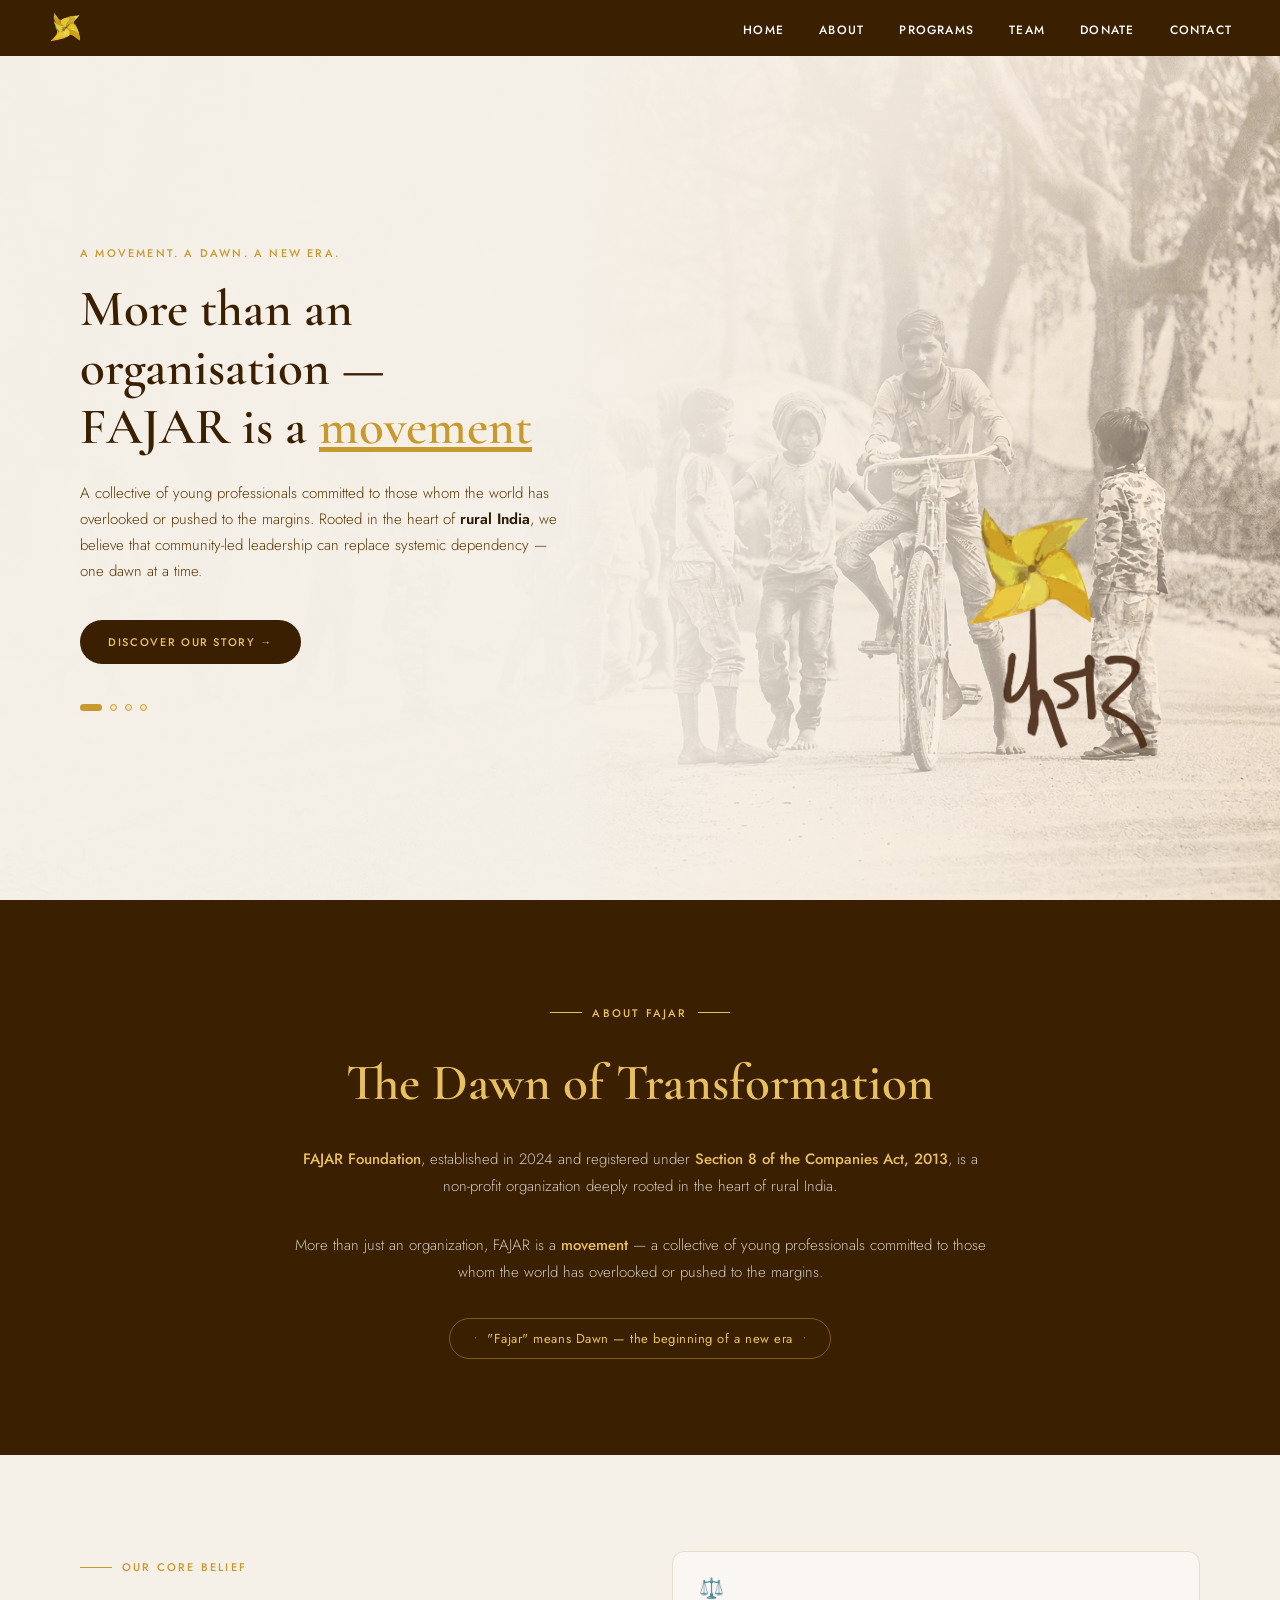
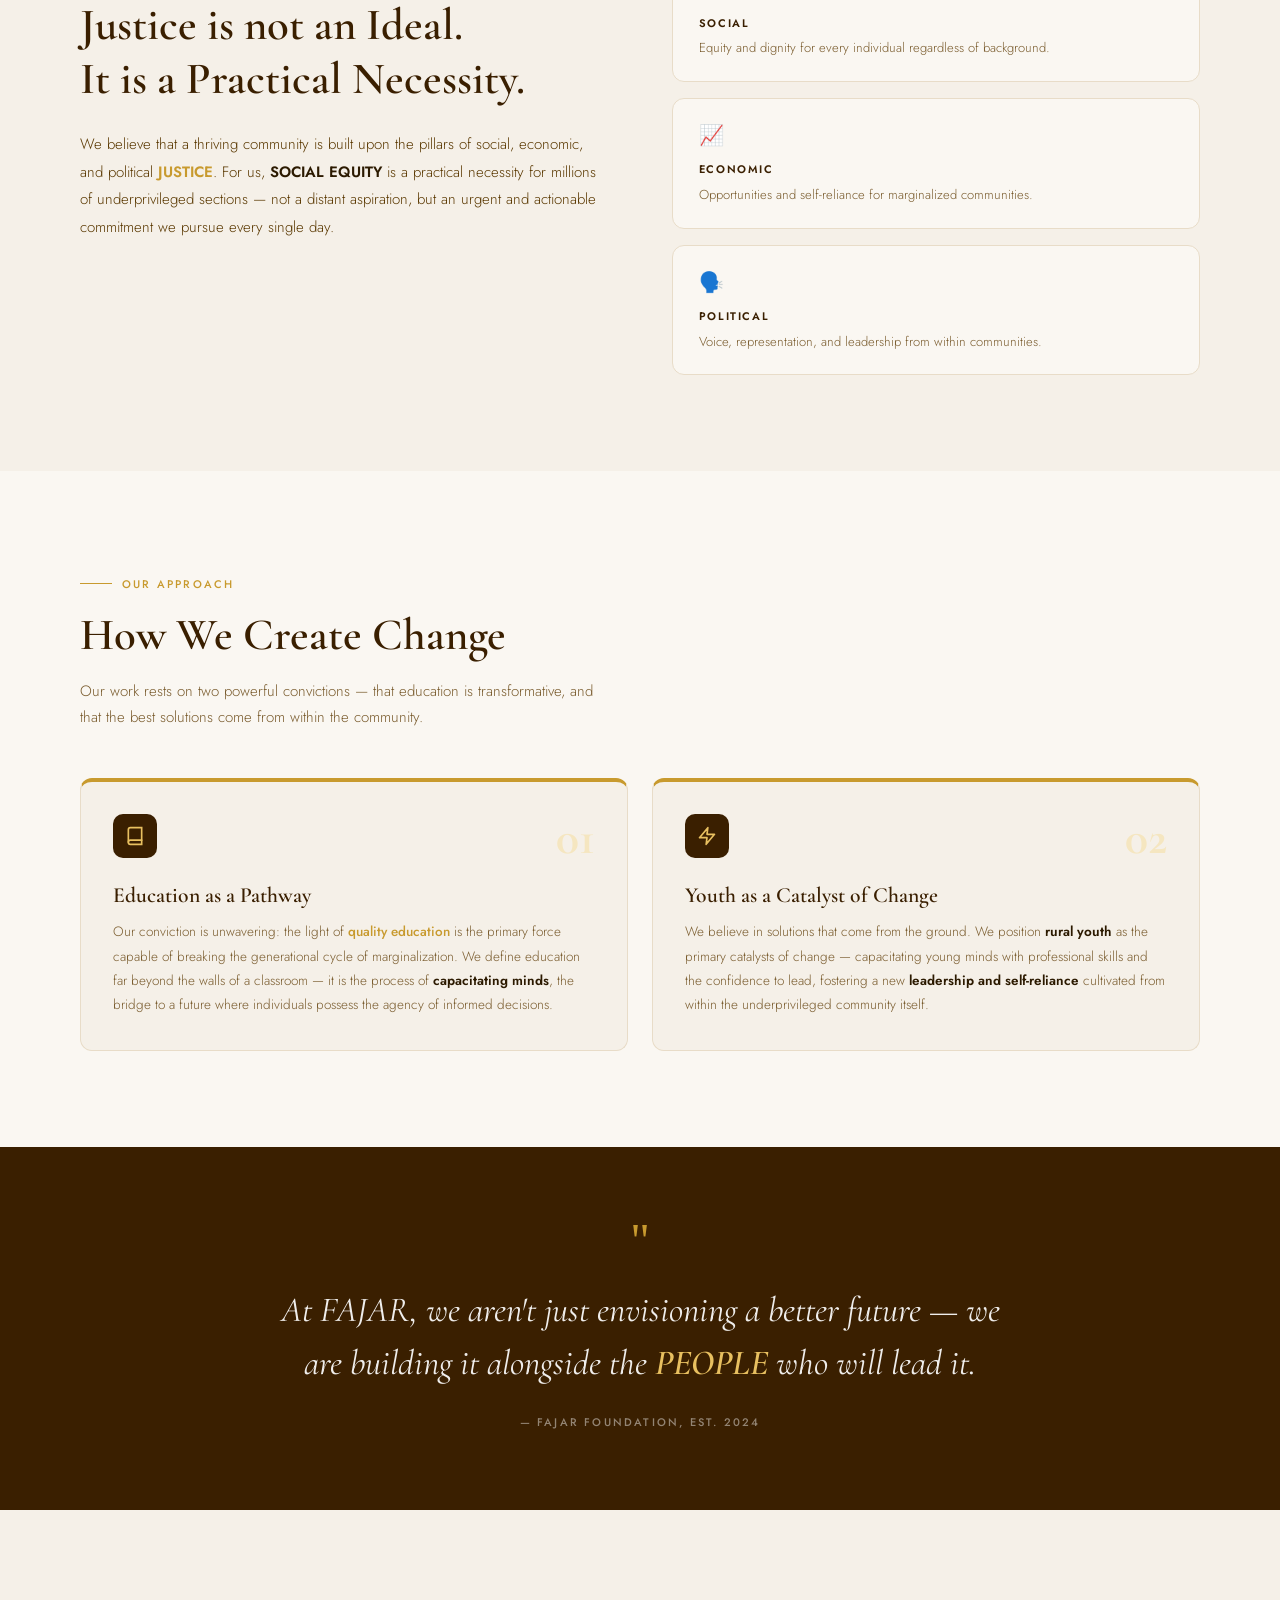
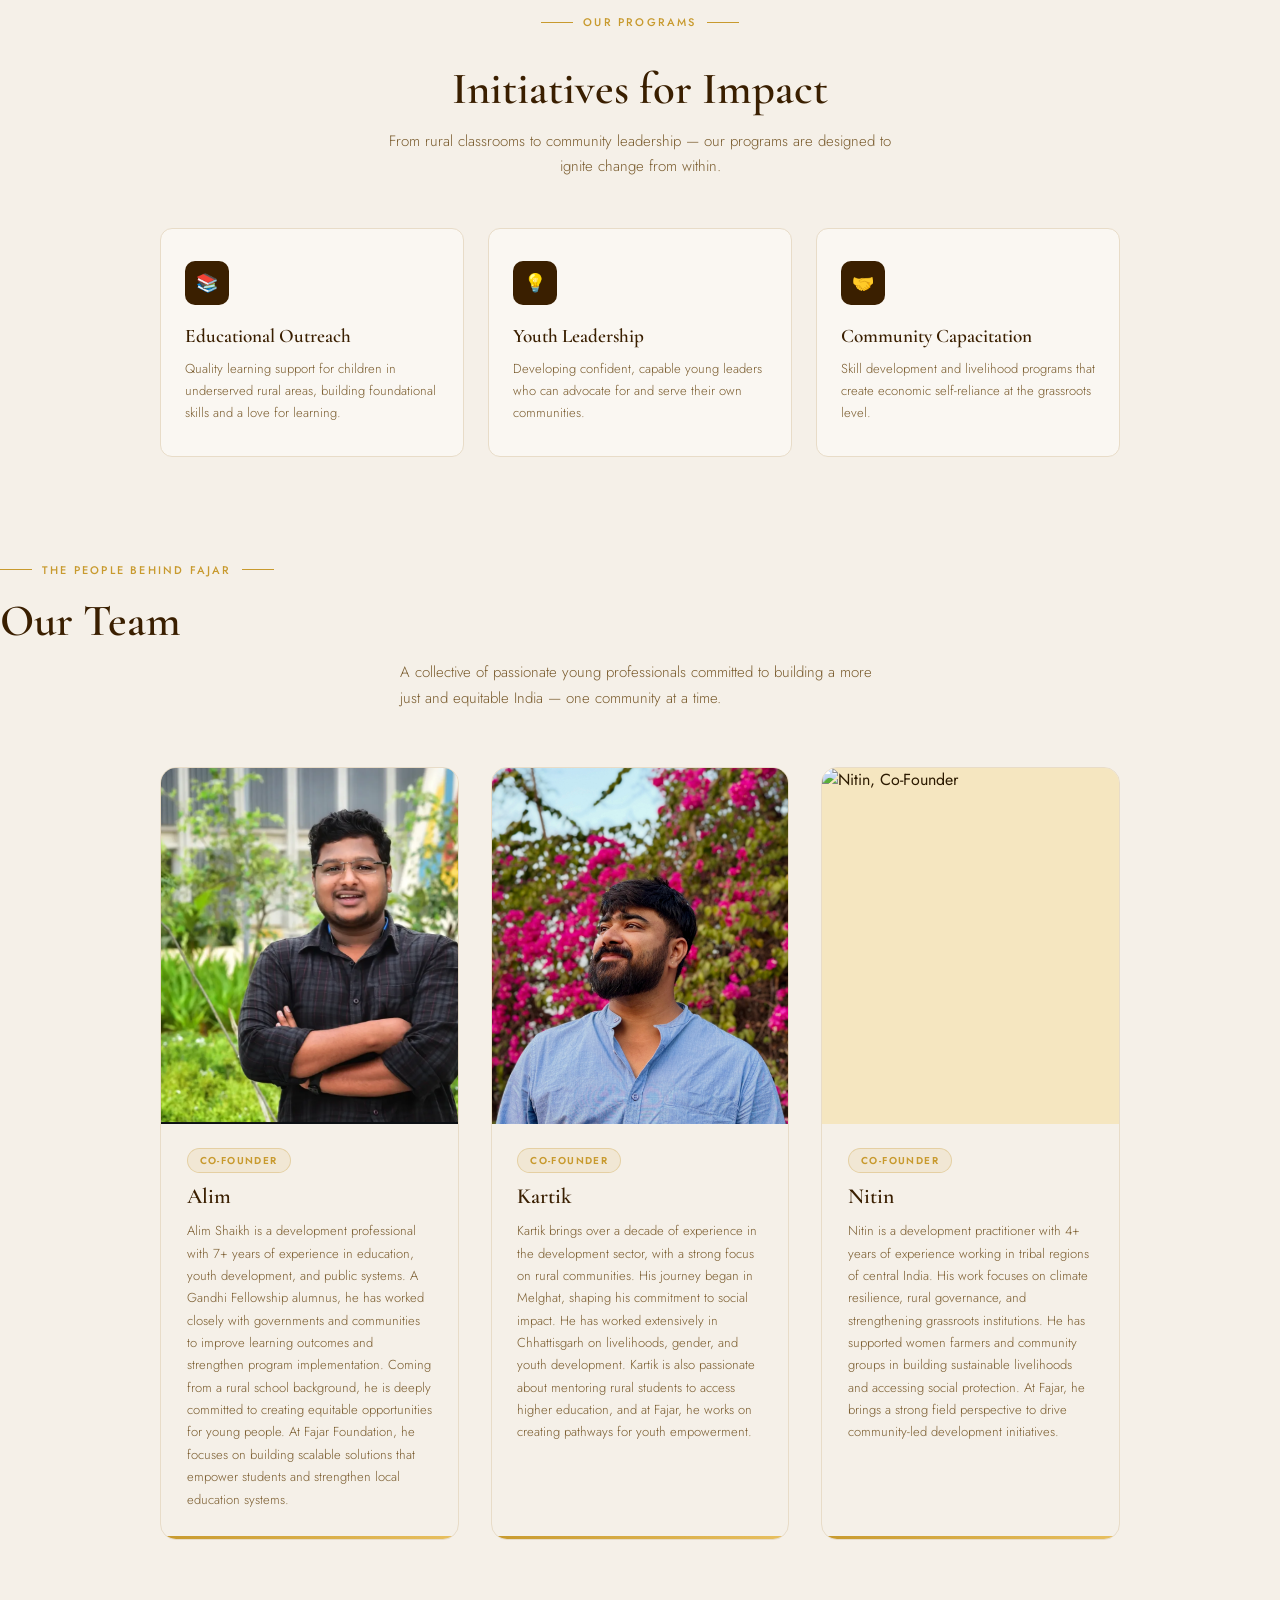
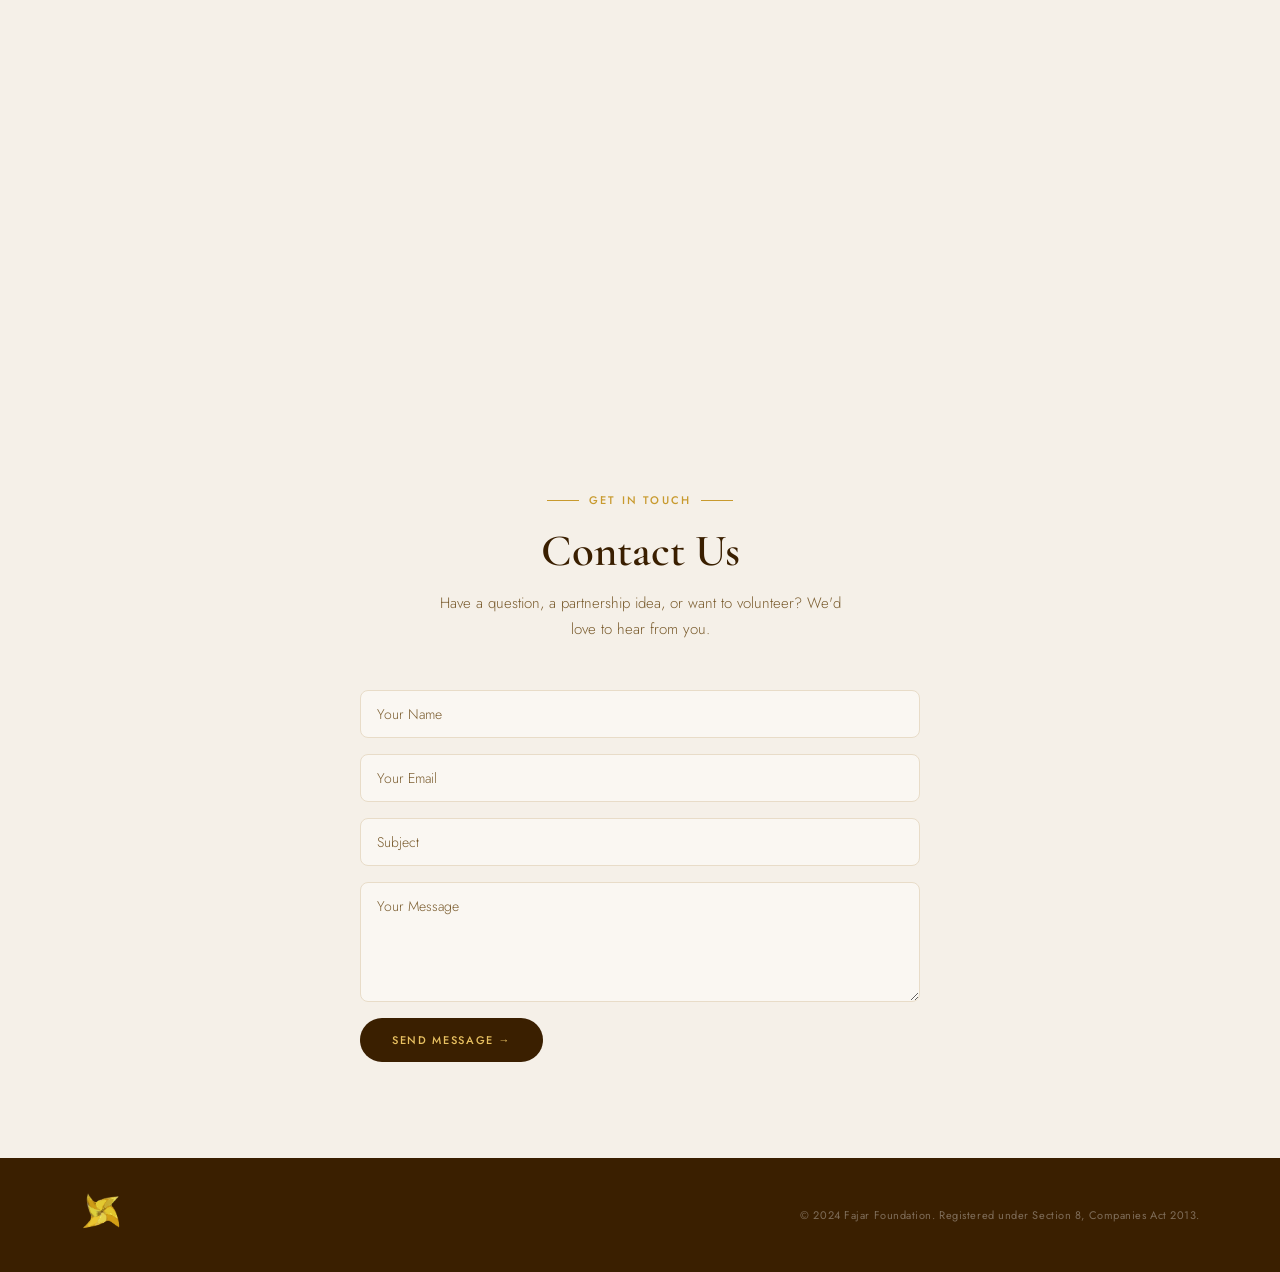
==== index.html @ 2ec5e55f "Update index.html" ====
<!DOCTYPE html>
<html lang="en">
<head>
<meta charset="UTF-8" />
<meta name="viewport" content="width=device-width, initial-scale=1.0"/>
<title>Fajar Foundation</title>
<link rel="preconnect" href="https://fonts.googleapis.com"/>
<link rel="preconnect" href="https://fonts.gstatic.com" crossorigin/>
<link href="https://fonts.googleapis.com/css2?family=Cormorant+Garamond:ital,wght@0,400;0,500;0,600;0,700;1,400;1,600&family=Jost:wght@300;400;500;600&display=swap" rel="stylesheet"/>
<style>
  *, *::before, *::after { box-sizing: border-box; margin: 0; padding: 0; }

  :root {
    --brown-dark:   #3a1f00;
    --brown-mid:    #5c2d00;
    --brown-warm:   #6b3300;
    --gold:         #c89a2e;
    --gold-light:   #e8c060;
    --gold-pale:    #f5e6c0;
    --cream:        #f5f0e8;
    --cream-light:  #faf7f2;
    --text-dark:    #2c1a00;
    --text-mid:     #5a3800;
    --text-muted:   #7a5c2e;
    --border-card:  #e8dcc8;
    --font-serif:   'Cormorant Garamond', Georgia, serif;
    --font-sans:    'Jost', sans-serif;
  }

  html { scroll-behavior: smooth; }

  body {
    font-family: var(--font-sans);
    background: var(--cream);
    color: var(--text-dark);
    overflow-x: hidden;
  }

  @keyframes slowRotate {
  from {
    transform: rotate(0deg);
  }
  to {
    transform: rotate(360deg);
  }
}

.nav-logo img {
  animation: slowRotate 12s linear infinite;
}

  /* NAV */
  nav {
    position: fixed; top: 0; left: 0; right: 0; z-index: 100;
    background: var(--brown-dark);
    display: flex; align-items: center; justify-content: space-between;
    padding: 0 3rem;
    height: 56px;
  }

  .nav-logo {
    display: flex; align-items: center;
    text-decoration: none;
  }

  .nav-logo img {
    height: 36px;
    width: auto;
    object-fit: contain;
  }

  .nav-links {
    display: flex; gap: 2.2rem; list-style: none;
  }

  .nav-links a {
    font-family: var(--font-sans);
    font-size: 12px;
    font-weight: 500;
    letter-spacing: 0.1em;
    color: #fff;
    text-decoration: none;
    transition: color 0.2s;
  }

  .nav-links a:hover { color: var(--gold-light); }

  /* HERO */
  #home {
    position: relative;
    min-height: 100vh;
    display: flex; align-items: center;
    padding-top: 56px;
    overflow: hidden;
  }

  .hero-bg {
    position: absolute; inset: 0;
    background:
      linear-gradient(to right, rgba(245,240,232,0.97) 45%, rgba(245,240,232,0.5) 75%, rgba(245,240,232,0.1) 100%),
      url('hero.jpg') center/cover no-repeat;
  }

  .hero-content {
    position: relative; z-index: 2;
    padding: 0 5rem;
    max-width: 680px;
  }

  .hero-tag {
    font-family: var(--font-sans);
    font-size: 11px;
    font-weight: 500;
    letter-spacing: 0.2em;
    color: var(--gold);
    margin-bottom: 1.2rem;
    text-transform: uppercase;
  }

  .hero-title {
    font-family: var(--font-serif);
    font-size: clamp(2.4rem, 4vw, 3.6rem);
    font-weight: 600;
    line-height: 1.15;
    color: var(--brown-dark);
    margin-bottom: 1.4rem;
  }

  .hero-title .underline-gold {
    color: var(--gold);
    text-decoration: underline;
    text-decoration-color: var(--gold);
    text-underline-offset: 4px;
  }

  .hero-body {
    font-size: 15px;
    font-weight: 300;
    line-height: 1.75;
    color: var(--text-mid);
    max-width: 480px;
    margin-bottom: 2.2rem;
  }

  .hero-body strong { font-weight: 600; color: var(--text-dark); }

  .hero-cta {
    display: inline-flex; align-items: center; gap: 10px;
    background: var(--brown-dark);
    color: var(--gold-light);
    font-family: var(--font-sans);
    font-size: 11px;
    font-weight: 500;
    letter-spacing: 0.15em;
    text-transform: uppercase;
    text-decoration: none;
    padding: 14px 28px;
    border-radius: 40px;
    transition: background 0.2s;
  }

  .hero-cta:hover { background: var(--brown-mid); color: #fff; }

  .hero-dots { display: flex; gap: 8px; margin-top: 2.5rem; }

  .hero-dot {
    width: 22px; height: 7px; border-radius: 4px;
    background: var(--gold);
  }

  .hero-dot.inactive {
    width: 7px;
    background: var(--gold-pale);
    border: 1px solid var(--gold);
  }

  .hero-deco {
    position: absolute; right: 8%; bottom: 12%; z-index: 2;
    pointer-events: none;
  }

  /* ABOUT */
  #about {
    background: var(--brown-dark);
    padding: 6rem 5rem;
    text-align: center;
  }

  .section-eyebrow {
    display: inline-flex; align-items: center; gap: 10px;
    font-family: var(--font-sans);
    font-size: 11px;
    font-weight: 500;
    letter-spacing: 0.2em;
    text-transform: uppercase;
    color: var(--gold-light);
    margin-bottom: 2rem;
  }

  .section-eyebrow::before,
  .section-eyebrow::after {
    content: '';
    display: block; width: 32px; height: 1px;
    background: currentColor;
  }

  .about-title {
    font-family: var(--font-serif);
    font-size: clamp(2.2rem, 4vw, 3.4rem);
    font-weight: 600;
    color: var(--gold-light);
    margin-bottom: 2rem;
    line-height: 1.2;
  }

  .about-body {
    font-size: 15px;
    font-weight: 300;
    line-height: 1.8;
    color: rgba(255,255,255,0.75);
    max-width: 700px;
    margin: 0 auto 2rem;
  }

  .about-body .highlight { color: var(--gold-light); font-weight: 500; }

  .about-badge {
    display: inline-flex; align-items: center; gap: 10px;
    border: 1px solid rgba(200,154,46,0.5);
    border-radius: 40px;
    padding: 10px 24px;
    color: var(--gold-light);
    font-size: 13px;
    font-weight: 400;
    letter-spacing: 0.04em;
  }

  .about-badge::before, .about-badge::after { content: '•'; font-size: 10px; color: var(--gold); }

  /* BELIEF */
  #belief {
    background: var(--cream);
    padding: 6rem 5rem;
    display: grid;
    grid-template-columns: 1fr 1fr;
    gap: 4rem;
    align-items: start;
  }

  .belief-eyebrow {
    display: inline-flex; align-items: center; gap: 10px;
    font-family: var(--font-sans);
    font-size: 11px;
    font-weight: 500;
    letter-spacing: 0.2em;
    text-transform: uppercase;
    color: var(--gold);
    margin-bottom: 1.5rem;
  }

  .belief-eyebrow::before {
    content: '';
    display: block; width: 32px; height: 1px;
    background: var(--gold);
  }

  .belief-title {
    font-family: var(--font-serif);
    font-size: clamp(2rem, 3.5vw, 3rem);
    font-weight: 600;
    color: var(--brown-dark);
    line-height: 1.2;
    margin-bottom: 1.5rem;
  }

  .belief-body {
    font-size: 15px;
    font-weight: 300;
    line-height: 1.85;
    color: var(--text-mid);
  }

  .belief-body .highlight { color: var(--gold); font-weight: 600; }
  .belief-body strong { font-weight: 600; color: var(--text-dark); }

  .belief-cards { display: flex; flex-direction: column; gap: 1rem; }

  .belief-card {
    background: var(--cream-light);
    border: 1px solid var(--border-card);
    border-radius: 12px;
    padding: 1.4rem 1.6rem;
  }

  .belief-card-icon { font-size: 20px; margin-bottom: 0.7rem; display: block; }

  .belief-card-title {
    font-family: var(--font-sans);
    font-size: 11px;
    font-weight: 600;
    letter-spacing: 0.15em;
    text-transform: uppercase;
    color: var(--brown-dark);
    margin-bottom: 0.4rem;
  }

  .belief-card-body { font-size: 13px; font-weight: 300; line-height: 1.65; color: var(--text-muted); }

  /* APPROACH */
  #approach { background: var(--cream-light); padding: 6rem 5rem; }

  .approach-eyebrow {
    display: inline-flex; align-items: center; gap: 10px;
    font-family: var(--font-sans);
    font-size: 11px;
    font-weight: 500;
    letter-spacing: 0.2em;
    text-transform: uppercase;
    color: var(--gold);
    margin-bottom: 1rem;
  }

  .approach-eyebrow::before {
    content: '';
    display: block; width: 32px; height: 1px;
    background: var(--gold);
  }

  .approach-header { margin-bottom: 3rem; }

  .approach-title {
    font-family: var(--font-serif);
    font-size: clamp(2rem, 3.5vw, 2.8rem);
    font-weight: 600;
    color: var(--brown-dark);
    margin-bottom: 1rem;
  }

  .approach-sub { font-size: 15px; font-weight: 300; line-height: 1.75; color: var(--text-muted); max-width: 520px; }

  .approach-grid { display: grid; grid-template-columns: 1fr 1fr; gap: 1.5rem; }

  .approach-card {
    background: var(--cream);
    border: 1px solid var(--border-card);
    border-top: 4px solid var(--gold);
    border-radius: 12px;
    padding: 2rem;
  }

  .approach-card-top {
    display: flex; justify-content: space-between; align-items: flex-start;
    margin-bottom: 1.2rem;
  }

  .approach-card-icon {
    width: 44px; height: 44px;
    background: var(--brown-dark);
    border-radius: 10px;
    display: flex; align-items: center; justify-content: center;
  }

  .approach-card-icon svg { width: 20px; height: 20px; }

  .approach-card-num {
    font-family: var(--font-serif);
    font-size: 3rem;
    font-weight: 700;
    color: var(--gold-pale);
    line-height: 1;
  }

  .approach-card-title {
    font-family: var(--font-serif);
    font-size: 1.35rem;
    font-weight: 600;
    color: var(--brown-dark);
    margin-bottom: 0.8rem;
  }

  .approach-card-body { font-size: 13.5px; font-weight: 300; line-height: 1.8; color: var(--text-muted); }
  .approach-card-body .hl { color: var(--gold); font-weight: 500; }
  .approach-card-body strong { font-weight: 600; color: var(--text-dark); }

  /* QUOTE */
  #quote { background: var(--brown-dark); padding: 5rem 5rem; text-align: center; }

  .quote-mark {
    font-size: 3rem; color: var(--gold); line-height: 0.6;
    display: block; margin-bottom: 1.8rem; font-family: Georgia, serif;
  }

  .quote-text {
    font-family: var(--font-serif);
    font-style: italic;
    font-size: clamp(1.5rem, 2.8vw, 2.2rem);
    font-weight: 400;
    color: rgba(255,255,255,0.92);
    max-width: 760px;
    margin: 0 auto 1.5rem;
    line-height: 1.5;
  }

  .quote-text .people { color: var(--gold-light); font-weight: 600; }

  .quote-attr {
    font-family: var(--font-sans);
    font-size: 11px;
    letter-spacing: 0.2em;
    font-weight: 500;
    color: rgba(255,255,255,0.45);
    text-transform: uppercase;
  }

  /* PROGRAMS */
  #programs { background: var(--cream); padding: 6rem 5rem; text-align: center; }

  .programs-title {
    font-family: var(--font-serif);
    font-size: clamp(2rem, 3.5vw, 2.8rem);
    font-weight: 600;
    color: var(--brown-dark);
    margin-bottom: 0.8rem;
  }

  .programs-sub {
    font-size: 15px; color: var(--text-muted);
    max-width: 520px; margin: 0 auto 3rem;
    font-weight: 300; line-height: 1.7;
  }

  .programs-grid {
    display: grid; grid-template-columns: repeat(3, 1fr);
    gap: 1.5rem; max-width: 960px; margin: 0 auto;
  }

  .prog-card {
    background: var(--cream-light);
    border: 1px solid var(--border-card);
    border-radius: 12px;
    padding: 2rem 1.5rem;
    text-align: left;
  }

  .prog-card-icon {
    width: 44px; height: 44px;
    background: var(--brown-dark);
    border-radius: 10px;
    display: flex; align-items: center; justify-content: center;
    margin-bottom: 1.2rem; font-size: 18px;
  }

  .prog-card-title {
    font-family: var(--font-serif);
    font-size: 1.2rem; font-weight: 600;
    color: var(--brown-dark); margin-bottom: 0.6rem;
  }

  .prog-card-body { font-size: 13px; font-weight: 300; line-height: 1.7; color: var(--text-muted); }

<!-- IMPACT -->
<section id="impact">
  <div class="impact-header reveal">
    <div class="impact-eyebrow">OUR IMPACT</div>
    <h2 class="impact-title">Numbers that Tell Our Story</h2>
    <p class="impact-sub">Every number reflects a life touched, a future shaped, and a community strengthened.</p>
  </div>

  <div class="impact-grid">

    <div class="impact-card">
      <h3 class="impact-number" data-target="5000">0</h3>
      <p class="impact-label">Students Reached</p>
    </div>

    <div class="impact-card">
      <h3 class="impact-number" data-target="120">0</h3>
      <p class="impact-label">Schools Engaged</p>
    </div>

    <div class="impact-card">
      <h3 class="impact-number" data-target="25">0</h3>
      <p class="impact-label">Districts Covered</p>
    </div>

    <div class="impact-card">
      <h3 class="impact-number" data-target="300">0</h3>
      <p class="impact-label">Youth Leaders Developed</p>
    </div>

  </div>
</section>
 
  /* TEAM */
  #team { background: var(--cream-light); padding: 6rem 5rem; text-align: center; }

  .team-eyebrow {
    display: inline-flex; align-items: center; gap: 10px;
    font-family: var(--font-sans);
    font-size: 11px; font-weight: 500;
    letter-spacing: 0.2em; text-transform: uppercase;
    color: var(--gold); margin-bottom: 1rem;
  }

  .team-eyebrow::before, .team-eyebrow::after {
    content: '';
    display: block; width: 32px; height: 1px;
    background: var(--gold);
  }

  .team-title {
    font-family: var(--font-serif);
    font-size: clamp(2rem, 3.5vw, 2.8rem);
    font-weight: 600;
    color: var(--brown-dark);
    margin-bottom: 0.8rem;
  }

  .team-sub {
    font-size: 15px; color: var(--text-muted);
    max-width: 480px; margin: 0 auto 3.5rem;
    font-weight: 300; line-height: 1.7;
  }

  .team-grid {
    display: grid;
    grid-template-columns: repeat(3, 1fr);
    gap: 2rem;
    max-width: 960px;
    margin: 0 auto;
  }

  .team-card {
    background: var(--cream);
    border: 1px solid var(--border-card);
    border-radius: 16px;
    overflow: hidden;
    text-align: left;
    transition: transform 0.3s ease, box-shadow 0.3s ease;
    display: flex; flex-direction: column;
  }

  .team-card:hover {
    transform: translateY(-5px);
    box-shadow: 0 18px 44px rgba(58,31,0,0.13);
  }

  .team-photo-wrap {
    width: 100%;
    aspect-ratio: 3/3.6;
    overflow: hidden;
    background: var(--gold-pale);
  }

  .team-photo-wrap img {
    width: 100%; height: 100%;
    object-fit: cover;
    object-position: top center;
    display: block;
    transition: transform 0.4s ease;
  }

  .team-card:hover .team-photo-wrap img { transform: scale(1.04); }

  .team-info {
    padding: 1.4rem 1.6rem 1.6rem;
    flex: 1;
  }

  .team-badge {
    display: inline-block;
    font-family: var(--font-sans);
    font-size: 10px; font-weight: 600;
    letter-spacing: 0.14em; text-transform: uppercase;
    color: var(--gold);
    background: rgba(200,154,46,0.1);
    border: 1px solid rgba(200,154,46,0.3);
    border-radius: 20px;
    padding: 4px 12px;
    margin-bottom: 0.7rem;
  }

  .team-name {
    font-family: var(--font-serif);
    font-size: 1.35rem; font-weight: 600;
    color: var(--brown-dark);
    margin-bottom: 0.65rem;
    line-height: 1.2;
  }

  .team-bio {
    font-size: 13px; font-weight: 300;
    line-height: 1.72; color: var(--text-muted);
  }

  .team-card-bar {
    height: 3px;
    background: linear-gradient(to right, var(--gold), var(--gold-light));
  }

  /* DONATE */
  #donate { background: var(--brown-warm); padding: 6rem 5rem; text-align: center; }

  .donate-eyebrow {
    display: inline-flex; align-items: center; gap: 10px;
    font-family: var(--font-sans);
    font-size: 11px; font-weight: 500;
    letter-spacing: 0.2em; text-transform: uppercase;
    color: var(--gold-light); margin-bottom: 1.5rem;
  }

  .donate-eyebrow::before, .donate-eyebrow::after {
    content: '';
    display: block; width: 32px; height: 1px;
    background: var(--gold-light);
  }

  .donate-title {
    font-family: var(--font-serif);
    font-size: clamp(2rem, 3.5vw, 2.8rem);
    font-weight: 600; color: var(--gold-light); margin-bottom: 1rem;
  }

  .donate-sub {
    font-size: 15px; color: rgba(255,255,255,0.7);
    max-width: 480px; margin: 0 auto 2.5rem;
    font-weight: 300; line-height: 1.7;
  }

  .donate-btn {
    display: inline-flex; align-items: center; gap: 10px;
    background: var(--gold); color: var(--brown-dark);
    font-family: var(--font-sans);
    font-size: 12px; font-weight: 600;
    letter-spacing: 0.12em; text-transform: uppercase;
    padding: 14px 36px; border-radius: 40px;
    text-decoration: none; transition: background 0.2s;
  }

  .donate-btn:hover { background: var(--gold-light); }

  /* CONTACT */
  #contact { background: var(--cream); padding: 6rem 5rem; text-align: center; }

  .contact-eyebrow {
    display: inline-flex; align-items: center; gap: 10px;
    font-family: var(--font-sans);
    font-size: 11px; font-weight: 500;
    letter-spacing: 0.2em; text-transform: uppercase;
    color: var(--gold); margin-bottom: 1rem;
  }

  .contact-eyebrow::before, .contact-eyebrow::after {
    content: '';
    display: block; width: 32px; height: 1px;
    background: var(--gold);
  }

  .contact-title {
    font-family: var(--font-serif);
    font-size: clamp(2rem, 3.5vw, 2.8rem);
    font-weight: 600; color: var(--brown-dark); margin-bottom: 0.8rem;
  }

  .contact-sub {
    font-size: 15px; color: var(--text-muted);
    max-width: 420px; margin: 0 auto 3rem;
    font-weight: 300; line-height: 1.7;
  }

  .contact-form {
    max-width: 560px; margin: 0 auto;
    display: flex; flex-direction: column; gap: 1rem;
    text-align: left;
  }

  .contact-form input,
  .contact-form textarea {
    width: 100%; padding: 13px 16px;
    border: 1px solid var(--border-card);
    border-radius: 8px;
    background: var(--cream-light);
    font-family: var(--font-sans);
    font-size: 14px; font-weight: 300;
    color: var(--text-dark); outline: none;
    transition: border 0.2s;
  }

  .contact-form input::placeholder,
  .contact-form textarea::placeholder { color: var(--text-muted); }

  .contact-form input:focus,
  .contact-form textarea:focus { border-color: var(--gold); }

  .contact-form textarea { resize: vertical; min-height: 120px; }

  .contact-submit {
    display: inline-flex; align-items: center; gap: 10px;
    background: var(--brown-dark); color: var(--gold-light);
    font-family: var(--font-sans);
    font-size: 11px; font-weight: 500;
    letter-spacing: 0.15em; text-transform: uppercase;
    padding: 14px 32px; border-radius: 40px;
    border: none; cursor: pointer; align-self: flex-start;
    transition: background 0.2s;
  }

  .contact-submit:hover { background: var(--brown-mid); }

  /* FOOTER */
  footer {
    background: var(--brown-dark);
    padding: 2rem 5rem;
    display: flex; align-items: center; justify-content: space-between;
  }

  .footer-logo img {
    height: 44px; width: auto; object-fit: contain;
  }

  .footer-copy {
    font-size: 11px;
    color: rgba(255,255,255,0.35);
    letter-spacing: 0.05em;
  }

  /* SCROLL ANIMATION */
  .reveal {
    opacity: 0; transform: translateY(24px);
    transition: opacity 0.7s ease, transform 0.7s ease;
  }

  .reveal.visible { opacity: 1; transform: none; }

  /* RESPONSIVE */
  @media (max-width: 900px) {
    nav { padding: 0 1.5rem; }
    .nav-links { gap: 1.2rem; }
    #home, #about, #belief, #approach, #quote,
    #programs, #team, #donate, #contact { padding-left: 2rem; padding-right: 2rem; }
    .hero-content { padding: 0 2rem; }
    #belief { grid-template-columns: 1fr; }
    .approach-grid { grid-template-columns: 1fr; }
    .programs-grid { grid-template-columns: 1fr 1fr; }
    .team-grid { grid-template-columns: 1fr; max-width: 400px; }
    footer { flex-direction: column; gap: 1rem; text-align: center; padding: 2rem; }
  }
</style>
</head>
<body>

<!-- NAV -->
<nav>
  <a href="#home" class="nav-logo">
    <img src="logo.png" alt="Fajar Foundation"/>
  </a>
  <ul class="nav-links">
    <li><a href="#home">HOME</a></li>
    <li><a href="#about">ABOUT</a></li>
    <li><a href="#programs">PROGRAMS</a></li>
    <li><a href="#team">TEAM</a></li>
    <li><a href="#donate">DONATE</a></li>
    <li><a href="#contact">CONTACT</a></li>
  </ul>
</nav>

<!-- HERO -->
<section id="home">
  <div class="hero-bg"></div>
  <div class="hero-content reveal">
    <p class="hero-tag">A Movement. A Dawn. A New Era.</p>
    <h1 class="hero-title">
      More than an organisation —<br>
      FAJAR is a <span class="underline-gold">movement</span>
    </h1>
    <p class="hero-body">
      A collective of young professionals committed to those whom the world has overlooked or pushed to the margins. Rooted in the heart of <strong>rural India</strong>, we believe that community-led leadership can replace systemic dependency — one dawn at a time.
    </p>
    <a href="#about" class="hero-cta">DISCOVER OUR STORY →</a>
    <div class="hero-dots">
      <div class="hero-dot"></div>
      <div class="hero-dot inactive"></div>
      <div class="hero-dot inactive"></div>
      <div class="hero-dot inactive"></div>
    </div>
  </div>
  <div class="hero-deco">
    <img src="ff_logo.png" alt="Fajar Logo" style="width:220px; opacity:0.9;">
  </div>
</section>

<!-- ABOUT -->
<section id="about" class="reveal">
  <div class="section-eyebrow">ABOUT FAJAR</div>
  <h2 class="about-title">The Dawn of Transformation</h2>
  <p class="about-body">
    <span class="highlight">FAJAR Foundation</span>, established in 2024 and registered under <span class="highlight">Section 8 of the Companies Act, 2013</span>, is a non-profit organization deeply rooted in the heart of rural India.
  </p>
  <p class="about-body">
    More than just an organization, FAJAR is a <span class="highlight">movement</span> — a collective of young professionals committed to those whom the world has overlooked or pushed to the margins.
  </p>
  <div class="about-badge">"Fajar" means Dawn — the beginning of a new era</div>
</section>

<!-- CORE BELIEF -->
<section id="belief">
  <div class="belief-left reveal">
    <div class="belief-eyebrow">OUR CORE BELIEF</div>
    <h2 class="belief-title">Justice is not an Ideal.<br>It is a Practical Necessity.</h2>
    <p class="belief-body">
      We believe that a thriving community is built upon the pillars of social, economic, and political
      <span class="highlight">JUSTICE</span>. For us, <strong>SOCIAL EQUITY</strong> is a practical necessity for millions of underprivileged sections — not a distant aspiration, but an urgent and actionable commitment we pursue every single day.
    </p>
  </div>
  <div class="belief-cards reveal">
    <div class="belief-card">
      <span class="belief-card-icon">⚖️</span>
      <p class="belief-card-title">SOCIAL</p>
      <p class="belief-card-body">Equity and dignity for every individual regardless of background.</p>
    </div>
    <div class="belief-card">
      <span class="belief-card-icon">📈</span>
      <p class="belief-card-title">ECONOMIC</p>
      <p class="belief-card-body">Opportunities and self-reliance for marginalized communities.</p>
    </div>
    <div class="belief-card">
      <span class="belief-card-icon">🗣️</span>
      <p class="belief-card-title">POLITICAL</p>
      <p class="belief-card-body">Voice, representation, and leadership from within communities.</p>
    </div>
  </div>
</section>

<!-- APPROACH -->
<section id="approach">
  <div class="approach-header reveal">
    <div class="approach-eyebrow">OUR APPROACH</div>
    <h2 class="approach-title">How We Create Change</h2>
    <p class="approach-sub">Our work rests on two powerful convictions — that education is transformative, and that the best solutions come from within the community.</p>
  </div>
  <div class="approach-grid">
    <div class="approach-card reveal">
      <div class="approach-card-top">
        <div class="approach-card-icon">
          <svg viewBox="0 0 24 24" fill="none">
            <path d="M4 19.5A2.5 2.5 0 0 1 6.5 17H20" stroke="#e8c060" stroke-width="2" stroke-linecap="round"/>
            <path d="M6.5 2H20v20H6.5A2.5 2.5 0 0 1 4 19.5v-15A2.5 2.5 0 0 1 6.5 2z" stroke="#e8c060" stroke-width="2"/>
          </svg>
        </div>
        <span class="approach-card-num">01</span>
      </div>
      <h3 class="approach-card-title">Education as a Pathway</h3>
      <p class="approach-card-body">
        Our conviction is unwavering: the light of <span class="hl">quality education</span> is the primary force capable of breaking the generational cycle of marginalization. We define education far beyond the walls of a classroom — it is the process of <strong>capacitating minds</strong>, the bridge to a future where individuals possess the agency of informed decisions.
      </p>
    </div>
    <div class="approach-card reveal">
      <div class="approach-card-top">
        <div class="approach-card-icon">
          <svg viewBox="0 0 24 24" fill="none">
            <path d="M13 2L3 14h9l-1 8 10-12h-9l1-8z" stroke="#e8c060" stroke-width="2" stroke-linejoin="round"/>
          </svg>
        </div>
        <span class="approach-card-num">02</span>
      </div>
      <h3 class="approach-card-title">Youth as a Catalyst of Change</h3>
      <p class="approach-card-body">
        We believe in solutions that come from the ground. We position <strong>rural youth</strong> as the primary catalysts of change — capacitating young minds with professional skills and the confidence to lead, fostering a new <strong>leadership and self-reliance</strong> cultivated from within the underprivileged community itself.
      </p>
    </div>
  </div>
</section>

<!-- QUOTE BANNER -->
<section id="quote" class="reveal">
  <span class="quote-mark">"</span>
  <p class="quote-text">
    At FAJAR, we aren't just envisioning a better future — we are building it alongside the <span class="people">PEOPLE</span> who will lead it.
  </p>
  <p class="quote-attr">— Fajar Foundation, Est. 2024</p>
</section>

<!-- PROGRAMS -->
<section id="programs">
  <div class="section-eyebrow reveal" style="color:var(--gold);">OUR PROGRAMS</div>
  <h2 class="programs-title reveal">Initiatives for Impact</h2>
  <p class="programs-sub reveal">From rural classrooms to community leadership — our programs are designed to ignite change from within.</p>
  <div class="programs-grid">
    <div class="prog-card reveal">
      <div class="prog-card-icon">📚</div>
      <h3 class="prog-card-title">Educational Outreach</h3>
      <p class="prog-card-body">Quality learning support for children in underserved rural areas, building foundational skills and a love for learning.</p>
    </div>
    <div class="prog-card reveal">
      <div class="prog-card-icon">💡</div>
      <h3 class="prog-card-title">Youth Leadership</h3>
      <p class="prog-card-body">Developing confident, capable young leaders who can advocate for and serve their own communities.</p>
    </div>
    <div class="prog-card reveal">
      <div class="prog-card-icon">🤝</div>
      <h3 class="prog-card-title">Community Capacitation</h3>
      <p class="prog-card-body">Skill development and livelihood programs that create economic self-reliance at the grassroots level.</p>
    </div>
  </div>
</section>

<!-- TEAM -->
<section id="team">
  <div class="team-eyebrow reveal">THE PEOPLE BEHIND FAJAR</div>
  <h2 class="team-title reveal">Our Team</h2>
  <p class="team-sub reveal">A collective of passionate young professionals committed to building a more just and equitable India — one community at a time.</p>
  <div class="team-grid">

    <div class="team-card reveal">
      <div class="team-photo-wrap">
        <img src="alim.jpg" alt="Alim, Co-Founder"/>
      </div>
      <div class="team-info">
        <span class="team-badge">Co-Founder</span>
        <h3 class="team-name">Alim</h3>
        <p class="team-bio">Alim Shaikh is a development professional with 7+ years of experience in education, youth development, and public systems.
           A Gandhi Fellowship alumnus, he has worked closely with governments and communities to improve learning outcomes and strengthen program implementation.

Coming from a rural school background, he is deeply committed to creating equitable opportunities for young people. At Fajar Foundation, he focuses on building
 scalable solutions that empower students and strengthen local education systems.</p>
      </div>
      <div class="team-card-bar"></div>
    </div>

    <div class="team-card reveal">
      <div class="team-photo-wrap">
        <img src="kartik.jpg" alt="Kartik, Co-Founder"/>
      </div>
      <div class="team-info">
        <span class="team-badge">Co-Founder</span>
        <h3 class="team-name">Kartik</h3>
        <p class="team-bio">Kartik brings over a decade of experience in the development sector, with a strong focus on rural communities. His journey began in Melghat, shaping his commitment to social impact.

He has worked extensively in Chhattisgarh on livelihoods, gender, and youth development. Kartik is also passionate about mentoring rural students to access higher education, and at Fajar, he works on creating pathways for youth empowerment.</p>
      </div>
      <div class="team-card-bar"></div>
    </div>

    <div class="team-card reveal">
      <div class="team-photo-wrap">
        <img src="Nitin.jpg" alt="Nitin, Co-Founder"/>
      </div>
      <div class="team-info">
        <span class="team-badge">Co-Founder</span>
        <h3 class="team-name">Nitin</h3>
        <p class="team-bio">Nitin is a development practitioner with 4+ years of experience working in tribal regions of central India. His work focuses on climate resilience, rural governance, and strengthening grassroots institutions.

He has supported women farmers and community groups in building sustainable livelihoods and accessing social protection. At Fajar, he brings a strong field perspective to drive community-led development initiatives.</p>
      </div>
      <div class="team-card-bar"></div>
    </div>

  </div>
</section>

<!-- DONATE -->
<section id="donate" class="reveal">
  <div class="donate-eyebrow">SUPPORT THE CAUSE</div>
  <h2 class="donate-title">Be Part of the Dawn</h2>
  <p class="donate-sub">Every contribution helps us reach further into the margins — supporting education, building leaders, and changing lives one community at a time.</p>
  <a href="#contact" class="donate-btn">DONATE NOW →</a>
</section>

<!-- CONTACT -->
<section id="contact">
  <div class="contact-eyebrow reveal">GET IN TOUCH</div>
  <h2 class="contact-title reveal">Contact Us</h2>
  <p class="contact-sub reveal">Have a question, a partnership idea, or want to volunteer? We'd love to hear from you.</p>
  <form class="contact-form reveal" onsubmit="return false;">
    <input type="text" placeholder="Your Name"/>
    <input type="email" placeholder="Your Email"/>
    <input type="text" placeholder="Subject"/>
    <textarea placeholder="Your Message"></textarea>
    <button type="submit" class="contact-submit">SEND MESSAGE →</button>
  </form>
</section>

<!-- FOOTER -->
<footer>
  <div class="footer-logo">
    <img src="logo.png" alt="Fajar Foundation"/>
  </div>
  <p class="footer-copy">© 2024 Fajar Foundation. Registered under Section 8, Companies Act 2013.</p>
</footer>

<script>
  const reveals = document.querySelectorAll('.reveal');
  const observer = new IntersectionObserver((entries) => {
    entries.forEach(e => {
      if (e.isIntersecting) {
        e.target.classList.add('visible');
        observer.unobserve(e.target);
      }
    });
  }, { threshold: 0.12 });
  reveals.forEach(el => observer.observe(el));
</script>

</body>
</html>
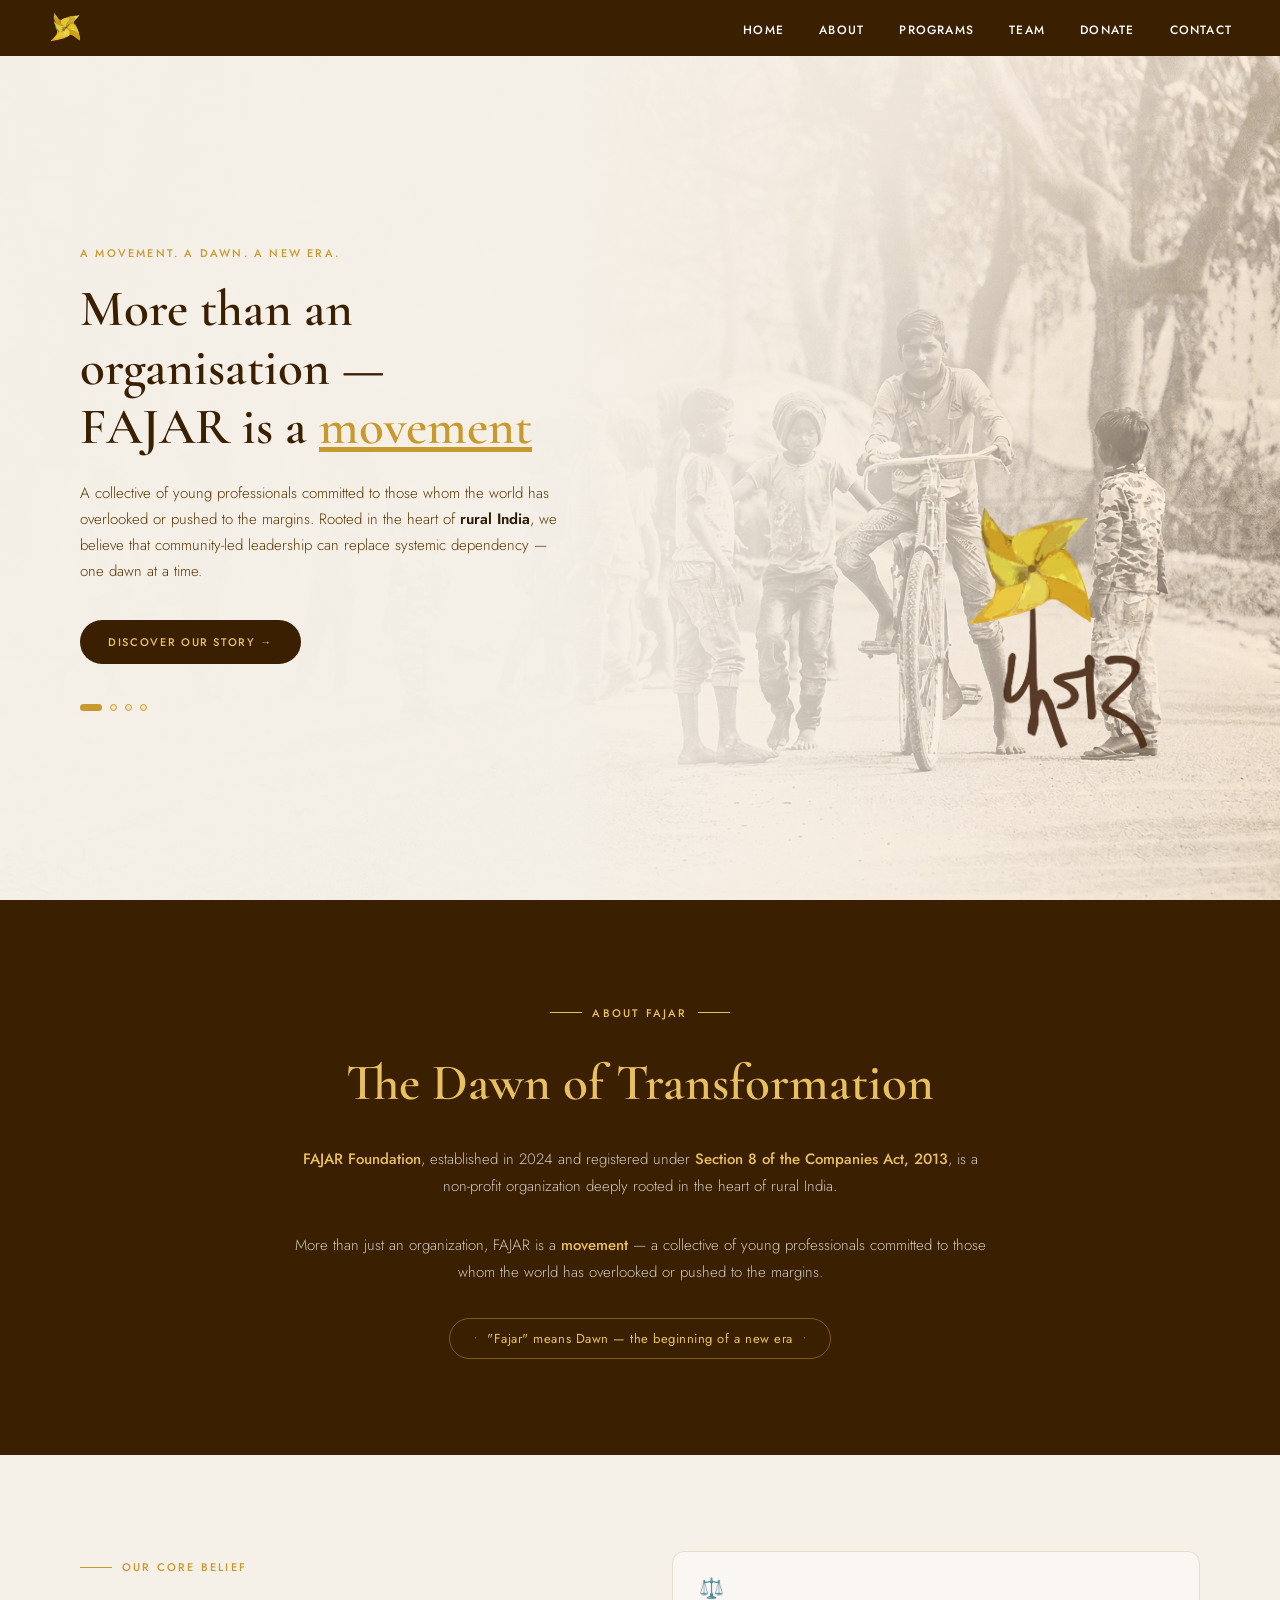
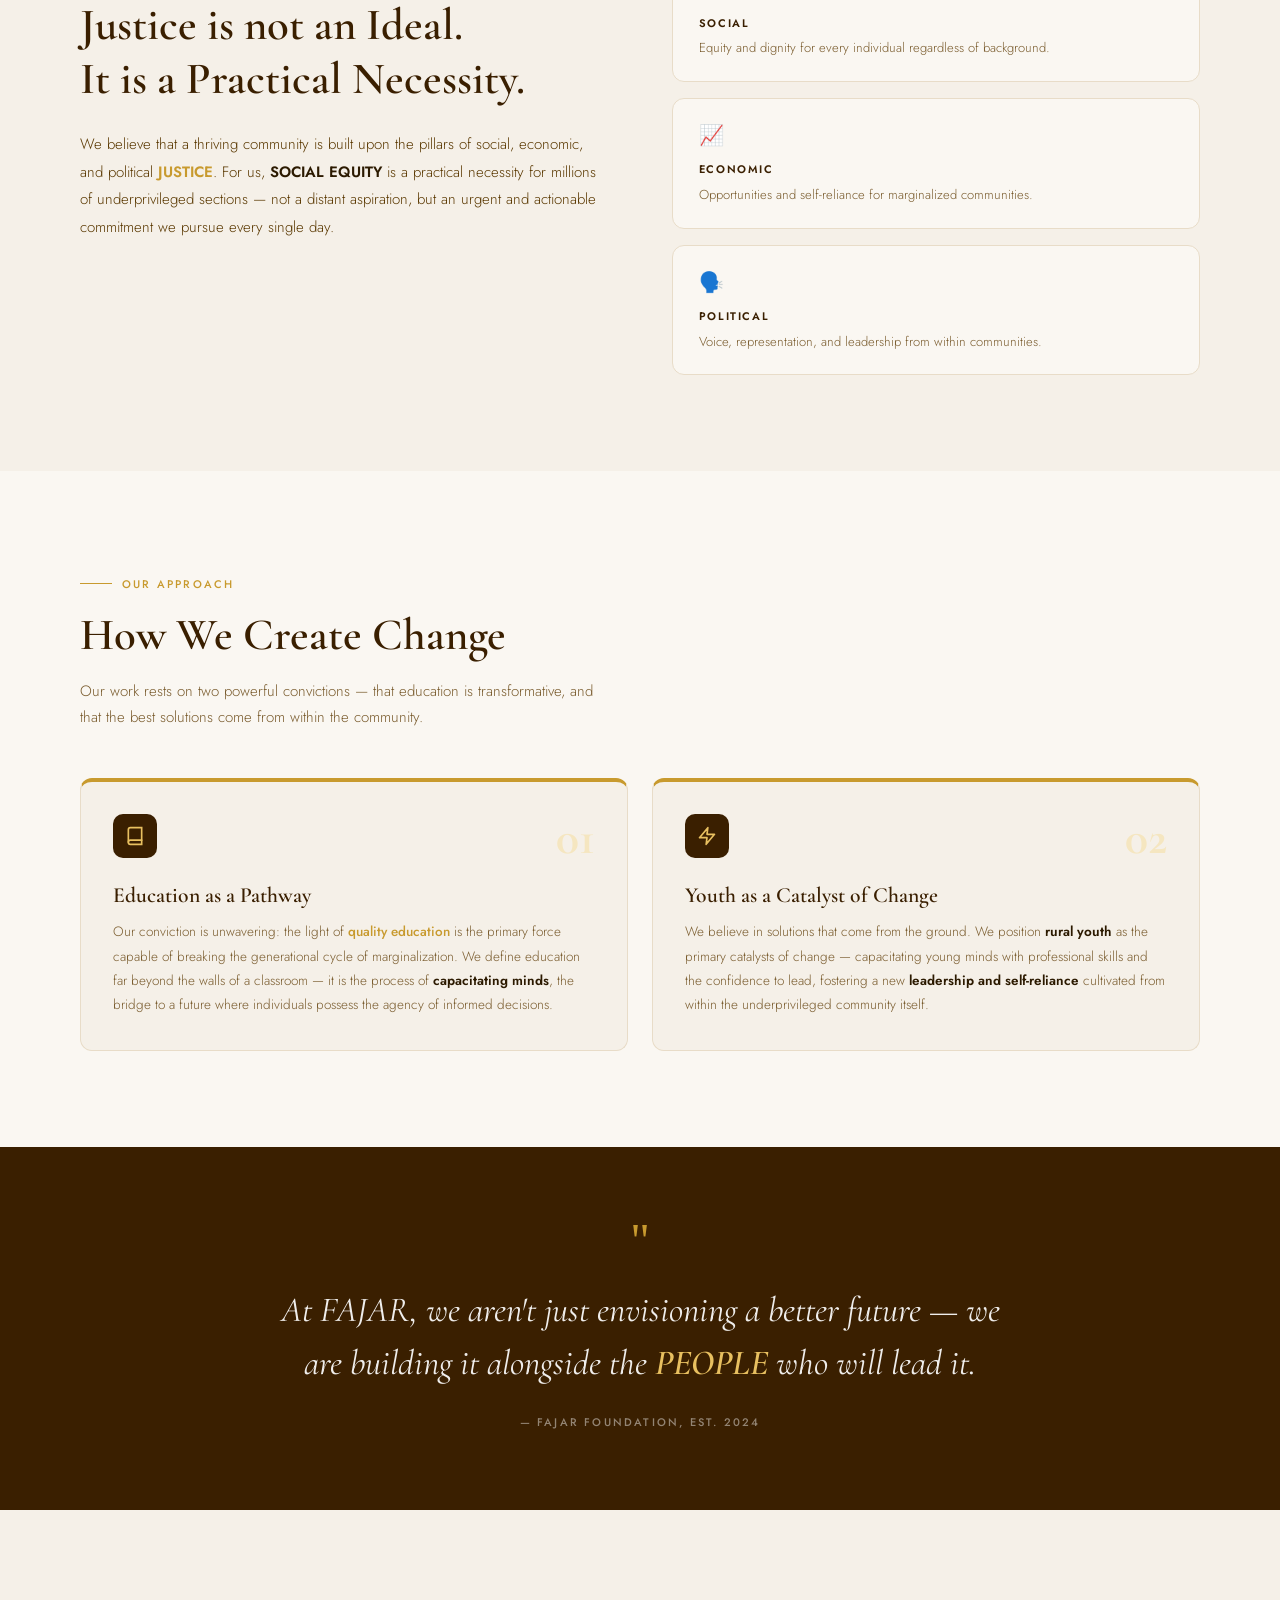
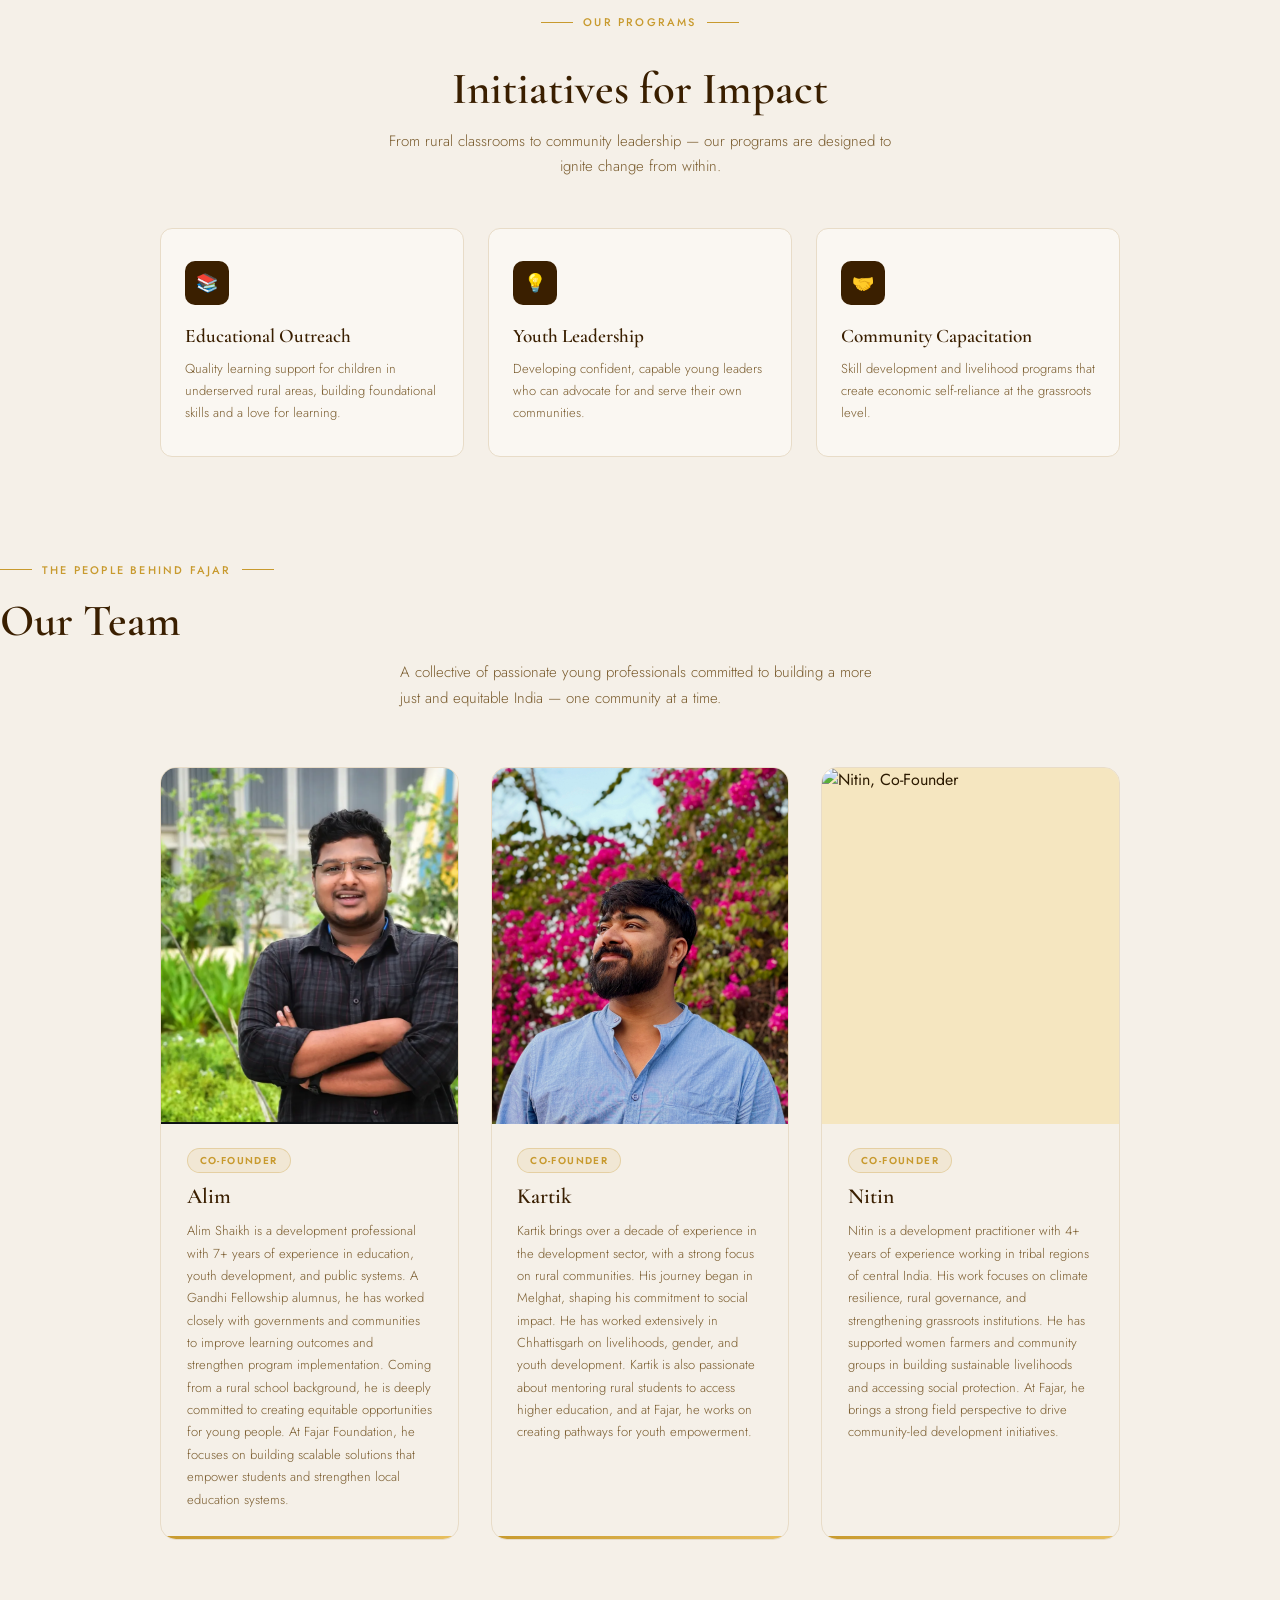
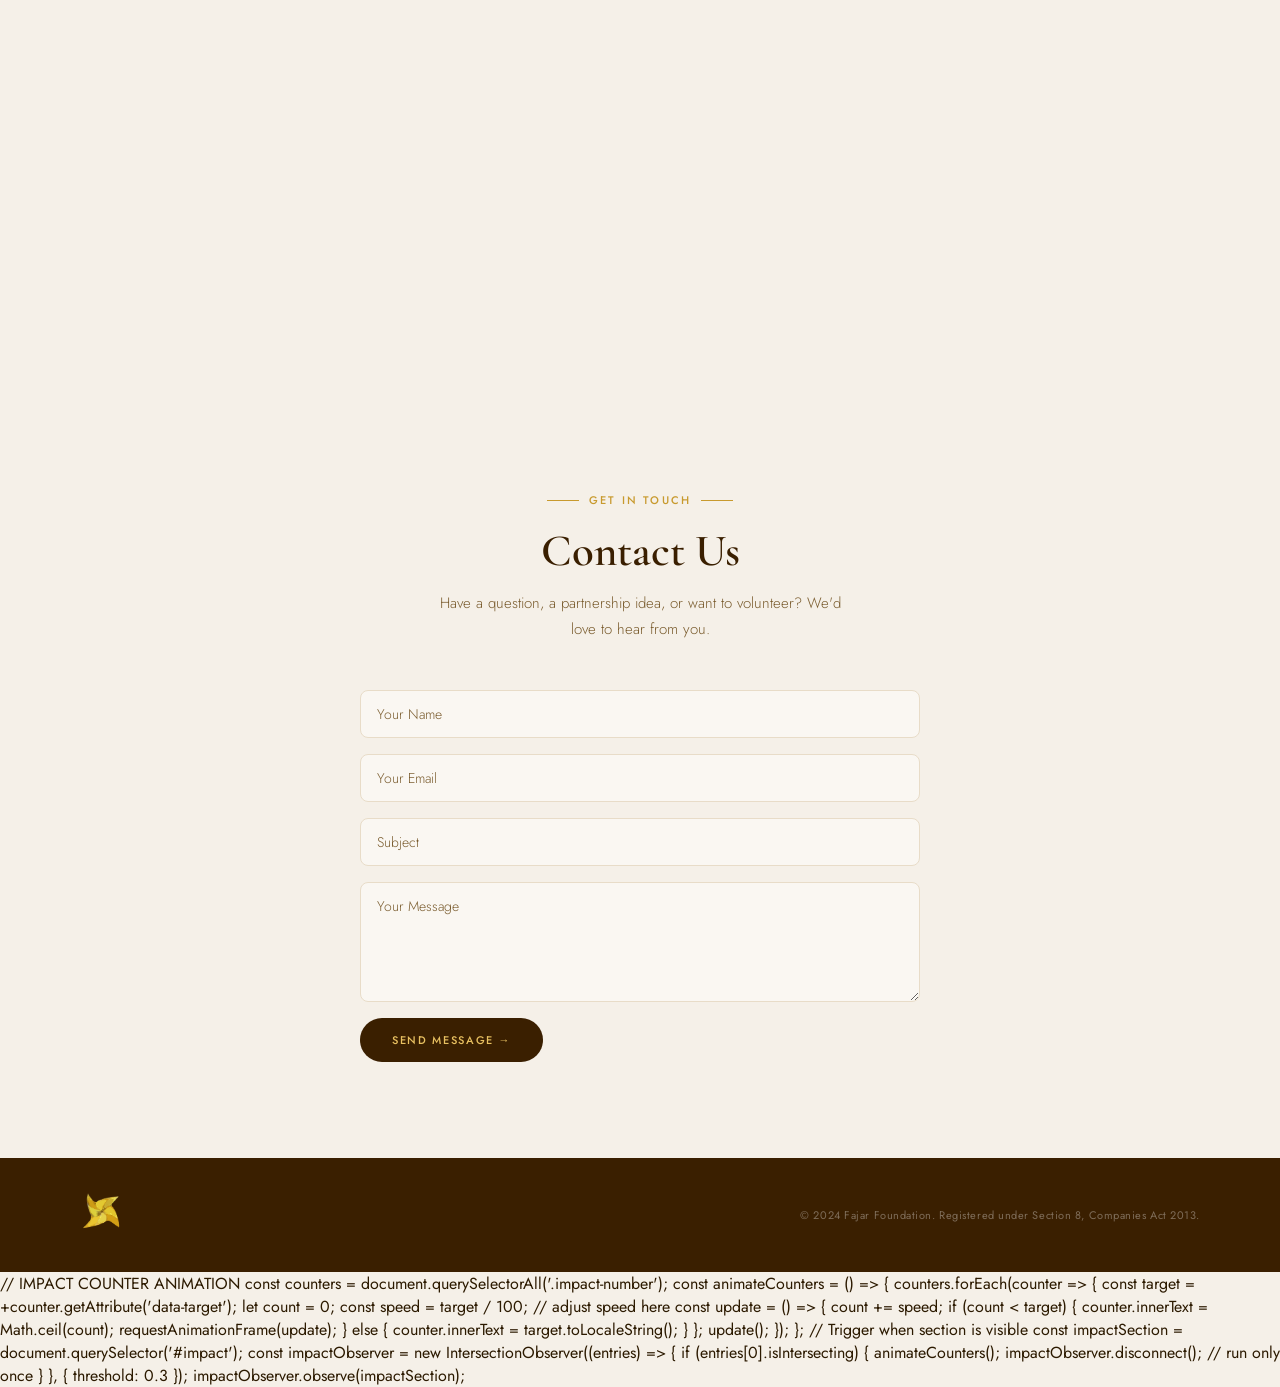
==== commit 7dd3573f: "Update index.html" ====
--- a/index.html
+++ b/index.html
@@ -48,6 +48,72 @@
 .nav-logo img {
   animation: slowRotate 12s linear infinite;
 }
+
+/* IMPACT */
+#impact {
+  background: var(--cream-light);
+  padding: 6rem 5rem;
+  text-align: center;
+}
+
+.impact-eyebrow {
+  font-size: 11px;
+  letter-spacing: 0.2em;
+  text-transform: uppercase;
+  color: var(--gold);
+  margin-bottom: 1rem;
+}
+
+.impact-title {
+  font-family: var(--font-serif);
+  font-size: clamp(2rem, 3.5vw, 2.8rem);
+  font-weight: 600;
+  color: var(--brown-dark);
+  margin-bottom: 1rem;
+}
+
+.impact-sub {
+  font-size: 15px;
+  color: var(--text-muted);
+  max-width: 500px;
+  margin: 0 auto 3rem;
+}
+
+.impact-grid {
+  display: grid;
+  grid-template-columns: repeat(4, 1fr);
+  gap: 2rem;
+  max-width: 900px;
+  margin: 0 auto;
+}
+
+.impact-card {
+  background: var(--cream);
+  border: 1px solid var(--border-card);
+  border-radius: 12px;
+  padding: 2rem 1rem;
+}
+
+.impact-number {
+  font-family: var(--font-serif);
+  font-size: 2.5rem;
+  color: var(--gold);
+  margin-bottom: 0.5rem;
+}
+
+.impact-label {
+  font-size: 13px;
+  color: var(--text-muted);
+}
+
+/* Responsive */
+@media (max-width: 900px) {
+  .impact-grid {
+    grid-template-columns: 1fr 1fr;
+  }
+}
+
+ 
 
   /* NAV */
   nav {
@@ -1003,3 +1069,40 @@
 
 </body>
 </html>
+
+// IMPACT COUNTER ANIMATION
+const counters = document.querySelectorAll('.impact-number');
+
+const animateCounters = () => {
+  counters.forEach(counter => {
+    const target = +counter.getAttribute('data-target');
+    let count = 0;
+
+    const speed = target / 100; // adjust speed here
+
+    const update = () => {
+      count += speed;
+
+      if (count < target) {
+        counter.innerText = Math.ceil(count);
+        requestAnimationFrame(update);
+      } else {
+        counter.innerText = target.toLocaleString();
+      }
+    };
+
+    update();
+  });
+};
+
+// Trigger when section is visible
+const impactSection = document.querySelector('#impact');
+
+const impactObserver = new IntersectionObserver((entries) => {
+  if (entries[0].isIntersecting) {
+    animateCounters();
+    impactObserver.disconnect(); // run only once
+  }
+}, { threshold: 0.3 });
+
+impactObserver.observe(impactSection);
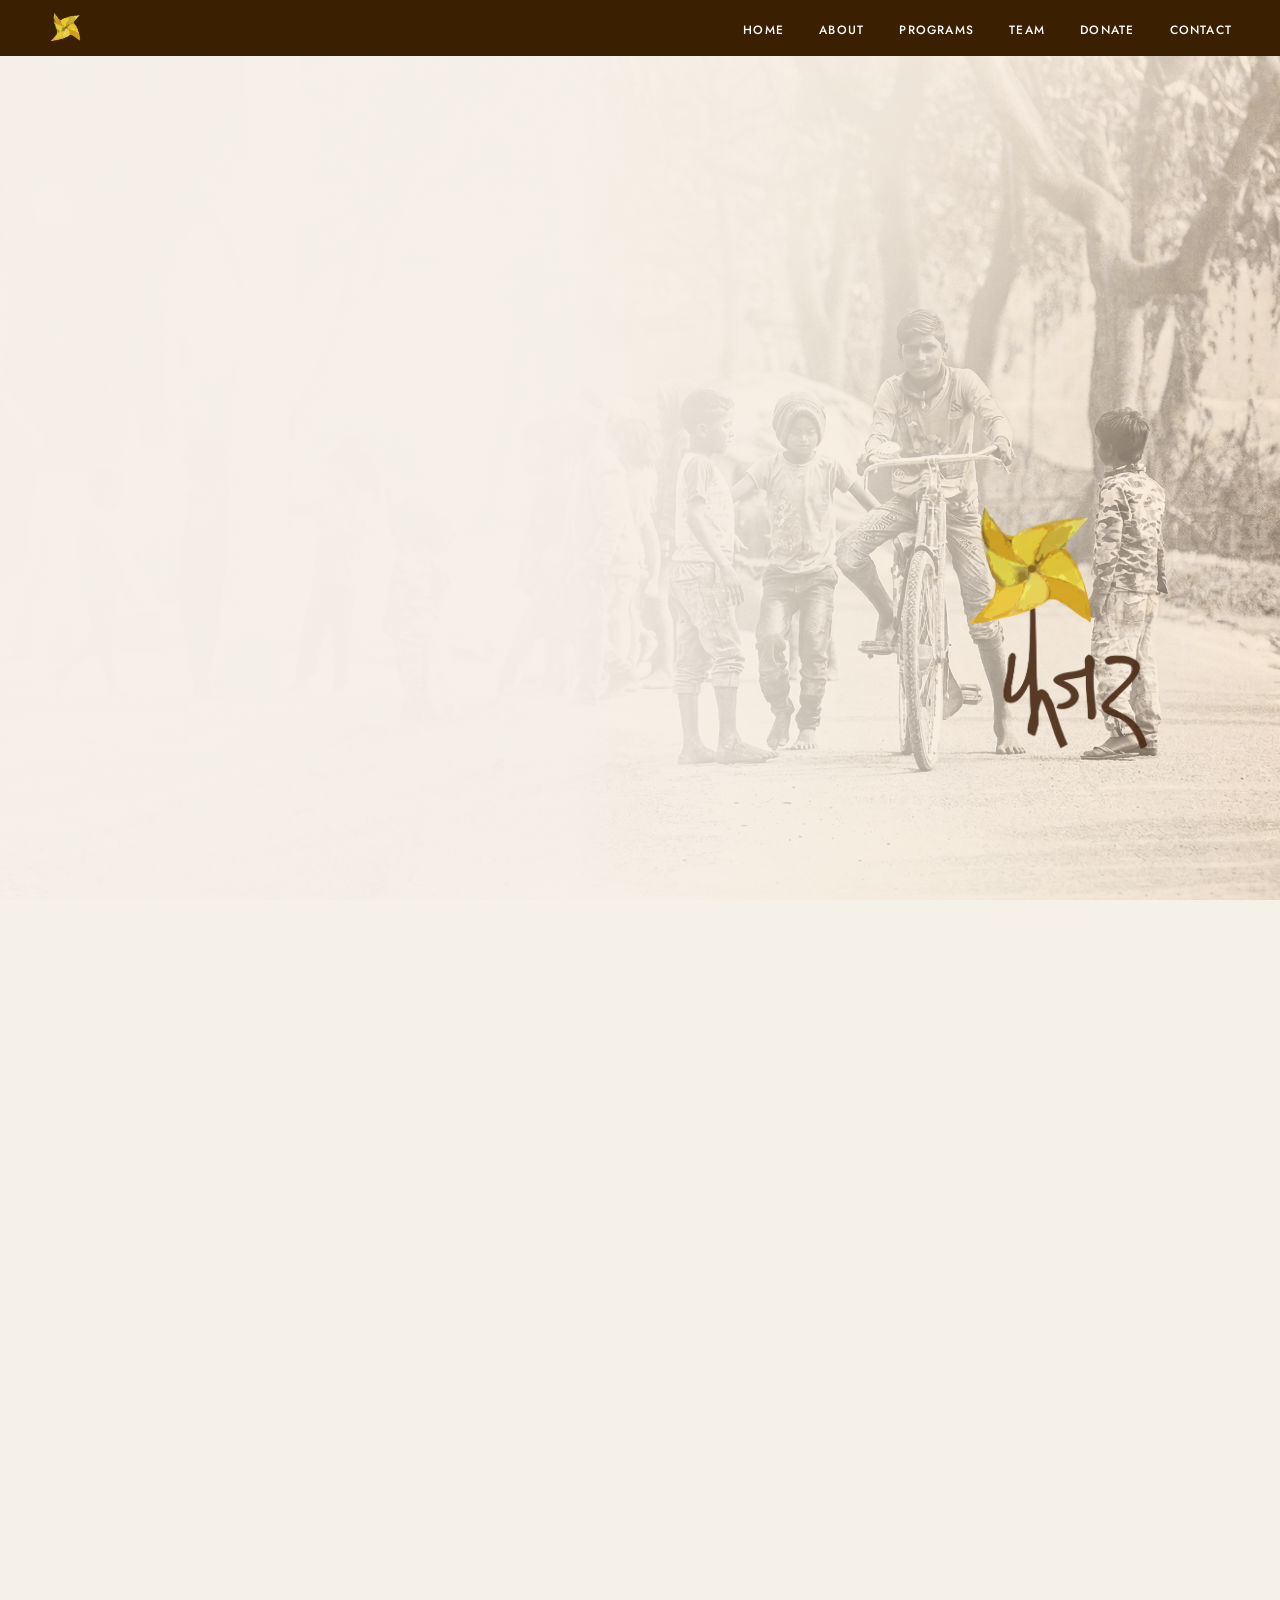
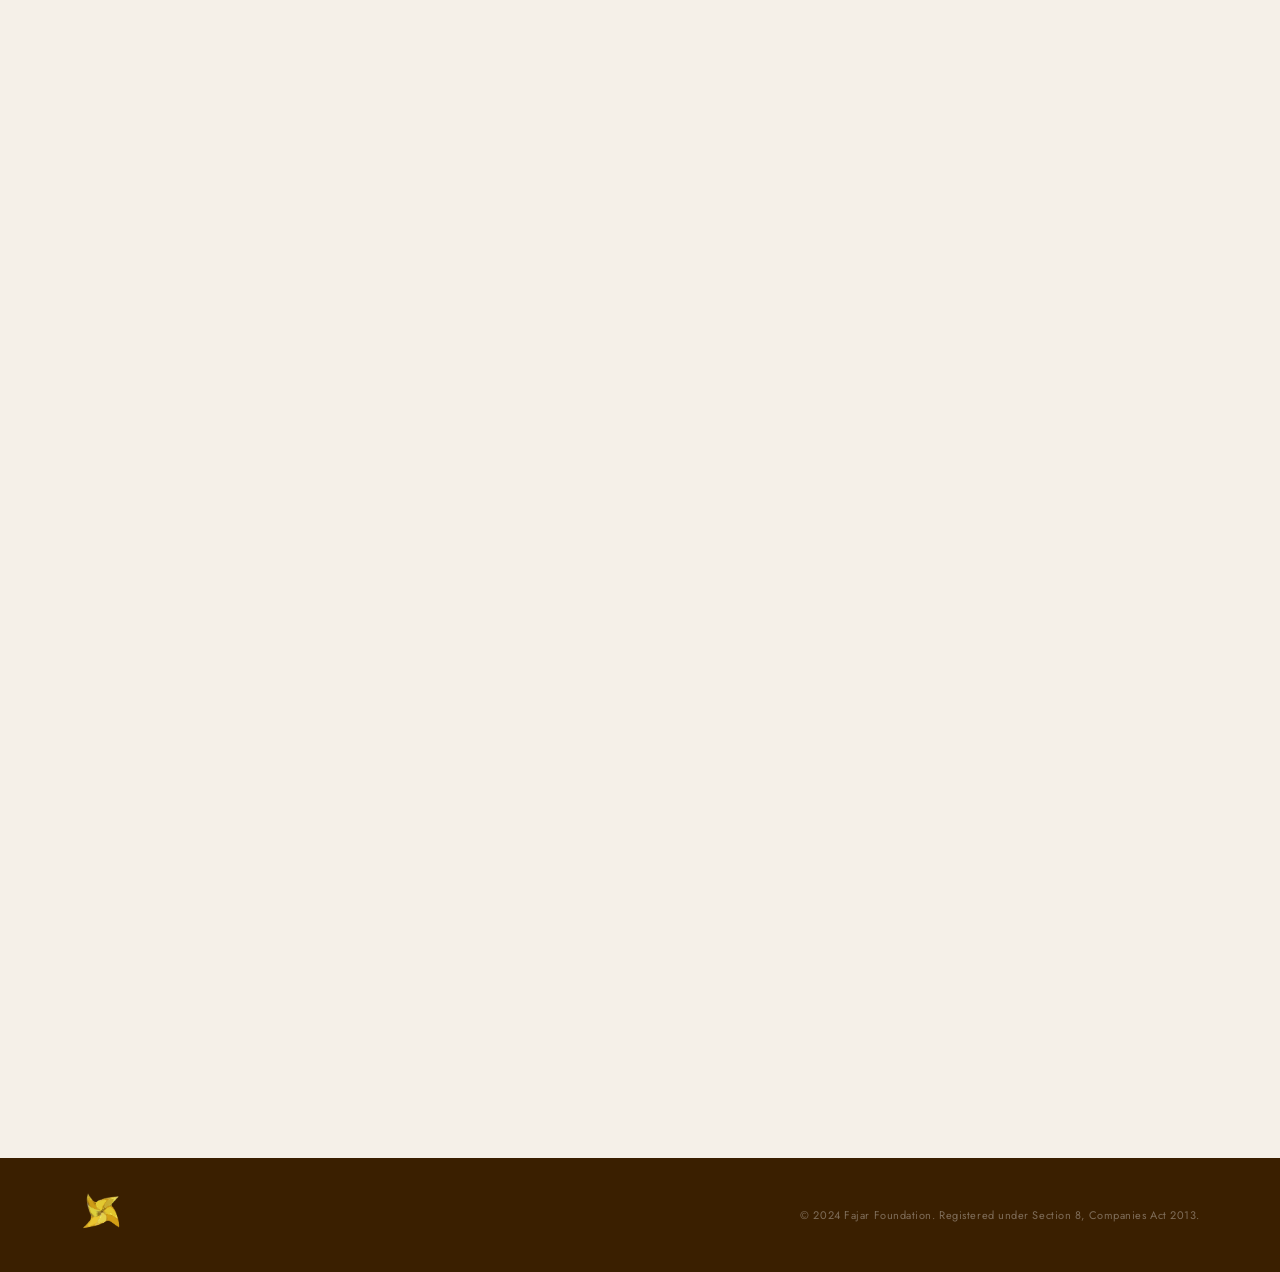
==== commit 9ca5b0f7: "Update index.html" ====
--- a/index.html
+++ b/index.html
@@ -1065,7 +1065,7 @@
     });
   }, { threshold: 0.12 });
   reveals.forEach(el => observer.observe(el));
-</script>
+
 
 </body>
 </html>
@@ -1106,3 +1106,4 @@
 }, { threshold: 0.3 });
 
 impactObserver.observe(impactSection);
+<script>
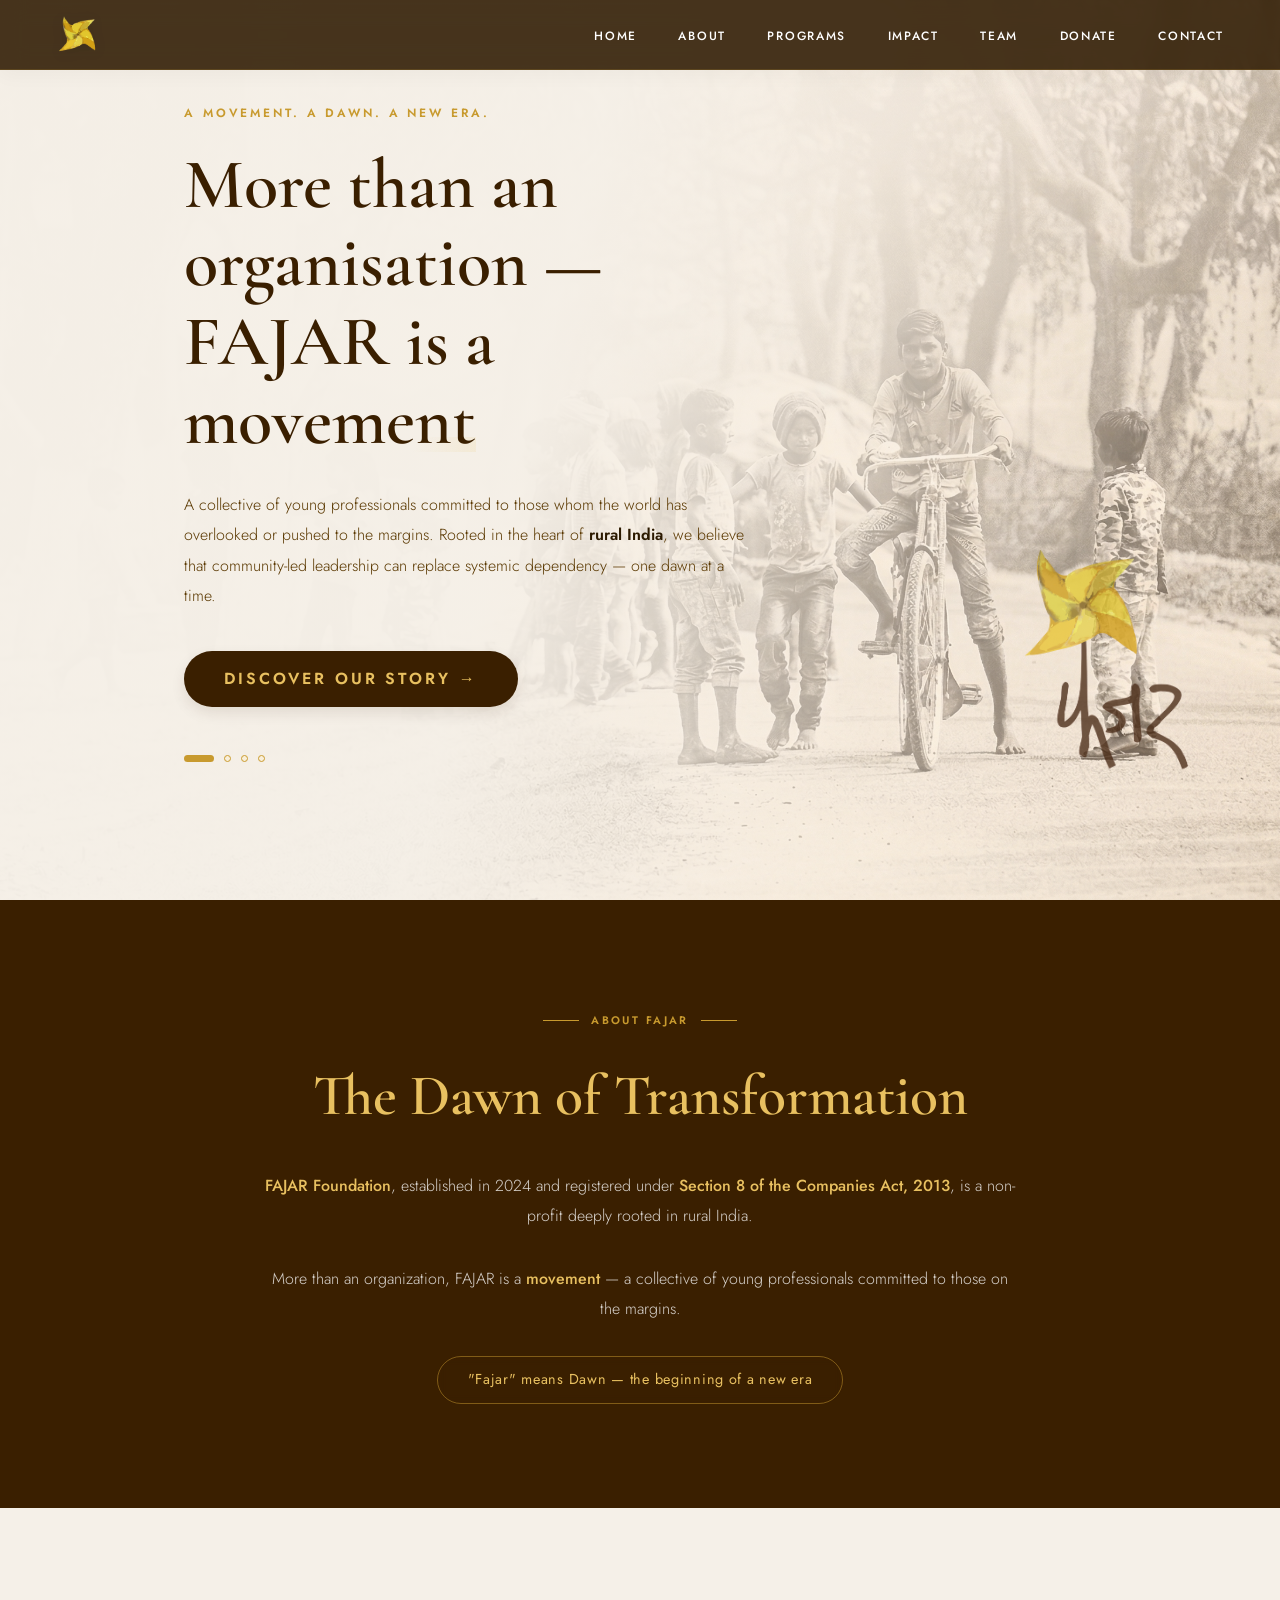
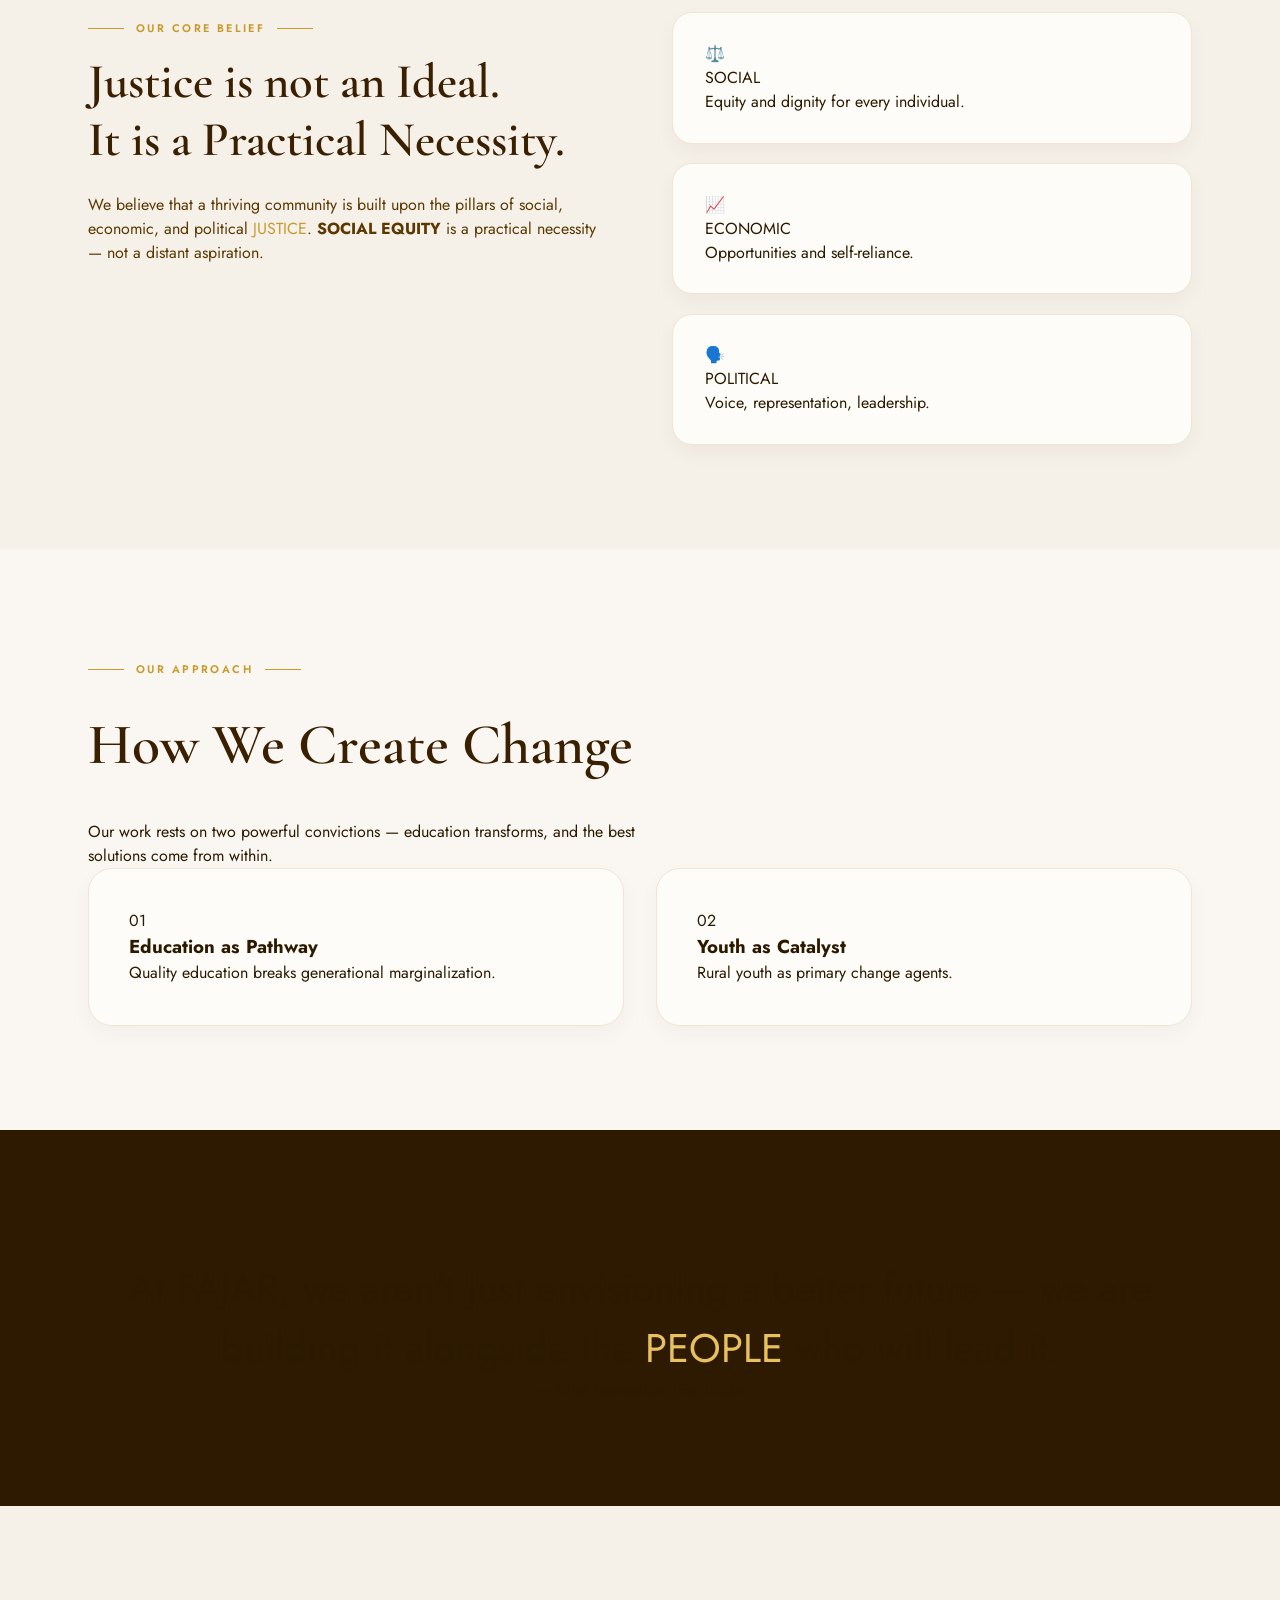
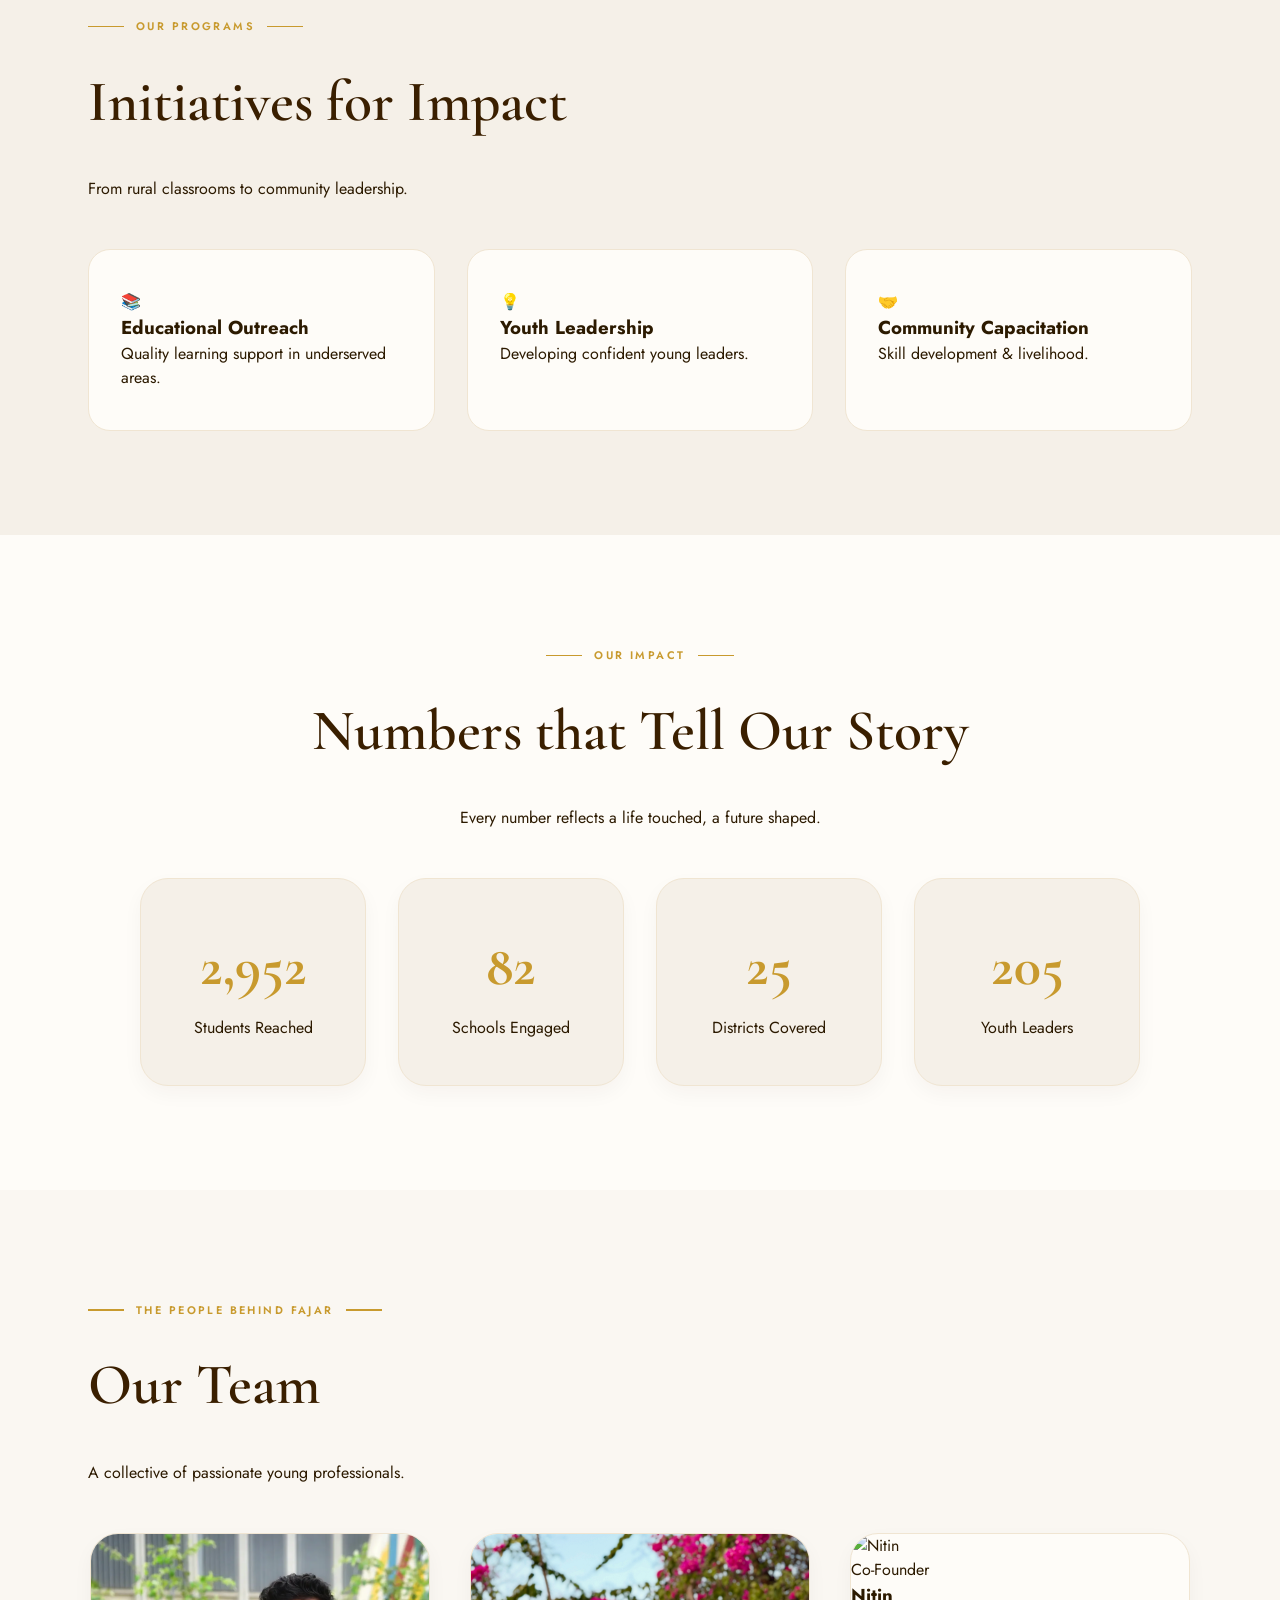
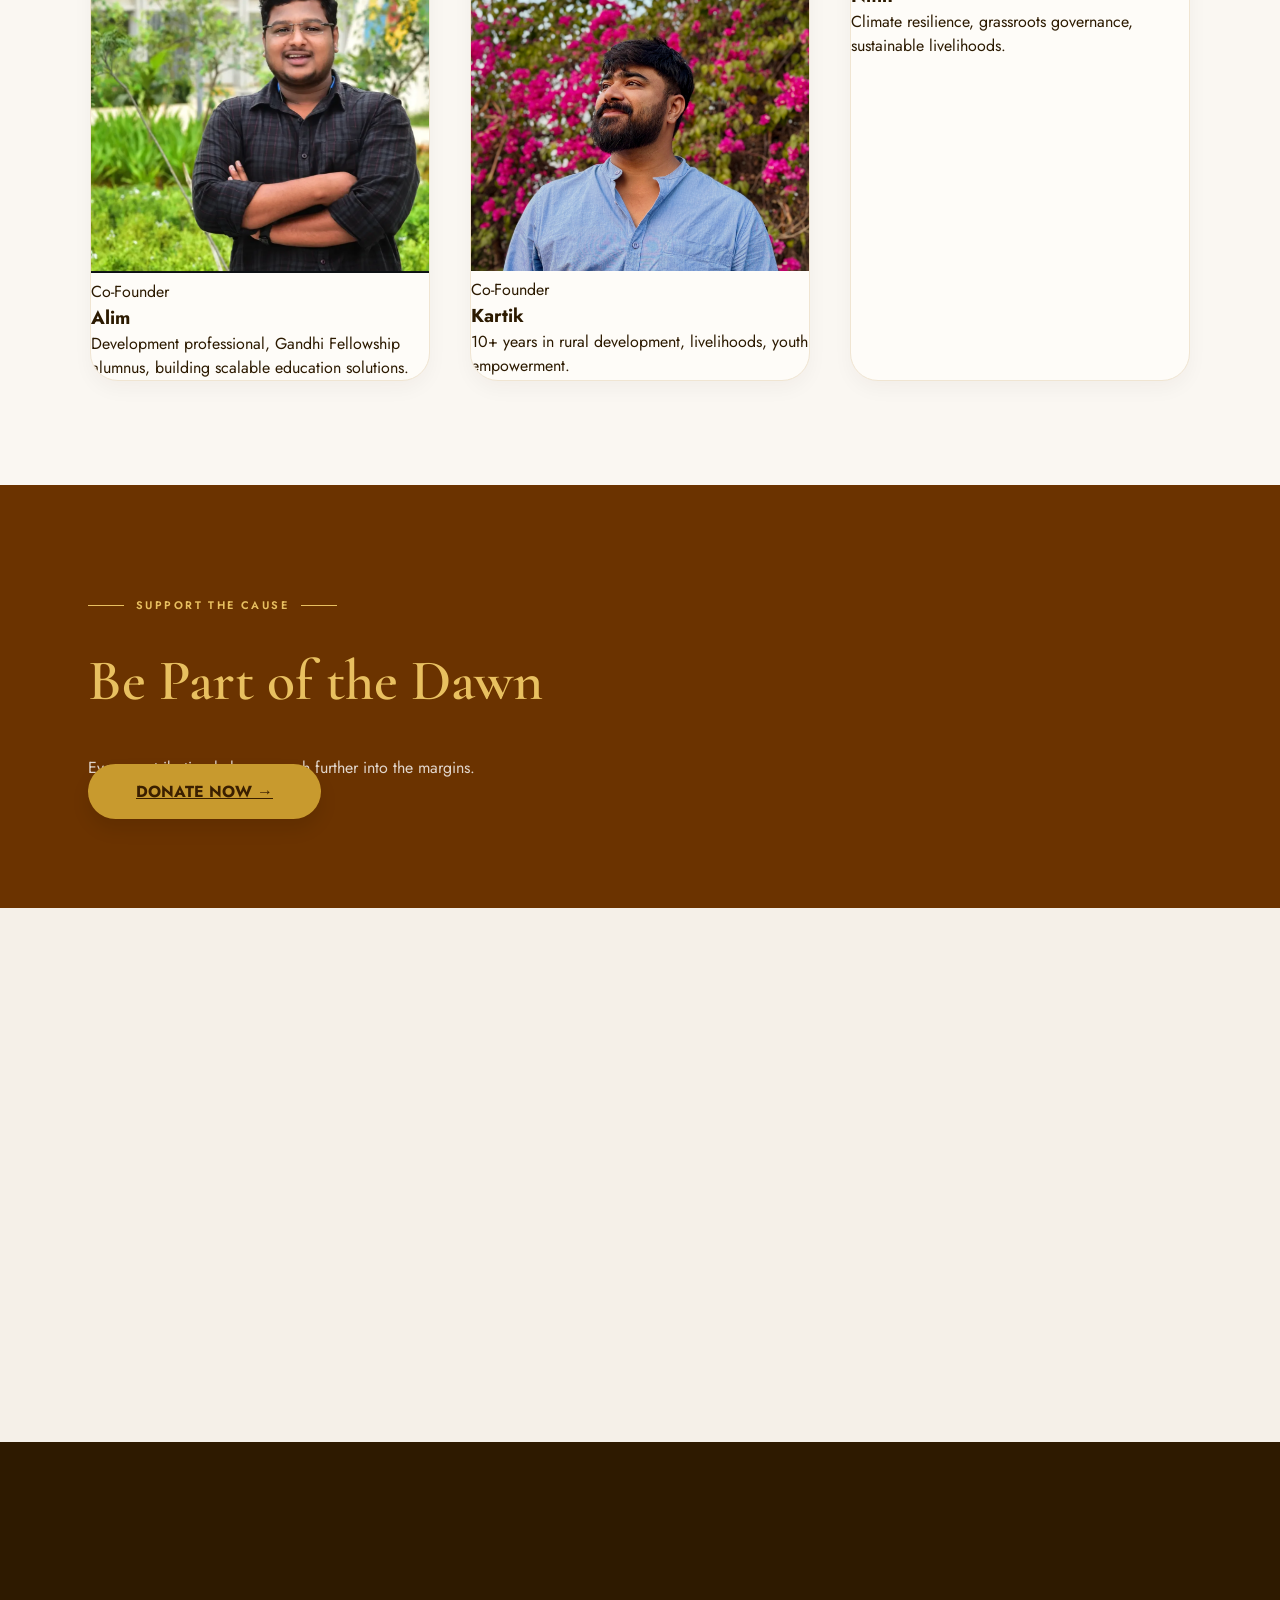
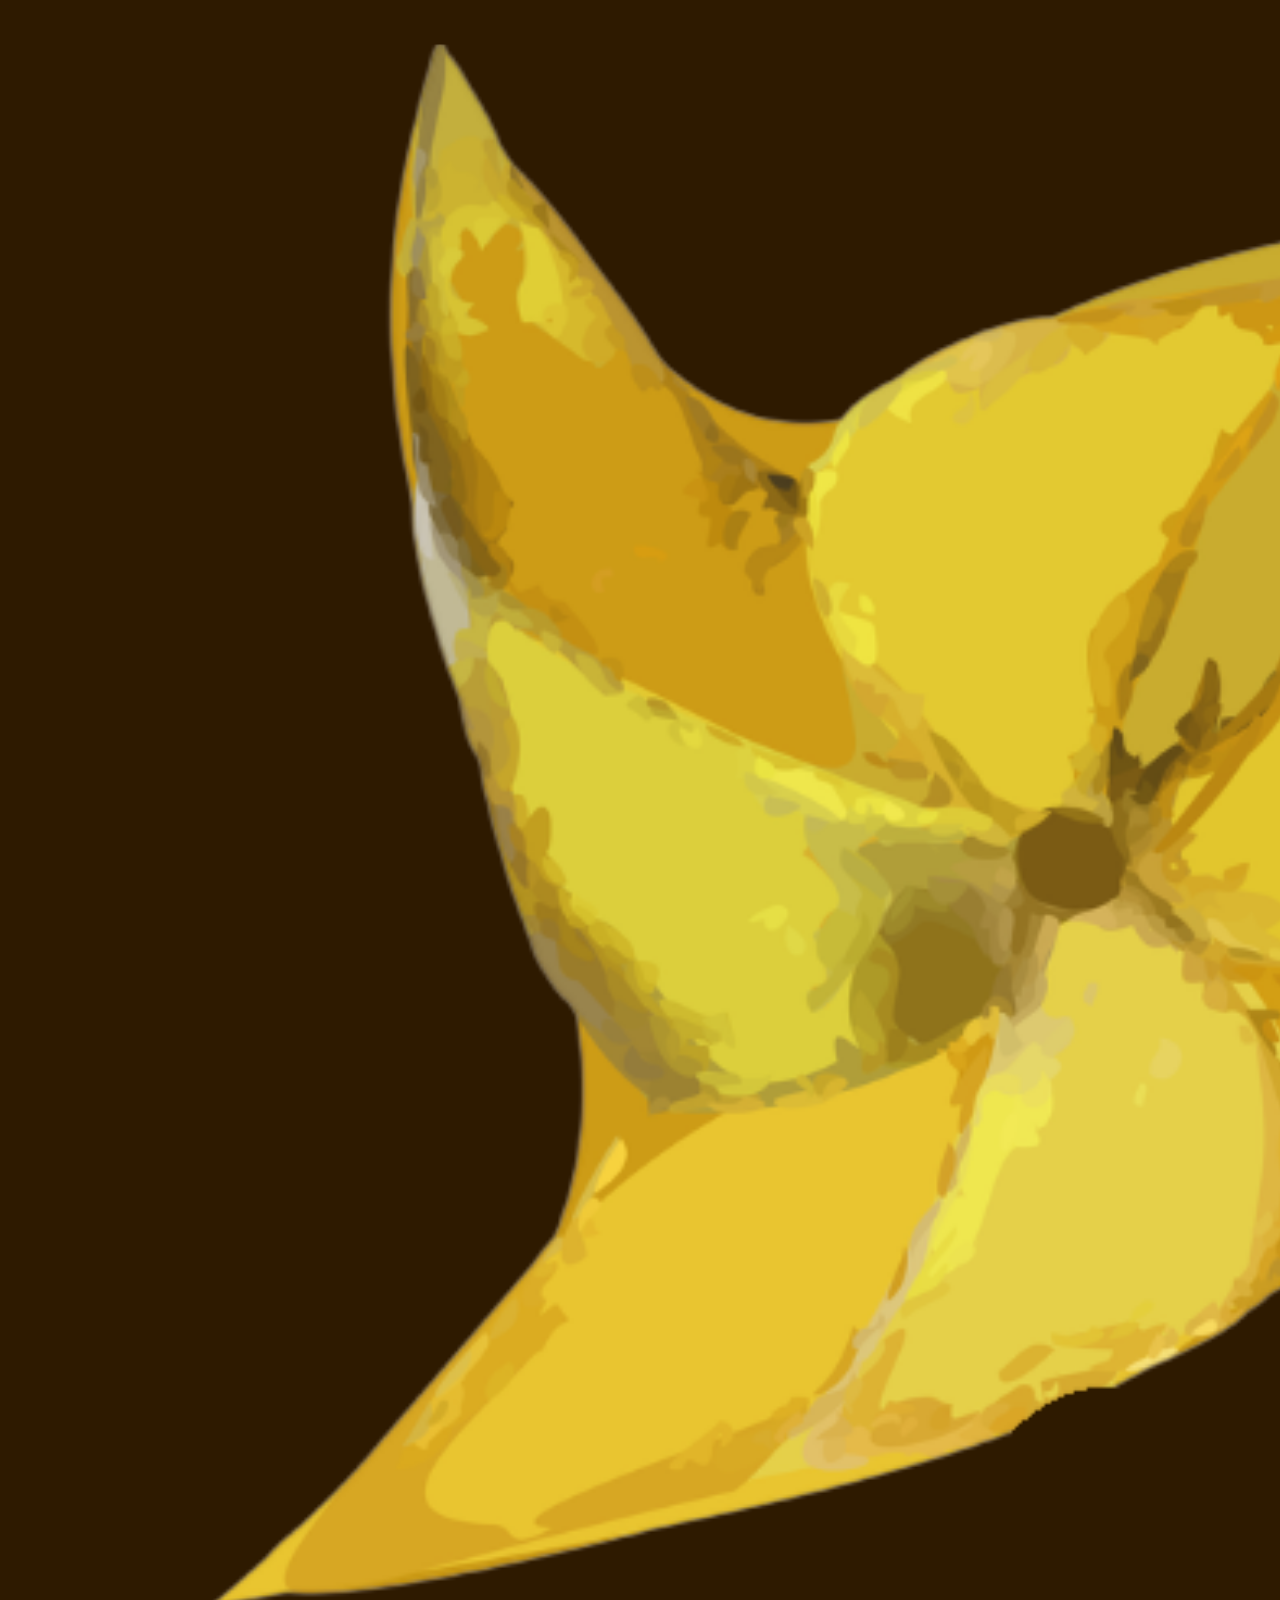
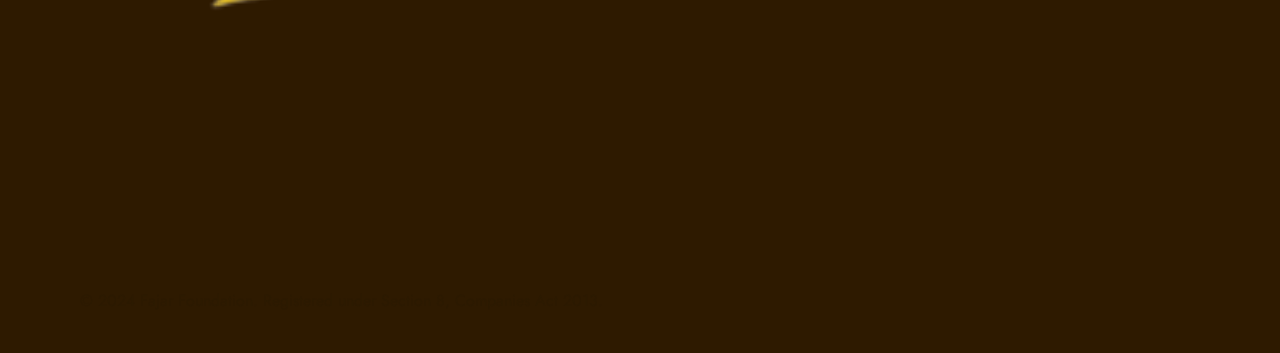
==== commit aa60866a: "Update index.html" ====
--- a/index.html
+++ b/index.html
@@ -1,821 +1,320 @@
 <!DOCTYPE html>
 <html lang="en">
 <head>
-<meta charset="UTF-8" />
-<meta name="viewport" content="width=device-width, initial-scale=1.0"/>
-<title>Fajar Foundation</title>
-<link rel="preconnect" href="https://fonts.googleapis.com"/>
-<link rel="preconnect" href="https://fonts.gstatic.com" crossorigin/>
-<link href="https://fonts.googleapis.com/css2?family=Cormorant+Garamond:ital,wght@0,400;0,500;0,600;0,700;1,400;1,600&family=Jost:wght@300;400;500;600&display=swap" rel="stylesheet"/>
-<style>
-  *, *::before, *::after { box-sizing: border-box; margin: 0; padding: 0; }
-
-  :root {
-    --brown-dark:   #3a1f00;
-    --brown-mid:    #5c2d00;
-    --brown-warm:   #6b3300;
-    --gold:         #c89a2e;
-    --gold-light:   #e8c060;
-    --gold-pale:    #f5e6c0;
-    --cream:        #f5f0e8;
-    --cream-light:  #faf7f2;
-    --text-dark:    #2c1a00;
-    --text-mid:     #5a3800;
-    --text-muted:   #7a5c2e;
-    --border-card:  #e8dcc8;
-    --font-serif:   'Cormorant Garamond', Georgia, serif;
-    --font-sans:    'Jost', sans-serif;
-  }
-
-  html { scroll-behavior: smooth; }
-
-  body {
-    font-family: var(--font-sans);
-    background: var(--cream);
-    color: var(--text-dark);
-    overflow-x: hidden;
-  }
-
-  @keyframes slowRotate {
-  from {
-    transform: rotate(0deg);
-  }
-  to {
-    transform: rotate(360deg);
-  }
-}
-
-.nav-logo img {
-  animation: slowRotate 12s linear infinite;
-}
-
-/* IMPACT */
-#impact {
-  background: var(--cream-light);
-  padding: 6rem 5rem;
-  text-align: center;
-}
-
-.impact-eyebrow {
-  font-size: 11px;
-  letter-spacing: 0.2em;
-  text-transform: uppercase;
-  color: var(--gold);
-  margin-bottom: 1rem;
-}
-
-.impact-title {
-  font-family: var(--font-serif);
-  font-size: clamp(2rem, 3.5vw, 2.8rem);
-  font-weight: 600;
-  color: var(--brown-dark);
-  margin-bottom: 1rem;
-}
-
-.impact-sub {
-  font-size: 15px;
-  color: var(--text-muted);
-  max-width: 500px;
-  margin: 0 auto 3rem;
-}
-
-.impact-grid {
-  display: grid;
-  grid-template-columns: repeat(4, 1fr);
-  gap: 2rem;
-  max-width: 900px;
-  margin: 0 auto;
-}
-
-.impact-card {
-  background: var(--cream);
-  border: 1px solid var(--border-card);
-  border-radius: 12px;
-  padding: 2rem 1rem;
-}
-
-.impact-number {
-  font-family: var(--font-serif);
-  font-size: 2.5rem;
-  color: var(--gold);
-  margin-bottom: 0.5rem;
-}
-
-.impact-label {
-  font-size: 13px;
-  color: var(--text-muted);
-}
-
-/* Responsive */
-@media (max-width: 900px) {
-  .impact-grid {
-    grid-template-columns: 1fr 1fr;
-  }
-}
-
- 
-
-  /* NAV */
-  nav {
-    position: fixed; top: 0; left: 0; right: 0; z-index: 100;
-    background: var(--brown-dark);
-    display: flex; align-items: center; justify-content: space-between;
-    padding: 0 3rem;
-    height: 56px;
-  }
-
-  .nav-logo {
-    display: flex; align-items: center;
-    text-decoration: none;
-  }
-
-  .nav-logo img {
-    height: 36px;
-    width: auto;
-    object-fit: contain;
-  }
-
-  .nav-links {
-    display: flex; gap: 2.2rem; list-style: none;
-  }
-
-  .nav-links a {
-    font-family: var(--font-sans);
-    font-size: 12px;
-    font-weight: 500;
-    letter-spacing: 0.1em;
-    color: #fff;
-    text-decoration: none;
-    transition: color 0.2s;
-  }
-
-  .nav-links a:hover { color: var(--gold-light); }
-
-  /* HERO */
-  #home {
-    position: relative;
-    min-height: 100vh;
-    display: flex; align-items: center;
-    padding-top: 56px;
-    overflow: hidden;
-  }
-
-  .hero-bg {
-    position: absolute; inset: 0;
-    background:
-      linear-gradient(to right, rgba(245,240,232,0.97) 45%, rgba(245,240,232,0.5) 75%, rgba(245,240,232,0.1) 100%),
-      url('hero.jpg') center/cover no-repeat;
-  }
-
-  .hero-content {
-    position: relative; z-index: 2;
-    padding: 0 5rem;
-    max-width: 680px;
-  }
-
-  .hero-tag {
-    font-family: var(--font-sans);
-    font-size: 11px;
-    font-weight: 500;
-    letter-spacing: 0.2em;
-    color: var(--gold);
-    margin-bottom: 1.2rem;
-    text-transform: uppercase;
-  }
-
-  .hero-title {
-    font-family: var(--font-serif);
-    font-size: clamp(2.4rem, 4vw, 3.6rem);
-    font-weight: 600;
-    line-height: 1.15;
-    color: var(--brown-dark);
-    margin-bottom: 1.4rem;
-  }
-
-  .hero-title .underline-gold {
-    color: var(--gold);
-    text-decoration: underline;
-    text-decoration-color: var(--gold);
-    text-underline-offset: 4px;
-  }
-
-  .hero-body {
-    font-size: 15px;
-    font-weight: 300;
-    line-height: 1.75;
-    color: var(--text-mid);
-    max-width: 480px;
-    margin-bottom: 2.2rem;
-  }
-
-  .hero-body strong { font-weight: 600; color: var(--text-dark); }
-
-  .hero-cta {
-    display: inline-flex; align-items: center; gap: 10px;
-    background: var(--brown-dark);
-    color: var(--gold-light);
-    font-family: var(--font-sans);
-    font-size: 11px;
-    font-weight: 500;
-    letter-spacing: 0.15em;
-    text-transform: uppercase;
-    text-decoration: none;
-    padding: 14px 28px;
-    border-radius: 40px;
-    transition: background 0.2s;
-  }
-
-  .hero-cta:hover { background: var(--brown-mid); color: #fff; }
-
-  .hero-dots { display: flex; gap: 8px; margin-top: 2.5rem; }
-
-  .hero-dot {
-    width: 22px; height: 7px; border-radius: 4px;
-    background: var(--gold);
-  }
-
-  .hero-dot.inactive {
-    width: 7px;
-    background: var(--gold-pale);
-    border: 1px solid var(--gold);
-  }
-
-  .hero-deco {
-    position: absolute; right: 8%; bottom: 12%; z-index: 2;
-    pointer-events: none;
-  }
-
-  /* ABOUT */
-  #about {
-    background: var(--brown-dark);
-    padding: 6rem 5rem;
-    text-align: center;
-  }
-
-  .section-eyebrow {
-    display: inline-flex; align-items: center; gap: 10px;
-    font-family: var(--font-sans);
-    font-size: 11px;
-    font-weight: 500;
-    letter-spacing: 0.2em;
-    text-transform: uppercase;
-    color: var(--gold-light);
-    margin-bottom: 2rem;
-  }
-
-  .section-eyebrow::before,
-  .section-eyebrow::after {
-    content: '';
-    display: block; width: 32px; height: 1px;
-    background: currentColor;
-  }
-
-  .about-title {
-    font-family: var(--font-serif);
-    font-size: clamp(2.2rem, 4vw, 3.4rem);
-    font-weight: 600;
-    color: var(--gold-light);
-    margin-bottom: 2rem;
-    line-height: 1.2;
-  }
-
-  .about-body {
-    font-size: 15px;
-    font-weight: 300;
-    line-height: 1.8;
-    color: rgba(255,255,255,0.75);
-    max-width: 700px;
-    margin: 0 auto 2rem;
-  }
-
-  .about-body .highlight { color: var(--gold-light); font-weight: 500; }
-
-  .about-badge {
-    display: inline-flex; align-items: center; gap: 10px;
-    border: 1px solid rgba(200,154,46,0.5);
-    border-radius: 40px;
-    padding: 10px 24px;
-    color: var(--gold-light);
-    font-size: 13px;
-    font-weight: 400;
-    letter-spacing: 0.04em;
-  }
-
-  .about-badge::before, .about-badge::after { content: '•'; font-size: 10px; color: var(--gold); }
-
-  /* BELIEF */
-  #belief {
-    background: var(--cream);
-    padding: 6rem 5rem;
-    display: grid;
-    grid-template-columns: 1fr 1fr;
-    gap: 4rem;
-    align-items: start;
-  }
-
-  .belief-eyebrow {
-    display: inline-flex; align-items: center; gap: 10px;
-    font-family: var(--font-sans);
-    font-size: 11px;
-    font-weight: 500;
-    letter-spacing: 0.2em;
-    text-transform: uppercase;
-    color: var(--gold);
-    margin-bottom: 1.5rem;
-  }
-
-  .belief-eyebrow::before {
-    content: '';
-    display: block; width: 32px; height: 1px;
-    background: var(--gold);
-  }
-
-  .belief-title {
-    font-family: var(--font-serif);
-    font-size: clamp(2rem, 3.5vw, 3rem);
-    font-weight: 600;
-    color: var(--brown-dark);
-    line-height: 1.2;
-    margin-bottom: 1.5rem;
-  }
-
-  .belief-body {
-    font-size: 15px;
-    font-weight: 300;
-    line-height: 1.85;
-    color: var(--text-mid);
-  }
-
-  .belief-body .highlight { color: var(--gold); font-weight: 600; }
-  .belief-body strong { font-weight: 600; color: var(--text-dark); }
-
-  .belief-cards { display: flex; flex-direction: column; gap: 1rem; }
-
-  .belief-card {
-    background: var(--cream-light);
-    border: 1px solid var(--border-card);
-    border-radius: 12px;
-    padding: 1.4rem 1.6rem;
-  }
-
-  .belief-card-icon { font-size: 20px; margin-bottom: 0.7rem; display: block; }
-
-  .belief-card-title {
-    font-family: var(--font-sans);
-    font-size: 11px;
-    font-weight: 600;
-    letter-spacing: 0.15em;
-    text-transform: uppercase;
-    color: var(--brown-dark);
-    margin-bottom: 0.4rem;
-  }
-
-  .belief-card-body { font-size: 13px; font-weight: 300; line-height: 1.65; color: var(--text-muted); }
-
-  /* APPROACH */
-  #approach { background: var(--cream-light); padding: 6rem 5rem; }
-
-  .approach-eyebrow {
-    display: inline-flex; align-items: center; gap: 10px;
-    font-family: var(--font-sans);
-    font-size: 11px;
-    font-weight: 500;
-    letter-spacing: 0.2em;
-    text-transform: uppercase;
-    color: var(--gold);
-    margin-bottom: 1rem;
-  }
-
-  .approach-eyebrow::before {
-    content: '';
-    display: block; width: 32px; height: 1px;
-    background: var(--gold);
-  }
-
-  .approach-header { margin-bottom: 3rem; }
-
-  .approach-title {
-    font-family: var(--font-serif);
-    font-size: clamp(2rem, 3.5vw, 2.8rem);
-    font-weight: 600;
-    color: var(--brown-dark);
-    margin-bottom: 1rem;
-  }
-
-  .approach-sub { font-size: 15px; font-weight: 300; line-height: 1.75; color: var(--text-muted); max-width: 520px; }
-
-  .approach-grid { display: grid; grid-template-columns: 1fr 1fr; gap: 1.5rem; }
-
-  .approach-card {
-    background: var(--cream);
-    border: 1px solid var(--border-card);
-    border-top: 4px solid var(--gold);
-    border-radius: 12px;
-    padding: 2rem;
-  }
-
-  .approach-card-top {
-    display: flex; justify-content: space-between; align-items: flex-start;
-    margin-bottom: 1.2rem;
-  }
-
-  .approach-card-icon {
-    width: 44px; height: 44px;
-    background: var(--brown-dark);
-    border-radius: 10px;
-    display: flex; align-items: center; justify-content: center;
-  }
-
-  .approach-card-icon svg { width: 20px; height: 20px; }
-
-  .approach-card-num {
-    font-family: var(--font-serif);
-    font-size: 3rem;
-    font-weight: 700;
-    color: var(--gold-pale);
-    line-height: 1;
-  }
-
-  .approach-card-title {
-    font-family: var(--font-serif);
-    font-size: 1.35rem;
-    font-weight: 600;
-    color: var(--brown-dark);
-    margin-bottom: 0.8rem;
-  }
-
-  .approach-card-body { font-size: 13.5px; font-weight: 300; line-height: 1.8; color: var(--text-muted); }
-  .approach-card-body .hl { color: var(--gold); font-weight: 500; }
-  .approach-card-body strong { font-weight: 600; color: var(--text-dark); }
-
-  /* QUOTE */
-  #quote { background: var(--brown-dark); padding: 5rem 5rem; text-align: center; }
-
-  .quote-mark {
-    font-size: 3rem; color: var(--gold); line-height: 0.6;
-    display: block; margin-bottom: 1.8rem; font-family: Georgia, serif;
-  }
-
-  .quote-text {
-    font-family: var(--font-serif);
-    font-style: italic;
-    font-size: clamp(1.5rem, 2.8vw, 2.2rem);
-    font-weight: 400;
-    color: rgba(255,255,255,0.92);
-    max-width: 760px;
-    margin: 0 auto 1.5rem;
-    line-height: 1.5;
-  }
-
-  .quote-text .people { color: var(--gold-light); font-weight: 600; }
-
-  .quote-attr {
-    font-family: var(--font-sans);
-    font-size: 11px;
-    letter-spacing: 0.2em;
-    font-weight: 500;
-    color: rgba(255,255,255,0.45);
-    text-transform: uppercase;
-  }
-
-  /* PROGRAMS */
-  #programs { background: var(--cream); padding: 6rem 5rem; text-align: center; }
-
-  .programs-title {
-    font-family: var(--font-serif);
-    font-size: clamp(2rem, 3.5vw, 2.8rem);
-    font-weight: 600;
-    color: var(--brown-dark);
-    margin-bottom: 0.8rem;
-  }
-
-  .programs-sub {
-    font-size: 15px; color: var(--text-muted);
-    max-width: 520px; margin: 0 auto 3rem;
-    font-weight: 300; line-height: 1.7;
-  }
-
-  .programs-grid {
-    display: grid; grid-template-columns: repeat(3, 1fr);
-    gap: 1.5rem; max-width: 960px; margin: 0 auto;
-  }
-
-  .prog-card {
-    background: var(--cream-light);
-    border: 1px solid var(--border-card);
-    border-radius: 12px;
-    padding: 2rem 1.5rem;
-    text-align: left;
-  }
-
-  .prog-card-icon {
-    width: 44px; height: 44px;
-    background: var(--brown-dark);
-    border-radius: 10px;
-    display: flex; align-items: center; justify-content: center;
-    margin-bottom: 1.2rem; font-size: 18px;
-  }
-
-  .prog-card-title {
-    font-family: var(--font-serif);
-    font-size: 1.2rem; font-weight: 600;
-    color: var(--brown-dark); margin-bottom: 0.6rem;
-  }
-
-  .prog-card-body { font-size: 13px; font-weight: 300; line-height: 1.7; color: var(--text-muted); }
-
-<!-- IMPACT -->
-<section id="impact">
-  <div class="impact-header reveal">
-    <div class="impact-eyebrow">OUR IMPACT</div>
-    <h2 class="impact-title">Numbers that Tell Our Story</h2>
-    <p class="impact-sub">Every number reflects a life touched, a future shaped, and a community strengthened.</p>
-  </div>
-
-  <div class="impact-grid">
-
-    <div class="impact-card">
-      <h3 class="impact-number" data-target="5000">0</h3>
-      <p class="impact-label">Students Reached</p>
-    </div>
-
-    <div class="impact-card">
-      <h3 class="impact-number" data-target="120">0</h3>
-      <p class="impact-label">Schools Engaged</p>
-    </div>
-
-    <div class="impact-card">
-      <h3 class="impact-number" data-target="25">0</h3>
-      <p class="impact-label">Districts Covered</p>
-    </div>
-
-    <div class="impact-card">
-      <h3 class="impact-number" data-target="300">0</h3>
-      <p class="impact-label">Youth Leaders Developed</p>
-    </div>
-
-  </div>
-</section>
- 
-  /* TEAM */
-  #team { background: var(--cream-light); padding: 6rem 5rem; text-align: center; }
-
-  .team-eyebrow {
-    display: inline-flex; align-items: center; gap: 10px;
-    font-family: var(--font-sans);
-    font-size: 11px; font-weight: 500;
-    letter-spacing: 0.2em; text-transform: uppercase;
-    color: var(--gold); margin-bottom: 1rem;
-  }
-
-  .team-eyebrow::before, .team-eyebrow::after {
-    content: '';
-    display: block; width: 32px; height: 1px;
-    background: var(--gold);
-  }
-
-  .team-title {
-    font-family: var(--font-serif);
-    font-size: clamp(2rem, 3.5vw, 2.8rem);
-    font-weight: 600;
-    color: var(--brown-dark);
-    margin-bottom: 0.8rem;
-  }
-
-  .team-sub {
-    font-size: 15px; color: var(--text-muted);
-    max-width: 480px; margin: 0 auto 3.5rem;
-    font-weight: 300; line-height: 1.7;
-  }
-
-  .team-grid {
-    display: grid;
-    grid-template-columns: repeat(3, 1fr);
-    gap: 2rem;
-    max-width: 960px;
-    margin: 0 auto;
-  }
-
-  .team-card {
-    background: var(--cream);
-    border: 1px solid var(--border-card);
-    border-radius: 16px;
-    overflow: hidden;
-    text-align: left;
-    transition: transform 0.3s ease, box-shadow 0.3s ease;
-    display: flex; flex-direction: column;
-  }
-
-  .team-card:hover {
-    transform: translateY(-5px);
-    box-shadow: 0 18px 44px rgba(58,31,0,0.13);
-  }
-
-  .team-photo-wrap {
-    width: 100%;
-    aspect-ratio: 3/3.6;
-    overflow: hidden;
-    background: var(--gold-pale);
-  }
-
-  .team-photo-wrap img {
-    width: 100%; height: 100%;
-    object-fit: cover;
-    object-position: top center;
-    display: block;
-    transition: transform 0.4s ease;
-  }
-
-  .team-card:hover .team-photo-wrap img { transform: scale(1.04); }
-
-  .team-info {
-    padding: 1.4rem 1.6rem 1.6rem;
-    flex: 1;
-  }
-
-  .team-badge {
-    display: inline-block;
-    font-family: var(--font-sans);
-    font-size: 10px; font-weight: 600;
-    letter-spacing: 0.14em; text-transform: uppercase;
-    color: var(--gold);
-    background: rgba(200,154,46,0.1);
-    border: 1px solid rgba(200,154,46,0.3);
-    border-radius: 20px;
-    padding: 4px 12px;
-    margin-bottom: 0.7rem;
-  }
-
-  .team-name {
-    font-family: var(--font-serif);
-    font-size: 1.35rem; font-weight: 600;
-    color: var(--brown-dark);
-    margin-bottom: 0.65rem;
-    line-height: 1.2;
-  }
-
-  .team-bio {
-    font-size: 13px; font-weight: 300;
-    line-height: 1.72; color: var(--text-muted);
-  }
-
-  .team-card-bar {
-    height: 3px;
-    background: linear-gradient(to right, var(--gold), var(--gold-light));
-  }
-
-  /* DONATE */
-  #donate { background: var(--brown-warm); padding: 6rem 5rem; text-align: center; }
-
-  .donate-eyebrow {
-    display: inline-flex; align-items: center; gap: 10px;
-    font-family: var(--font-sans);
-    font-size: 11px; font-weight: 500;
-    letter-spacing: 0.2em; text-transform: uppercase;
-    color: var(--gold-light); margin-bottom: 1.5rem;
-  }
-
-  .donate-eyebrow::before, .donate-eyebrow::after {
-    content: '';
-    display: block; width: 32px; height: 1px;
-    background: var(--gold-light);
-  }
-
-  .donate-title {
-    font-family: var(--font-serif);
-    font-size: clamp(2rem, 3.5vw, 2.8rem);
-    font-weight: 600; color: var(--gold-light); margin-bottom: 1rem;
-  }
-
-  .donate-sub {
-    font-size: 15px; color: rgba(255,255,255,0.7);
-    max-width: 480px; margin: 0 auto 2.5rem;
-    font-weight: 300; line-height: 1.7;
-  }
-
-  .donate-btn {
-    display: inline-flex; align-items: center; gap: 10px;
-    background: var(--gold); color: var(--brown-dark);
-    font-family: var(--font-sans);
-    font-size: 12px; font-weight: 600;
-    letter-spacing: 0.12em; text-transform: uppercase;
-    padding: 14px 36px; border-radius: 40px;
-    text-decoration: none; transition: background 0.2s;
-  }
-
-  .donate-btn:hover { background: var(--gold-light); }
-
-  /* CONTACT */
-  #contact { background: var(--cream); padding: 6rem 5rem; text-align: center; }
-
-  .contact-eyebrow {
-    display: inline-flex; align-items: center; gap: 10px;
-    font-family: var(--font-sans);
-    font-size: 11px; font-weight: 500;
-    letter-spacing: 0.2em; text-transform: uppercase;
-    color: var(--gold); margin-bottom: 1rem;
-  }
-
-  .contact-eyebrow::before, .contact-eyebrow::after {
-    content: '';
-    display: block; width: 32px; height: 1px;
-    background: var(--gold);
-  }
-
-  .contact-title {
-    font-family: var(--font-serif);
-    font-size: clamp(2rem, 3.5vw, 2.8rem);
-    font-weight: 600; color: var(--brown-dark); margin-bottom: 0.8rem;
-  }
-
-  .contact-sub {
-    font-size: 15px; color: var(--text-muted);
-    max-width: 420px; margin: 0 auto 3rem;
-    font-weight: 300; line-height: 1.7;
-  }
-
-  .contact-form {
-    max-width: 560px; margin: 0 auto;
-    display: flex; flex-direction: column; gap: 1rem;
-    text-align: left;
-  }
-
-  .contact-form input,
-  .contact-form textarea {
-    width: 100%; padding: 13px 16px;
-    border: 1px solid var(--border-card);
-    border-radius: 8px;
-    background: var(--cream-light);
-    font-family: var(--font-sans);
-    font-size: 14px; font-weight: 300;
-    color: var(--text-dark); outline: none;
-    transition: border 0.2s;
-  }
-
-  .contact-form input::placeholder,
-  .contact-form textarea::placeholder { color: var(--text-muted); }
-
-  .contact-form input:focus,
-  .contact-form textarea:focus { border-color: var(--gold); }
-
-  .contact-form textarea { resize: vertical; min-height: 120px; }
-
-  .contact-submit {
-    display: inline-flex; align-items: center; gap: 10px;
-    background: var(--brown-dark); color: var(--gold-light);
-    font-family: var(--font-sans);
-    font-size: 11px; font-weight: 500;
-    letter-spacing: 0.15em; text-transform: uppercase;
-    padding: 14px 32px; border-radius: 40px;
-    border: none; cursor: pointer; align-self: flex-start;
-    transition: background 0.2s;
-  }
-
-  .contact-submit:hover { background: var(--brown-mid); }
-
-  /* FOOTER */
-  footer {
-    background: var(--brown-dark);
-    padding: 2rem 5rem;
-    display: flex; align-items: center; justify-content: space-between;
-  }
-
-  .footer-logo img {
-    height: 44px; width: auto; object-fit: contain;
-  }
-
-  .footer-copy {
-    font-size: 11px;
-    color: rgba(255,255,255,0.35);
-    letter-spacing: 0.05em;
-  }
-
-  /* SCROLL ANIMATION */
-  .reveal {
-    opacity: 0; transform: translateY(24px);
-    transition: opacity 0.7s ease, transform 0.7s ease;
-  }
-
-  .reveal.visible { opacity: 1; transform: none; }
-
-  /* RESPONSIVE */
-  @media (max-width: 900px) {
-    nav { padding: 0 1.5rem; }
-    .nav-links { gap: 1.2rem; }
-    #home, #about, #belief, #approach, #quote,
-    #programs, #team, #donate, #contact { padding-left: 2rem; padding-right: 2rem; }
-    .hero-content { padding: 0 2rem; }
-    #belief { grid-template-columns: 1fr; }
-    .approach-grid { grid-template-columns: 1fr; }
-    .programs-grid { grid-template-columns: 1fr 1fr; }
-    .team-grid { grid-template-columns: 1fr; max-width: 400px; }
-    footer { flex-direction: column; gap: 1rem; text-align: center; padding: 2rem; }
-  }
-</style>
+  <meta charset="UTF-8" />
+  <meta name="viewport" content="width=device-width, initial-scale=1.0"/>
+  <title>Fajar Foundation • Dawn of Transformation</title>
+  <!-- Premium Fonts -->
+  <link rel="preconnect" href="https://fonts.googleapis.com"/>
+  <link rel="preconnect" href="https://fonts.gstatic.com" crossorigin/>
+  <link href="https://fonts.googleapis.com/css2?family=Cormorant+Garamond:ital,wght@0,400;0,500;0,600;0,700;1,400;1,600&family=Jost:wght@300;400;500;600;700&display=swap" rel="stylesheet"/>
+  <style>
+    /* ===== RESET & VARIABLES ===== */
+    *, *::before, *::after { box-sizing: border-box; margin: 0; padding: 0; }
+
+    :root {
+      --brown-deep: #2e1a00;
+      --brown-dark: #3a1f00;
+      --brown-mid: #5c2d00;
+      --brown-warm: #6b3300;
+      --gold: #c89a2e;
+      --gold-light: #e8c060;
+      --gold-soft: #efd494;
+      --gold-pale: #f9efda;
+      --cream: #f5f0e8;
+      --cream-light: #faf7f2;
+      --cream-white: #fefcf8;
+      --text-dark: #2c1a00;
+      --text-mid: #5a3800;
+      --text-muted: #7a5c2e;
+      --border-card: #e8dcc8;
+      --border-light: #f0e5d2;
+      --font-serif: 'Cormorant Garamond', Georgia, serif;
+      --font-sans: 'Jost', sans-serif;
+      --shadow-sm: 0 8px 20px rgba(44,26,0,0.04);
+      --shadow-md: 0 18px 35px rgba(44,26,0,0.08);
+      --shadow-lift: 0 25px 45px -8px rgba(58,31,0,0.15);
+      --transition-smooth: all 0.45s cubic-bezier(0.25, 0.46, 0.45, 0.94);
+    }
+
+    html { scroll-behavior: smooth; }
+
+    body {
+      font-family: var(--font-sans);
+      background: var(--cream);
+      color: var(--text-dark);
+      overflow-x: hidden;
+      line-height: 1.5;
+    }
+
+    /* ===== SMOOTH SCROLL & SELECTION ===== */
+    ::selection { background: var(--gold); color: var(--brown-dark); }
+
+    /* ===== REVEAL ANIMATIONS ===== */
+    .reveal {
+      opacity: 0;
+      transform: translateY(28px);
+      transition: opacity 0.9s cubic-bezier(0.2, 0.9, 0.3, 1), transform 0.9s cubic-bezier(0.2, 0.9, 0.3, 1);
+    }
+    .reveal.visible { opacity: 1; transform: translateY(0); }
+
+    /* Stagger children automatically (optional) */
+    .stagger > * { transition-delay: calc(0.07s * var(--i, 0)); }
+
+    /* ===== NAVIGATION (premium fixed) ===== */
+    nav {
+      position: fixed; top: 0; left: 0; right: 0; z-index: 100;
+      background: rgba(46, 26, 0, 0.88);
+      backdrop-filter: blur(12px);
+      -webkit-backdrop-filter: blur(12px);
+      display: flex; align-items: center; justify-content: space-between;
+      padding: 0 3.5rem;
+      height: 70px;
+      box-shadow: 0 6px 18px rgba(0,0,0,0.03);
+      border-bottom: 1px solid rgba(200,154,46,0.18);
+    }
+
+    .nav-logo { display: flex; align-items: center; text-decoration: none; }
+    .nav-logo img {
+      height: 44px;
+      width: auto;
+      object-fit: contain;
+      filter: drop-shadow(0 2px 6px rgba(0,0,0,0.1));
+      animation: slowRotate 14s linear infinite;
+      transition: transform 0.2s;
+    }
+    @keyframes slowRotate {
+      0% { transform: rotate(0deg); }
+      100% { transform: rotate(360deg); }
+    }
+    .nav-links { display: flex; gap: 2.6rem; list-style: none; }
+    .nav-links a {
+      font-family: var(--font-sans);
+      font-size: 12px;
+      font-weight: 500;
+      letter-spacing: 0.14em;
+      color: #fff;
+      text-decoration: none;
+      padding-bottom: 4px;
+      border-bottom: 1.5px solid transparent;
+      transition: var(--transition-smooth);
+    }
+    .nav-links a:hover { color: var(--gold-light); border-bottom-color: var(--gold); }
+
+    /* ===== HERO (cinematic) ===== */
+    #home {
+      position: relative;
+      min-height: 100vh;
+      display: flex; align-items: center;
+      padding-top: 70px;
+      overflow: hidden;
+    }
+    .hero-bg {
+      position: absolute; inset: 0;
+      background: linear-gradient(105deg, rgba(245,240,232,0.96) 42%, rgba(245,240,232,0.45) 70%, rgba(245,240,232,0.05) 100%),
+                  url('hero.jpg') center/cover no-repeat;
+      z-index: 0;
+    }
+    .hero-content {
+      position: relative; z-index: 3;
+      padding: 0 6rem;
+      max-width: 780px;
+    }
+    .hero-tag {
+      font-size: 12px; font-weight: 600; letter-spacing: 0.24em;
+      color: var(--gold); text-transform: uppercase; margin-bottom: 1.5rem;
+      opacity: 0; animation: fadeUp 0.8s forwards;
+    }
+    .hero-title {
+      font-family: var(--font-serif);
+      font-size: clamp(3rem, 5.5vw, 4.5rem);
+      font-weight: 600; line-height: 1.12;
+      color: var(--brown-dark); margin-bottom: 1.8rem;
+      opacity: 0; animation: fadeUp 0.8s 0.15s forwards;
+    }
+    .hero-title .underline-gold {
+      color: var(--brown-dark);
+      background: linear-gradient(120deg, transparent 0%, transparent 40%, var(--gold-soft) 90%);
+      background-size: 200% 18%;
+      background-repeat: no-repeat;
+      background-position: 0 85%;
+      transition: background-size 0.4s;
+    }
+    .hero-body {
+      font-size: 1rem; font-weight: 300; line-height: 1.9;
+      color: var(--text-mid); max-width: 560px; margin-bottom: 2.5rem;
+      opacity: 0; animation: fadeUp 0.8s 0.3s forwards;
+    }
+    .hero-body strong { font-weight: 600; color: var(--text-dark); }
+    .hero-cta {
+      display: inline-flex; align-items: center; gap: 12px;
+      background: var(--brown-dark); color: var(--gold-light);
+      font-weight: 600; letter-spacing: 0.18em; text-transform: uppercase;
+      padding: 1rem 2.5rem; border-radius: 60px; text-decoration: none;
+      box-shadow: 0 6px 14px rgba(58,31,0,0.1);
+      transition: var(--transition-smooth); opacity: 0;
+      animation: fadeUp 0.8s 0.45s forwards;
+    }
+    .hero-cta:hover { background: var(--brown-mid); color: #fff; transform: scale(1.02); box-shadow: var(--shadow-md); }
+    .hero-dots { display: flex; gap: 10px; margin-top: 3rem; opacity: 0; animation: fadeUp 0.8s 0.6s forwards; }
+    .hero-dot { width: 30px; height: 7px; border-radius: 20px; background: var(--gold); }
+    .hero-dot.inactive { width: 7px; background: var(--gold-pale); border: 1px solid var(--gold); }
+    .hero-deco {
+      position: absolute; right: 5%; bottom: 10%; z-index: 2;
+      pointer-events: none; opacity: 0.9;
+      animation: floatDeco 8s infinite alternate ease-in-out;
+    }
+    @keyframes floatDeco { 0% { transform: translateY(0); } 100% { transform: translateY(-18px); } }
+    @keyframes fadeUp { to { opacity: 1; transform: translateY(0); } from { opacity: 0; transform: translateY(20px); } }
+
+    /* ===== SECTIONS BASE ===== */
+    section { padding: 6.5rem 5.5rem; }
+    .section-eyebrow {
+      display: inline-flex; align-items: center; gap: 12px;
+      font-size: 11px; font-weight: 600; letter-spacing: 0.22em;
+      text-transform: uppercase; color: var(--gold); margin-bottom: 1.5rem;
+    }
+    .section-eyebrow::before, .section-eyebrow::after {
+      content: ''; display: block; width: 36px; height: 1.5px; background: currentColor;
+    }
+
+    /* ===== ABOUT ===== */
+    #about {
+      background: var(--brown-dark);
+      text-align: center;
+    }
+    .about-title {
+      font-family: var(--font-serif);
+      font-size: clamp(2.6rem, 4.5vw, 3.8rem);
+      font-weight: 600; color: var(--gold-light); margin-bottom: 2rem;
+    }
+    .about-body {
+      font-size: 1rem; font-weight: 300; line-height: 1.9;
+      color: rgba(255,255,255,0.8); max-width: 760px; margin: 0 auto 2rem;
+    }
+    .about-body .highlight { color: var(--gold-light); font-weight: 500; }
+    .about-badge {
+      display: inline-flex; align-items: center; gap: 12px;
+      border: 1.5px solid rgba(200,154,46,0.5); border-radius: 60px;
+      padding: 12px 30px; color: var(--gold-light);
+      font-size: 0.9rem; letter-spacing: 0.05em;
+      backdrop-filter: blur(4px);
+    }
+
+    /* ===== BELIEF ===== */
+    #belief {
+      background: var(--cream);
+      display: grid; grid-template-columns: 1fr 1fr;
+      gap: 4rem; align-items: start;
+    }
+    .belief-title {
+      font-family: var(--font-serif);
+      font-size: clamp(2.4rem, 3.8vw, 3.4rem);
+      font-weight: 600; color: var(--brown-dark); line-height: 1.2; margin-bottom: 1.5rem;
+    }
+    .belief-body { font-size: 1rem; color: var(--text-mid); }
+    .belief-cards { display: flex; flex-direction: column; gap: 1.2rem; }
+    .belief-card {
+      background: var(--cream-white); border: 1px solid var(--border-light);
+      border-radius: 20px; padding: 1.8rem 2rem;
+      box-shadow: var(--shadow-sm); transition: var(--transition-smooth);
+    }
+    .belief-card:hover { box-shadow: var(--shadow-md); border-color: var(--gold-soft); }
+
+    /* ===== APPROACH ===== */
+    #approach { background: var(--cream-light); }
+    .approach-grid { display: grid; grid-template-columns: 1fr 1fr; gap: 2rem; }
+    .approach-card {
+      background: var(--cream-white); border-radius: 24px;
+      padding: 2.5rem; border: 1px solid var(--border-light);
+      box-shadow: var(--shadow-sm); transition: var(--transition-smooth);
+    }
+    .approach-card:hover { transform: translateY(-6px); box-shadow: var(--shadow-lift); }
+
+    /* ===== QUOTE ===== */
+    #quote { background: var(--brown-deep); text-align: center; }
+    .quote-text { font-size: clamp(1.8rem, 3.2vw, 2.5rem); }
+
+    /* ===== IMPACT (upgraded counters) ===== */
+    #impact { background: var(--cream-white); text-align: center; }
+    .impact-grid {
+      display: grid; grid-template-columns: repeat(4, 1fr);
+      gap: 2rem; max-width: 1000px; margin: 0 auto;
+    }
+    .impact-card {
+      background: var(--cream); border-radius: 28px; padding: 2.8rem 1.5rem;
+      box-shadow: var(--shadow-sm); border: 1px solid var(--border-light);
+      transition: var(--transition-smooth);
+    }
+    .impact-card:hover { box-shadow: var(--shadow-md); background: var(--cream-white); }
+    .impact-number {
+      font-family: var(--font-serif); font-size: 3.5rem; font-weight: 700;
+      color: var(--gold); margin-bottom: 0.5rem;
+    }
+
+    /* ===== PROGRAMS ===== */
+    .programs-grid { display: grid; grid-template-columns: repeat(3, 1fr); gap: 2rem; }
+    .prog-card {
+      background: var(--cream-white); border-radius: 22px;
+      padding: 2.5rem 2rem; transition: var(--transition-smooth);
+      border: 1px solid var(--border-light);
+    }
+    .prog-card:hover { transform: translateY(-6px); box-shadow: var(--shadow-lift); }
+
+    /* ===== TEAM (premium cards) ===== */
+    #team { background: var(--cream-light); }
+    .team-grid { display: grid; grid-template-columns: repeat(3, 1fr); gap: 2.5rem; max-width: 1100px; margin: 0 auto; }
+    .team-card {
+      background: var(--cream-white); border-radius: 28px;
+      overflow: hidden; box-shadow: var(--shadow-sm);
+      transition: var(--transition-smooth); border: 1px solid var(--border-light);
+    }
+    .team-card:hover { box-shadow: var(--shadow-lift); transform: translateY(-6px); }
+    .team-photo-wrap img {
+      width: 100%; height: 100%; object-fit: cover; transition: transform 0.7s;
+    }
+    .team-card:hover .team-photo-wrap img { transform: scale(1.05); }
+
+    /* ===== DONATE ===== */
+    #donate { background: var(--brown-warm); }
+    .donate-btn {
+      background: var(--gold); color: var(--brown-dark);
+      padding: 1rem 3rem; border-radius: 60px; font-weight: 700;
+      box-shadow: 0 10px 18px rgba(0,0,0,0.1);
+      transition: var(--transition-smooth);
+    }
+    .donate-btn:hover { background: var(--gold-light); transform: scale(1.02); }
+
+    /* ===== CONTACT ===== */
+    .contact-form input, .contact-form textarea {
+      border-radius: 40px; border: 1.5px solid var(--border-card);
+      background: var(--cream-white); padding: 1rem 1.5rem;
+    }
+    .contact-submit {
+      border-radius: 60px; background: var(--brown-dark);
+      padding: 1rem 2.8rem; font-weight: 600;
+    }
+
+    /* ===== FOOTER ===== */
+    footer { background: var(--brown-deep); padding: 2.5rem 5rem; }
+
+    /* ===== RESPONSIVE ===== */
+    @media (max-width: 1000px) {
+      section { padding: 5rem 2.5rem; }
+      nav { padding: 0 2rem; }
+      #belief { grid-template-columns: 1fr; }
+      .approach-grid, .programs-grid, .impact-grid { grid-template-columns: 1fr 1fr; }
+      .team-grid { grid-template-columns: 1fr; max-width: 450px; }
+    }
+    @media (max-width: 700px) {
+      .approach-grid, .programs-grid, .impact-grid { grid-template-columns: 1fr; }
+      .hero-content { padding: 0 2rem; }
+    }
+  </style>
 </head>
 <body>
 
-<!-- NAV -->
+<!-- NAVIGATION -->
 <nav>
   <a href="#home" class="nav-logo">
     <img src="logo.png" alt="Fajar Foundation"/>
@@ -824,6 +323,7 @@
     <li><a href="#home">HOME</a></li>
     <li><a href="#about">ABOUT</a></li>
     <li><a href="#programs">PROGRAMS</a></li>
+    <li><a href="#impact">IMPACT</a></li>
     <li><a href="#team">TEAM</a></li>
     <li><a href="#donate">DONATE</a></li>
     <li><a href="#contact">CONTACT</a></li>
@@ -844,14 +344,11 @@
     </p>
     <a href="#about" class="hero-cta">DISCOVER OUR STORY →</a>
     <div class="hero-dots">
-      <div class="hero-dot"></div>
-      <div class="hero-dot inactive"></div>
-      <div class="hero-dot inactive"></div>
-      <div class="hero-dot inactive"></div>
+      <div class="hero-dot"></div><div class="hero-dot inactive"></div><div class="hero-dot inactive"></div><div class="hero-dot inactive"></div>
     </div>
   </div>
   <div class="hero-deco">
-    <img src="ff_logo.png" alt="Fajar Logo" style="width:220px; opacity:0.9;">
+    <img src="ff_logo.png" alt="Fajar Logo" style="width:200px; opacity:0.85;">
   </div>
 </section>
 
@@ -859,184 +356,97 @@
 <section id="about" class="reveal">
   <div class="section-eyebrow">ABOUT FAJAR</div>
   <h2 class="about-title">The Dawn of Transformation</h2>
-  <p class="about-body">
-    <span class="highlight">FAJAR Foundation</span>, established in 2024 and registered under <span class="highlight">Section 8 of the Companies Act, 2013</span>, is a non-profit organization deeply rooted in the heart of rural India.
-  </p>
-  <p class="about-body">
-    More than just an organization, FAJAR is a <span class="highlight">movement</span> — a collective of young professionals committed to those whom the world has overlooked or pushed to the margins.
-  </p>
+  <p class="about-body"><span class="highlight">FAJAR Foundation</span>, established in 2024 and registered under <span class="highlight">Section 8 of the Companies Act, 2013</span>, is a non-profit deeply rooted in rural India.</p>
+  <p class="about-body">More than an organization, FAJAR is a <span class="highlight">movement</span> — a collective of young professionals committed to those on the margins.</p>
   <div class="about-badge">"Fajar" means Dawn — the beginning of a new era</div>
 </section>
 
-<!-- CORE BELIEF -->
+<!-- BELIEF -->
 <section id="belief">
   <div class="belief-left reveal">
-    <div class="belief-eyebrow">OUR CORE BELIEF</div>
+    <div class="section-eyebrow" style="margin-bottom:1rem;">OUR CORE BELIEF</div>
     <h2 class="belief-title">Justice is not an Ideal.<br>It is a Practical Necessity.</h2>
-    <p class="belief-body">
-      We believe that a thriving community is built upon the pillars of social, economic, and political
-      <span class="highlight">JUSTICE</span>. For us, <strong>SOCIAL EQUITY</strong> is a practical necessity for millions of underprivileged sections — not a distant aspiration, but an urgent and actionable commitment we pursue every single day.
-    </p>
+    <p class="belief-body">We believe that a thriving community is built upon the pillars of social, economic, and political <span class="highlight" style="color:var(--gold);">JUSTICE</span>. <strong>SOCIAL EQUITY</strong> is a practical necessity — not a distant aspiration.</p>
   </div>
   <div class="belief-cards reveal">
-    <div class="belief-card">
-      <span class="belief-card-icon">⚖️</span>
-      <p class="belief-card-title">SOCIAL</p>
-      <p class="belief-card-body">Equity and dignity for every individual regardless of background.</p>
-    </div>
-    <div class="belief-card">
-      <span class="belief-card-icon">📈</span>
-      <p class="belief-card-title">ECONOMIC</p>
-      <p class="belief-card-body">Opportunities and self-reliance for marginalized communities.</p>
-    </div>
-    <div class="belief-card">
-      <span class="belief-card-icon">🗣️</span>
-      <p class="belief-card-title">POLITICAL</p>
-      <p class="belief-card-body">Voice, representation, and leadership from within communities.</p>
-    </div>
+    <div class="belief-card"><span class="belief-card-icon">⚖️</span><p class="belief-card-title">SOCIAL</p><p>Equity and dignity for every individual.</p></div>
+    <div class="belief-card"><span class="belief-card-icon">📈</span><p class="belief-card-title">ECONOMIC</p><p>Opportunities and self-reliance.</p></div>
+    <div class="belief-card"><span class="belief-card-icon">🗣️</span><p class="belief-card-title">POLITICAL</p><p>Voice, representation, leadership.</p></div>
   </div>
 </section>
 
 <!-- APPROACH -->
 <section id="approach">
   <div class="approach-header reveal">
-    <div class="approach-eyebrow">OUR APPROACH</div>
-    <h2 class="approach-title">How We Create Change</h2>
-    <p class="approach-sub">Our work rests on two powerful convictions — that education is transformative, and that the best solutions come from within the community.</p>
+    <div class="section-eyebrow">OUR APPROACH</div>
+    <h2 class="about-title" style="color:var(--brown-dark);">How We Create Change</h2>
+    <p style="max-width:600px;">Our work rests on two powerful convictions — education transforms, and the best solutions come from within.</p>
   </div>
   <div class="approach-grid">
-    <div class="approach-card reveal">
-      <div class="approach-card-top">
-        <div class="approach-card-icon">
-          <svg viewBox="0 0 24 24" fill="none">
-            <path d="M4 19.5A2.5 2.5 0 0 1 6.5 17H20" stroke="#e8c060" stroke-width="2" stroke-linecap="round"/>
-            <path d="M6.5 2H20v20H6.5A2.5 2.5 0 0 1 4 19.5v-15A2.5 2.5 0 0 1 6.5 2z" stroke="#e8c060" stroke-width="2"/>
-          </svg>
-        </div>
-        <span class="approach-card-num">01</span>
-      </div>
-      <h3 class="approach-card-title">Education as a Pathway</h3>
-      <p class="approach-card-body">
-        Our conviction is unwavering: the light of <span class="hl">quality education</span> is the primary force capable of breaking the generational cycle of marginalization. We define education far beyond the walls of a classroom — it is the process of <strong>capacitating minds</strong>, the bridge to a future where individuals possess the agency of informed decisions.
-      </p>
-    </div>
-    <div class="approach-card reveal">
-      <div class="approach-card-top">
-        <div class="approach-card-icon">
-          <svg viewBox="0 0 24 24" fill="none">
-            <path d="M13 2L3 14h9l-1 8 10-12h-9l1-8z" stroke="#e8c060" stroke-width="2" stroke-linejoin="round"/>
-          </svg>
-        </div>
-        <span class="approach-card-num">02</span>
-      </div>
-      <h3 class="approach-card-title">Youth as a Catalyst of Change</h3>
-      <p class="approach-card-body">
-        We believe in solutions that come from the ground. We position <strong>rural youth</strong> as the primary catalysts of change — capacitating young minds with professional skills and the confidence to lead, fostering a new <strong>leadership and self-reliance</strong> cultivated from within the underprivileged community itself.
-      </p>
-    </div>
-  </div>
-</section>
-
-<!-- QUOTE BANNER -->
+    <div class="approach-card reveal"><span class="approach-card-num">01</span><h3>Education as Pathway</h3><p>Quality education breaks generational marginalization.</p></div>
+    <div class="approach-card reveal"><span class="approach-card-num">02</span><h3>Youth as Catalyst</h3><p>Rural youth as primary change agents.</p></div>
+  </div>
+</section>
+
+<!-- QUOTE -->
 <section id="quote" class="reveal">
-  <span class="quote-mark">"</span>
-  <p class="quote-text">
-    At FAJAR, we aren't just envisioning a better future — we are building it alongside the <span class="people">PEOPLE</span> who will lead it.
-  </p>
+  <span class="quote-mark">“</span>
+  <p class="quote-text">At FAJAR, we aren't just envisioning a better future — we are building it alongside the <span class="people" style="color:var(--gold-light);">PEOPLE</span> who will lead it.</p>
   <p class="quote-attr">— Fajar Foundation, Est. 2024</p>
 </section>
 
 <!-- PROGRAMS -->
 <section id="programs">
-  <div class="section-eyebrow reveal" style="color:var(--gold);">OUR PROGRAMS</div>
-  <h2 class="programs-title reveal">Initiatives for Impact</h2>
-  <p class="programs-sub reveal">From rural classrooms to community leadership — our programs are designed to ignite change from within.</p>
+  <div class="section-eyebrow reveal">OUR PROGRAMS</div>
+  <h2 class="about-title reveal" style="color:var(--brown-dark);">Initiatives for Impact</h2>
+  <p class="reveal" style="margin-bottom:3rem;">From rural classrooms to community leadership.</p>
   <div class="programs-grid">
-    <div class="prog-card reveal">
-      <div class="prog-card-icon">📚</div>
-      <h3 class="prog-card-title">Educational Outreach</h3>
-      <p class="prog-card-body">Quality learning support for children in underserved rural areas, building foundational skills and a love for learning.</p>
-    </div>
-    <div class="prog-card reveal">
-      <div class="prog-card-icon">💡</div>
-      <h3 class="prog-card-title">Youth Leadership</h3>
-      <p class="prog-card-body">Developing confident, capable young leaders who can advocate for and serve their own communities.</p>
-    </div>
-    <div class="prog-card reveal">
-      <div class="prog-card-icon">🤝</div>
-      <h3 class="prog-card-title">Community Capacitation</h3>
-      <p class="prog-card-body">Skill development and livelihood programs that create economic self-reliance at the grassroots level.</p>
-    </div>
+    <div class="prog-card reveal"><div class="prog-card-icon">📚</div><h3>Educational Outreach</h3><p>Quality learning support in underserved areas.</p></div>
+    <div class="prog-card reveal"><div class="prog-card-icon">💡</div><h3>Youth Leadership</h3><p>Developing confident young leaders.</p></div>
+    <div class="prog-card reveal"><div class="prog-card-icon">🤝</div><h3>Community Capacitation</h3><p>Skill development & livelihood.</p></div>
+  </div>
+</section>
+
+<!-- IMPACT (with upgraded counters) -->
+<section id="impact">
+  <div class="impact-header reveal">
+    <div class="section-eyebrow">OUR IMPACT</div>
+    <h2 class="about-title" style="color:var(--brown-dark);">Numbers that Tell Our Story</h2>
+    <p style="margin-bottom:3rem;">Every number reflects a life touched, a future shaped.</p>
+  </div>
+  <div class="impact-grid">
+    <div class="impact-card reveal"><h3 class="impact-number" data-target="5000">0</h3><p>Students Reached</p></div>
+    <div class="impact-card reveal"><h3 class="impact-number" data-target="120">0</h3><p>Schools Engaged</p></div>
+    <div class="impact-card reveal"><h3 class="impact-number" data-target="25">0</h3><p>Districts Covered</p></div>
+    <div class="impact-card reveal"><h3 class="impact-number" data-target="300">0</h3><p>Youth Leaders</p></div>
   </div>
 </section>
 
 <!-- TEAM -->
 <section id="team">
-  <div class="team-eyebrow reveal">THE PEOPLE BEHIND FAJAR</div>
-  <h2 class="team-title reveal">Our Team</h2>
-  <p class="team-sub reveal">A collective of passionate young professionals committed to building a more just and equitable India — one community at a time.</p>
+  <div class="section-eyebrow reveal">THE PEOPLE BEHIND FAJAR</div>
+  <h2 class="about-title reveal" style="color:var(--brown-dark);">Our Team</h2>
+  <p class="reveal" style="margin-bottom:3rem;">A collective of passionate young professionals.</p>
   <div class="team-grid">
-
-    <div class="team-card reveal">
-      <div class="team-photo-wrap">
-        <img src="alim.jpg" alt="Alim, Co-Founder"/>
-      </div>
-      <div class="team-info">
-        <span class="team-badge">Co-Founder</span>
-        <h3 class="team-name">Alim</h3>
-        <p class="team-bio">Alim Shaikh is a development professional with 7+ years of experience in education, youth development, and public systems.
-           A Gandhi Fellowship alumnus, he has worked closely with governments and communities to improve learning outcomes and strengthen program implementation.
-
-Coming from a rural school background, he is deeply committed to creating equitable opportunities for young people. At Fajar Foundation, he focuses on building
- scalable solutions that empower students and strengthen local education systems.</p>
-      </div>
-      <div class="team-card-bar"></div>
-    </div>
-
-    <div class="team-card reveal">
-      <div class="team-photo-wrap">
-        <img src="kartik.jpg" alt="Kartik, Co-Founder"/>
-      </div>
-      <div class="team-info">
-        <span class="team-badge">Co-Founder</span>
-        <h3 class="team-name">Kartik</h3>
-        <p class="team-bio">Kartik brings over a decade of experience in the development sector, with a strong focus on rural communities. His journey began in Melghat, shaping his commitment to social impact.
-
-He has worked extensively in Chhattisgarh on livelihoods, gender, and youth development. Kartik is also passionate about mentoring rural students to access higher education, and at Fajar, he works on creating pathways for youth empowerment.</p>
-      </div>
-      <div class="team-card-bar"></div>
-    </div>
-
-    <div class="team-card reveal">
-      <div class="team-photo-wrap">
-        <img src="Nitin.jpg" alt="Nitin, Co-Founder"/>
-      </div>
-      <div class="team-info">
-        <span class="team-badge">Co-Founder</span>
-        <h3 class="team-name">Nitin</h3>
-        <p class="team-bio">Nitin is a development practitioner with 4+ years of experience working in tribal regions of central India. His work focuses on climate resilience, rural governance, and strengthening grassroots institutions.
-
-He has supported women farmers and community groups in building sustainable livelihoods and accessing social protection. At Fajar, he brings a strong field perspective to drive community-led development initiatives.</p>
-      </div>
-      <div class="team-card-bar"></div>
-    </div>
-
+    <div class="team-card reveal"><div class="team-photo-wrap"><img src="alim.jpg" alt="Alim"/></div><div class="team-info"><span class="team-badge">Co-Founder</span><h3>Alim</h3><p>Development professional, Gandhi Fellowship alumnus, building scalable education solutions.</p></div></div>
+    <div class="team-card reveal"><div class="team-photo-wrap"><img src="kartik.jpg" alt="Kartik"/></div><div class="team-info"><span class="team-badge">Co-Founder</span><h3>Kartik</h3><p>10+ years in rural development, livelihoods, youth empowerment.</p></div></div>
+    <div class="team-card reveal"><div class="team-photo-wrap"><img src="Nitin.jpg" alt="Nitin"/></div><div class="team-info"><span class="team-badge">Co-Founder</span><h3>Nitin</h3><p>Climate resilience, grassroots governance, sustainable livelihoods.</p></div></div>
   </div>
 </section>
 
 <!-- DONATE -->
 <section id="donate" class="reveal">
-  <div class="donate-eyebrow">SUPPORT THE CAUSE</div>
-  <h2 class="donate-title">Be Part of the Dawn</h2>
-  <p class="donate-sub">Every contribution helps us reach further into the margins — supporting education, building leaders, and changing lives one community at a time.</p>
+  <div class="section-eyebrow" style="color:var(--gold-light);">SUPPORT THE CAUSE</div>
+  <h2 class="about-title" style="color:var(--gold-light);">Be Part of the Dawn</h2>
+  <p style="color:rgba(255,255,255,0.8);">Every contribution helps us reach further into the margins.</p>
   <a href="#contact" class="donate-btn">DONATE NOW →</a>
 </section>
 
 <!-- CONTACT -->
 <section id="contact">
-  <div class="contact-eyebrow reveal">GET IN TOUCH</div>
-  <h2 class="contact-title reveal">Contact Us</h2>
-  <p class="contact-sub reveal">Have a question, a partnership idea, or want to volunteer? We'd love to hear from you.</p>
+  <div class="section-eyebrow reveal">GET IN TOUCH</div>
+  <h2 class="about-title reveal" style="color:var(--brown-dark);">Contact Us</h2>
+  <p class="reveal">Have a question, partnership, or want to volunteer?</p>
   <form class="contact-form reveal" onsubmit="return false;">
     <input type="text" placeholder="Your Name"/>
     <input type="email" placeholder="Your Email"/>
@@ -1048,62 +458,58 @@
 
 <!-- FOOTER -->
 <footer>
-  <div class="footer-logo">
-    <img src="logo.png" alt="Fajar Foundation"/>
-  </div>
+  <div class="footer-logo"><img src="logo.png" alt="Fajar"/></div>
   <p class="footer-copy">© 2024 Fajar Foundation. Registered under Section 8, Companies Act 2013.</p>
 </footer>
 
 <script>
-  const reveals = document.querySelectorAll('.reveal');
-  const observer = new IntersectionObserver((entries) => {
-    entries.forEach(e => {
-      if (e.isIntersecting) {
-        e.target.classList.add('visible');
-        observer.unobserve(e.target);
+  (function() {
+    // REVEAL OBSERVER (smooth)
+    const reveals = document.querySelectorAll('.reveal');
+    const observer = new IntersectionObserver((entries) => {
+      entries.forEach(e => { if (e.isIntersecting) { e.target.classList.add('visible'); observer.unobserve(e.target); } });
+    }, { threshold: 0.15 });
+    reveals.forEach(el => observer.observe(el));
+
+    // IMPACT COUNTER – premium animation
+    const counters = document.querySelectorAll('.impact-number');
+    let animated = false;
+    const impactSection = document.querySelector('#impact');
+
+    function animateNumbers() {
+      counters.forEach(counter => {
+        const target = +counter.getAttribute('data-target');
+        let count = 0;
+        const step = Math.ceil(target / 70); // smooth increment
+        const update = () => {
+          count += step;
+          if (count < target) {
+            counter.innerText = count.toLocaleString();
+            requestAnimationFrame(update);
+          } else {
+            counter.innerText = target.toLocaleString();
+          }
+        };
+        update();
+      });
+    }
+
+    const impactObserver = new IntersectionObserver((entries) => {
+      if (entries[0].isIntersecting && !animated) {
+        animated = true;
+        animateNumbers();
+        impactObserver.disconnect();
       }
+    }, { threshold: 0.3 });
+    if(impactSection) impactObserver.observe(impactSection);
+
+    // Stagger effect for children inside .stagger (if used)
+    document.querySelectorAll('.stagger').forEach(container => {
+      Array.from(container.children).forEach((child, i) => {
+        child.style.setProperty('--i', i);
+      });
     });
-  }, { threshold: 0.12 });
-  reveals.forEach(el => observer.observe(el));
-
-
+  })();
+</script>
 </body>
 </html>
-
-// IMPACT COUNTER ANIMATION
-const counters = document.querySelectorAll('.impact-number');
-
-const animateCounters = () => {
-  counters.forEach(counter => {
-    const target = +counter.getAttribute('data-target');
-    let count = 0;
-
-    const speed = target / 100; // adjust speed here
-
-    const update = () => {
-      count += speed;
-
-      if (count < target) {
-        counter.innerText = Math.ceil(count);
-        requestAnimationFrame(update);
-      } else {
-        counter.innerText = target.toLocaleString();
-      }
-    };
-
-    update();
-  });
-};
-
-// Trigger when section is visible
-const impactSection = document.querySelector('#impact');
-
-const impactObserver = new IntersectionObserver((entries) => {
-  if (entries[0].isIntersecting) {
-    animateCounters();
-    impactObserver.disconnect(); // run only once
-  }
-}, { threshold: 0.3 });
-
-impactObserver.observe(impactSection);
-<script>
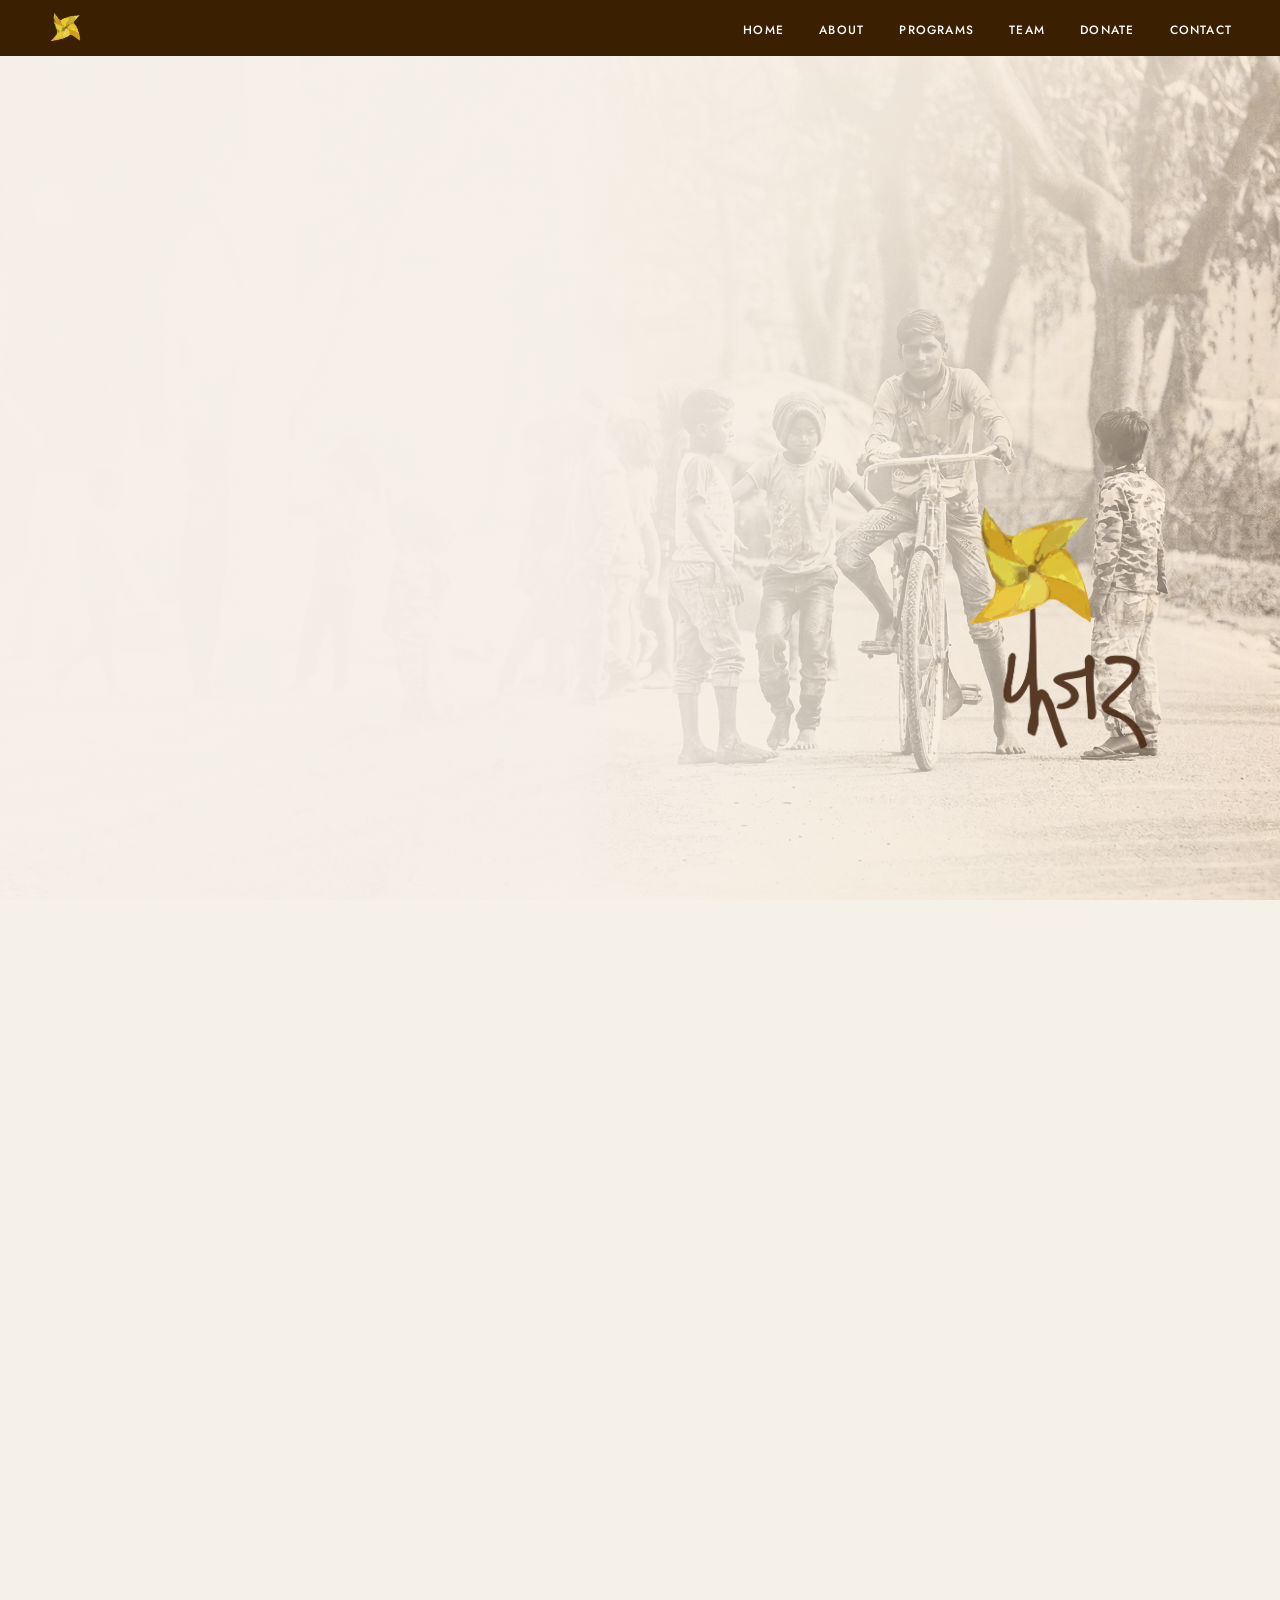
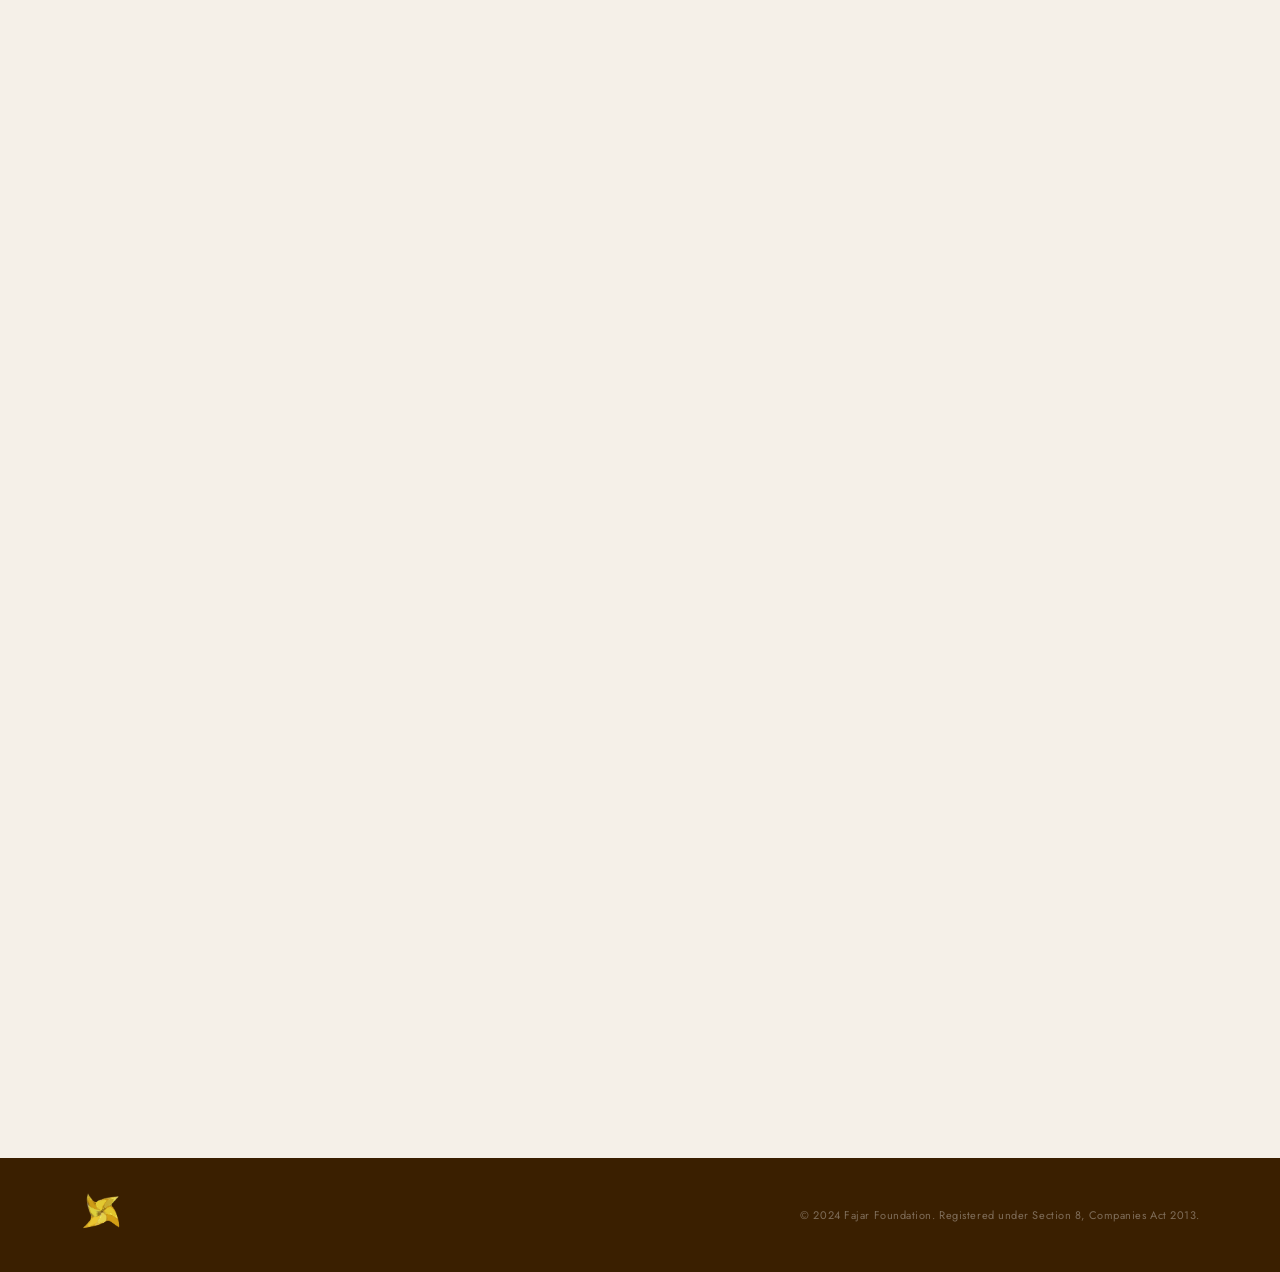
==== commit da48189e: "Change greeting from 'Hello' to 'Goodbye'" ====
--- a/index.html
+++ b/index.html
@@ -1,320 +1,821 @@
 <!DOCTYPE html>
 <html lang="en">
 <head>
-  <meta charset="UTF-8" />
-  <meta name="viewport" content="width=device-width, initial-scale=1.0"/>
-  <title>Fajar Foundation • Dawn of Transformation</title>
-  <!-- Premium Fonts -->
-  <link rel="preconnect" href="https://fonts.googleapis.com"/>
-  <link rel="preconnect" href="https://fonts.gstatic.com" crossorigin/>
-  <link href="https://fonts.googleapis.com/css2?family=Cormorant+Garamond:ital,wght@0,400;0,500;0,600;0,700;1,400;1,600&family=Jost:wght@300;400;500;600;700&display=swap" rel="stylesheet"/>
-  <style>
-    /* ===== RESET & VARIABLES ===== */
-    *, *::before, *::after { box-sizing: border-box; margin: 0; padding: 0; }
-
-    :root {
-      --brown-deep: #2e1a00;
-      --brown-dark: #3a1f00;
-      --brown-mid: #5c2d00;
-      --brown-warm: #6b3300;
-      --gold: #c89a2e;
-      --gold-light: #e8c060;
-      --gold-soft: #efd494;
-      --gold-pale: #f9efda;
-      --cream: #f5f0e8;
-      --cream-light: #faf7f2;
-      --cream-white: #fefcf8;
-      --text-dark: #2c1a00;
-      --text-mid: #5a3800;
-      --text-muted: #7a5c2e;
-      --border-card: #e8dcc8;
-      --border-light: #f0e5d2;
-      --font-serif: 'Cormorant Garamond', Georgia, serif;
-      --font-sans: 'Jost', sans-serif;
-      --shadow-sm: 0 8px 20px rgba(44,26,0,0.04);
-      --shadow-md: 0 18px 35px rgba(44,26,0,0.08);
-      --shadow-lift: 0 25px 45px -8px rgba(58,31,0,0.15);
-      --transition-smooth: all 0.45s cubic-bezier(0.25, 0.46, 0.45, 0.94);
-    }
-
-    html { scroll-behavior: smooth; }
-
-    body {
-      font-family: var(--font-sans);
-      background: var(--cream);
-      color: var(--text-dark);
-      overflow-x: hidden;
-      line-height: 1.5;
-    }
-
-    /* ===== SMOOTH SCROLL & SELECTION ===== */
-    ::selection { background: var(--gold); color: var(--brown-dark); }
-
-    /* ===== REVEAL ANIMATIONS ===== */
-    .reveal {
-      opacity: 0;
-      transform: translateY(28px);
-      transition: opacity 0.9s cubic-bezier(0.2, 0.9, 0.3, 1), transform 0.9s cubic-bezier(0.2, 0.9, 0.3, 1);
-    }
-    .reveal.visible { opacity: 1; transform: translateY(0); }
-
-    /* Stagger children automatically (optional) */
-    .stagger > * { transition-delay: calc(0.07s * var(--i, 0)); }
-
-    /* ===== NAVIGATION (premium fixed) ===== */
-    nav {
-      position: fixed; top: 0; left: 0; right: 0; z-index: 100;
-      background: rgba(46, 26, 0, 0.88);
-      backdrop-filter: blur(12px);
-      -webkit-backdrop-filter: blur(12px);
-      display: flex; align-items: center; justify-content: space-between;
-      padding: 0 3.5rem;
-      height: 70px;
-      box-shadow: 0 6px 18px rgba(0,0,0,0.03);
-      border-bottom: 1px solid rgba(200,154,46,0.18);
-    }
-
-    .nav-logo { display: flex; align-items: center; text-decoration: none; }
-    .nav-logo img {
-      height: 44px;
-      width: auto;
-      object-fit: contain;
-      filter: drop-shadow(0 2px 6px rgba(0,0,0,0.1));
-      animation: slowRotate 14s linear infinite;
-      transition: transform 0.2s;
-    }
-    @keyframes slowRotate {
-      0% { transform: rotate(0deg); }
-      100% { transform: rotate(360deg); }
-    }
-    .nav-links { display: flex; gap: 2.6rem; list-style: none; }
-    .nav-links a {
-      font-family: var(--font-sans);
-      font-size: 12px;
-      font-weight: 500;
-      letter-spacing: 0.14em;
-      color: #fff;
-      text-decoration: none;
-      padding-bottom: 4px;
-      border-bottom: 1.5px solid transparent;
-      transition: var(--transition-smooth);
-    }
-    .nav-links a:hover { color: var(--gold-light); border-bottom-color: var(--gold); }
-
-    /* ===== HERO (cinematic) ===== */
-    #home {
-      position: relative;
-      min-height: 100vh;
-      display: flex; align-items: center;
-      padding-top: 70px;
-      overflow: hidden;
-    }
-    .hero-bg {
-      position: absolute; inset: 0;
-      background: linear-gradient(105deg, rgba(245,240,232,0.96) 42%, rgba(245,240,232,0.45) 70%, rgba(245,240,232,0.05) 100%),
-                  url('hero.jpg') center/cover no-repeat;
-      z-index: 0;
-    }
-    .hero-content {
-      position: relative; z-index: 3;
-      padding: 0 6rem;
-      max-width: 780px;
-    }
-    .hero-tag {
-      font-size: 12px; font-weight: 600; letter-spacing: 0.24em;
-      color: var(--gold); text-transform: uppercase; margin-bottom: 1.5rem;
-      opacity: 0; animation: fadeUp 0.8s forwards;
-    }
-    .hero-title {
-      font-family: var(--font-serif);
-      font-size: clamp(3rem, 5.5vw, 4.5rem);
-      font-weight: 600; line-height: 1.12;
-      color: var(--brown-dark); margin-bottom: 1.8rem;
-      opacity: 0; animation: fadeUp 0.8s 0.15s forwards;
-    }
-    .hero-title .underline-gold {
-      color: var(--brown-dark);
-      background: linear-gradient(120deg, transparent 0%, transparent 40%, var(--gold-soft) 90%);
-      background-size: 200% 18%;
-      background-repeat: no-repeat;
-      background-position: 0 85%;
-      transition: background-size 0.4s;
-    }
-    .hero-body {
-      font-size: 1rem; font-weight: 300; line-height: 1.9;
-      color: var(--text-mid); max-width: 560px; margin-bottom: 2.5rem;
-      opacity: 0; animation: fadeUp 0.8s 0.3s forwards;
-    }
-    .hero-body strong { font-weight: 600; color: var(--text-dark); }
-    .hero-cta {
-      display: inline-flex; align-items: center; gap: 12px;
-      background: var(--brown-dark); color: var(--gold-light);
-      font-weight: 600; letter-spacing: 0.18em; text-transform: uppercase;
-      padding: 1rem 2.5rem; border-radius: 60px; text-decoration: none;
-      box-shadow: 0 6px 14px rgba(58,31,0,0.1);
-      transition: var(--transition-smooth); opacity: 0;
-      animation: fadeUp 0.8s 0.45s forwards;
-    }
-    .hero-cta:hover { background: var(--brown-mid); color: #fff; transform: scale(1.02); box-shadow: var(--shadow-md); }
-    .hero-dots { display: flex; gap: 10px; margin-top: 3rem; opacity: 0; animation: fadeUp 0.8s 0.6s forwards; }
-    .hero-dot { width: 30px; height: 7px; border-radius: 20px; background: var(--gold); }
-    .hero-dot.inactive { width: 7px; background: var(--gold-pale); border: 1px solid var(--gold); }
-    .hero-deco {
-      position: absolute; right: 5%; bottom: 10%; z-index: 2;
-      pointer-events: none; opacity: 0.9;
-      animation: floatDeco 8s infinite alternate ease-in-out;
-    }
-    @keyframes floatDeco { 0% { transform: translateY(0); } 100% { transform: translateY(-18px); } }
-    @keyframes fadeUp { to { opacity: 1; transform: translateY(0); } from { opacity: 0; transform: translateY(20px); } }
-
-    /* ===== SECTIONS BASE ===== */
-    section { padding: 6.5rem 5.5rem; }
-    .section-eyebrow {
-      display: inline-flex; align-items: center; gap: 12px;
-      font-size: 11px; font-weight: 600; letter-spacing: 0.22em;
-      text-transform: uppercase; color: var(--gold); margin-bottom: 1.5rem;
-    }
-    .section-eyebrow::before, .section-eyebrow::after {
-      content: ''; display: block; width: 36px; height: 1.5px; background: currentColor;
-    }
-
-    /* ===== ABOUT ===== */
-    #about {
-      background: var(--brown-dark);
-      text-align: center;
-    }
-    .about-title {
-      font-family: var(--font-serif);
-      font-size: clamp(2.6rem, 4.5vw, 3.8rem);
-      font-weight: 600; color: var(--gold-light); margin-bottom: 2rem;
-    }
-    .about-body {
-      font-size: 1rem; font-weight: 300; line-height: 1.9;
-      color: rgba(255,255,255,0.8); max-width: 760px; margin: 0 auto 2rem;
-    }
-    .about-body .highlight { color: var(--gold-light); font-weight: 500; }
-    .about-badge {
-      display: inline-flex; align-items: center; gap: 12px;
-      border: 1.5px solid rgba(200,154,46,0.5); border-radius: 60px;
-      padding: 12px 30px; color: var(--gold-light);
-      font-size: 0.9rem; letter-spacing: 0.05em;
-      backdrop-filter: blur(4px);
-    }
-
-    /* ===== BELIEF ===== */
-    #belief {
-      background: var(--cream);
-      display: grid; grid-template-columns: 1fr 1fr;
-      gap: 4rem; align-items: start;
-    }
-    .belief-title {
-      font-family: var(--font-serif);
-      font-size: clamp(2.4rem, 3.8vw, 3.4rem);
-      font-weight: 600; color: var(--brown-dark); line-height: 1.2; margin-bottom: 1.5rem;
-    }
-    .belief-body { font-size: 1rem; color: var(--text-mid); }
-    .belief-cards { display: flex; flex-direction: column; gap: 1.2rem; }
-    .belief-card {
-      background: var(--cream-white); border: 1px solid var(--border-light);
-      border-radius: 20px; padding: 1.8rem 2rem;
-      box-shadow: var(--shadow-sm); transition: var(--transition-smooth);
-    }
-    .belief-card:hover { box-shadow: var(--shadow-md); border-color: var(--gold-soft); }
-
-    /* ===== APPROACH ===== */
-    #approach { background: var(--cream-light); }
-    .approach-grid { display: grid; grid-template-columns: 1fr 1fr; gap: 2rem; }
-    .approach-card {
-      background: var(--cream-white); border-radius: 24px;
-      padding: 2.5rem; border: 1px solid var(--border-light);
-      box-shadow: var(--shadow-sm); transition: var(--transition-smooth);
-    }
-    .approach-card:hover { transform: translateY(-6px); box-shadow: var(--shadow-lift); }
-
-    /* ===== QUOTE ===== */
-    #quote { background: var(--brown-deep); text-align: center; }
-    .quote-text { font-size: clamp(1.8rem, 3.2vw, 2.5rem); }
-
-    /* ===== IMPACT (upgraded counters) ===== */
-    #impact { background: var(--cream-white); text-align: center; }
-    .impact-grid {
-      display: grid; grid-template-columns: repeat(4, 1fr);
-      gap: 2rem; max-width: 1000px; margin: 0 auto;
-    }
-    .impact-card {
-      background: var(--cream); border-radius: 28px; padding: 2.8rem 1.5rem;
-      box-shadow: var(--shadow-sm); border: 1px solid var(--border-light);
-      transition: var(--transition-smooth);
-    }
-    .impact-card:hover { box-shadow: var(--shadow-md); background: var(--cream-white); }
-    .impact-number {
-      font-family: var(--font-serif); font-size: 3.5rem; font-weight: 700;
-      color: var(--gold); margin-bottom: 0.5rem;
-    }
-
-    /* ===== PROGRAMS ===== */
-    .programs-grid { display: grid; grid-template-columns: repeat(3, 1fr); gap: 2rem; }
-    .prog-card {
-      background: var(--cream-white); border-radius: 22px;
-      padding: 2.5rem 2rem; transition: var(--transition-smooth);
-      border: 1px solid var(--border-light);
-    }
-    .prog-card:hover { transform: translateY(-6px); box-shadow: var(--shadow-lift); }
-
-    /* ===== TEAM (premium cards) ===== */
-    #team { background: var(--cream-light); }
-    .team-grid { display: grid; grid-template-columns: repeat(3, 1fr); gap: 2.5rem; max-width: 1100px; margin: 0 auto; }
-    .team-card {
-      background: var(--cream-white); border-radius: 28px;
-      overflow: hidden; box-shadow: var(--shadow-sm);
-      transition: var(--transition-smooth); border: 1px solid var(--border-light);
-    }
-    .team-card:hover { box-shadow: var(--shadow-lift); transform: translateY(-6px); }
-    .team-photo-wrap img {
-      width: 100%; height: 100%; object-fit: cover; transition: transform 0.7s;
-    }
-    .team-card:hover .team-photo-wrap img { transform: scale(1.05); }
-
-    /* ===== DONATE ===== */
-    #donate { background: var(--brown-warm); }
-    .donate-btn {
-      background: var(--gold); color: var(--brown-dark);
-      padding: 1rem 3rem; border-radius: 60px; font-weight: 700;
-      box-shadow: 0 10px 18px rgba(0,0,0,0.1);
-      transition: var(--transition-smooth);
-    }
-    .donate-btn:hover { background: var(--gold-light); transform: scale(1.02); }
-
-    /* ===== CONTACT ===== */
-    .contact-form input, .contact-form textarea {
-      border-radius: 40px; border: 1.5px solid var(--border-card);
-      background: var(--cream-white); padding: 1rem 1.5rem;
-    }
-    .contact-submit {
-      border-radius: 60px; background: var(--brown-dark);
-      padding: 1rem 2.8rem; font-weight: 600;
-    }
-
-    /* ===== FOOTER ===== */
-    footer { background: var(--brown-deep); padding: 2.5rem 5rem; }
-
-    /* ===== RESPONSIVE ===== */
-    @media (max-width: 1000px) {
-      section { padding: 5rem 2.5rem; }
-      nav { padding: 0 2rem; }
-      #belief { grid-template-columns: 1fr; }
-      .approach-grid, .programs-grid, .impact-grid { grid-template-columns: 1fr 1fr; }
-      .team-grid { grid-template-columns: 1fr; max-width: 450px; }
-    }
-    @media (max-width: 700px) {
-      .approach-grid, .programs-grid, .impact-grid { grid-template-columns: 1fr; }
-      .hero-content { padding: 0 2rem; }
-    }
-  </style>
+<meta charset="UTF-8" />
+<meta name="viewport" content="width=device-width, initial-scale=1.0"/>
+<title>Fajar Foundation</title>
+<link rel="preconnect" href="https://fonts.googleapis.com"/>
+<link rel="preconnect" href="https://fonts.gstatic.com" crossorigin/>
+<link href="https://fonts.googleapis.com/css2?family=Cormorant+Garamond:ital,wght@0,400;0,500;0,600;0,700;1,400;1,600&family=Jost:wght@300;400;500;600&display=swap" rel="stylesheet"/>
+<style>
+  *, *::before, *::after { box-sizing: border-box; margin: 0; padding: 0; }
+
+  :root {
+    --brown-dark:   #3a1f00;
+    --brown-mid:    #5c2d00;
+    --brown-warm:   #6b3300;
+    --gold:         #c89a2e;
+    --gold-light:   #e8c060;
+    --gold-pale:    #f5e6c0;
+    --cream:        #f5f0e8;
+    --cream-light:  #faf7f2;
+    --text-dark:    #2c1a00;
+    --text-mid:     #5a3800;
+    --text-muted:   #7a5c2e;
+    --border-card:  #e8dcc8;
+    --font-serif:   'Cormorant Garamond', Georgia, serif;
+    --font-sans:    'Jost', sans-serif;
+  }
+
+  html { scroll-behavior: smooth; }
+
+  body {
+    font-family: var(--font-sans);
+    background: var(--cream);
+    color: var(--text-dark);
+    overflow-x: hidden;
+  }
+
+  @keyframes slowRotate {
+  from {
+    transform: rotate(0deg);
+  }
+  to {
+    transform: rotate(360deg);
+  }
+}
+
+.nav-logo img {
+  animation: slowRotate 12s linear infinite;
+}
+
+/* IMPACT */
+#impact {
+  background: var(--cream-light);
+  padding: 6rem 5rem;
+  text-align: center;
+}
+
+.impact-eyebrow {
+  font-size: 11px;
+  letter-spacing: 0.2em;
+  text-transform: uppercase;
+  color: var(--gold);
+  margin-bottom: 1rem;
+}
+
+.impact-title {
+  font-family: var(--font-serif);
+  font-size: clamp(2rem, 3.5vw, 2.8rem);
+  font-weight: 600;
+  color: var(--brown-dark);
+  margin-bottom: 1rem;
+}
+
+.impact-sub {
+  font-size: 15px;
+  color: var(--text-muted);
+  max-width: 500px;
+  margin: 0 auto 3rem;
+}
+
+.impact-grid {
+  display: grid;
+  grid-template-columns: repeat(4, 1fr);
+  gap: 2rem;
+  max-width: 900px;
+  margin: 0 auto;
+}
+
+.impact-card {
+  background: var(--cream);
+  border: 1px solid var(--border-card);
+  border-radius: 12px;
+  padding: 2rem 1rem;
+}
+
+.impact-number {
+  font-family: var(--font-serif);
+  font-size: 2.5rem;
+  color: var(--gold);
+  margin-bottom: 0.5rem;
+}
+
+.impact-label {
+  font-size: 13px;
+  color: var(--text-muted);
+}
+
+/* Responsive */
+@media (max-width: 900px) {
+  .impact-grid {
+    grid-template-columns: 1fr 1fr;
+  }
+}
+
+ 
+
+  /* NAV */
+  nav {
+    position: fixed; top: 0; left: 0; right: 0; z-index: 100;
+    background: var(--brown-dark);
+    display: flex; align-items: center; justify-content: space-between;
+    padding: 0 3rem;
+    height: 56px;
+  }
+
+  .nav-logo {
+    display: flex; align-items: center;
+    text-decoration: none;
+  }
+
+  .nav-logo img {
+    height: 36px;
+    width: auto;
+    object-fit: contain;
+  }
+
+  .nav-links {
+    display: flex; gap: 2.2rem; list-style: none;
+  }
+
+  .nav-links a {
+    font-family: var(--font-sans);
+    font-size: 12px;
+    font-weight: 500;
+    letter-spacing: 0.1em;
+    color: #fff;
+    text-decoration: none;
+    transition: color 0.2s;
+  }
+
+  .nav-links a:hover { color: var(--gold-light); }
+
+  /* HERO */
+  #home {
+    position: relative;
+    min-height: 100vh;
+    display: flex; align-items: center;
+    padding-top: 56px;
+    overflow: hidden;
+  }
+
+  .hero-bg {
+    position: absolute; inset: 0;
+    background:
+      linear-gradient(to right, rgba(245,240,232,0.97) 45%, rgba(245,240,232,0.5) 75%, rgba(245,240,232,0.1) 100%),
+      url('hero.jpg') center/cover no-repeat;
+  }
+
+  .hero-content {
+    position: relative; z-index: 2;
+    padding: 0 5rem;
+    max-width: 680px;
+  }
+
+  .hero-tag {
+    font-family: var(--font-sans);
+    font-size: 11px;
+    font-weight: 500;
+    letter-spacing: 0.2em;
+    color: var(--gold);
+    margin-bottom: 1.2rem;
+    text-transform: uppercase;
+  }
+
+  .hero-title {
+    font-family: var(--font-serif);
+    font-size: clamp(2.4rem, 4vw, 3.6rem);
+    font-weight: 600;
+    line-height: 1.15;
+    color: var(--brown-dark);
+    margin-bottom: 1.4rem;
+  }
+
+  .hero-title .underline-gold {
+    color: var(--gold);
+    text-decoration: underline;
+    text-decoration-color: var(--gold);
+    text-underline-offset: 4px;
+  }
+
+  .hero-body {
+    font-size: 15px;
+    font-weight: 300;
+    line-height: 1.75;
+    color: var(--text-mid);
+    max-width: 480px;
+    margin-bottom: 2.2rem;
+  }
+
+  .hero-body strong { font-weight: 600; color: var(--text-dark); }
+
+  .hero-cta {
+    display: inline-flex; align-items: center; gap: 10px;
+    background: var(--brown-dark);
+    color: var(--gold-light);
+    font-family: var(--font-sans);
+    font-size: 11px;
+    font-weight: 500;
+    letter-spacing: 0.15em;
+    text-transform: uppercase;
+    text-decoration: none;
+    padding: 14px 28px;
+    border-radius: 40px;
+    transition: background 0.2s;
+  }
+
+  .hero-cta:hover { background: var(--brown-mid); color: #fff; }
+
+  .hero-dots { display: flex; gap: 8px; margin-top: 2.5rem; }
+
+  .hero-dot {
+    width: 22px; height: 7px; border-radius: 4px;
+    background: var(--gold);
+  }
+
+  .hero-dot.inactive {
+    width: 7px;
+    background: var(--gold-pale);
+    border: 1px solid var(--gold);
+  }
+
+  .hero-deco {
+    position: absolute; right: 8%; bottom: 12%; z-index: 2;
+    pointer-events: none;
+  }
+
+  /* ABOUT */
+  #about {
+    background: var(--brown-dark);
+    padding: 6rem 5rem;
+    text-align: center;
+  }
+
+  .section-eyebrow {
+    display: inline-flex; align-items: center; gap: 10px;
+    font-family: var(--font-sans);
+    font-size: 11px;
+    font-weight: 500;
+    letter-spacing: 0.2em;
+    text-transform: uppercase;
+    color: var(--gold-light);
+    margin-bottom: 2rem;
+  }
+
+  .section-eyebrow::before,
+  .section-eyebrow::after {
+    content: '';
+    display: block; width: 32px; height: 1px;
+    background: currentColor;
+  }
+
+  .about-title {
+    font-family: var(--font-serif);
+    font-size: clamp(2.2rem, 4vw, 3.4rem);
+    font-weight: 600;
+    color: var(--gold-light);
+    margin-bottom: 2rem;
+    line-height: 1.2;
+  }
+
+  .about-body {
+    font-size: 15px;
+    font-weight: 300;
+    line-height: 1.8;
+    color: rgba(255,255,255,0.75);
+    max-width: 700px;
+    margin: 0 auto 2rem;
+  }
+
+  .about-body .highlight { color: var(--gold-light); font-weight: 500; }
+
+  .about-badge {
+    display: inline-flex; align-items: center; gap: 10px;
+    border: 1px solid rgba(200,154,46,0.5);
+    border-radius: 40px;
+    padding: 10px 24px;
+    color: var(--gold-light);
+    font-size: 13px;
+    font-weight: 400;
+    letter-spacing: 0.04em;
+  }
+
+  .about-badge::before, .about-badge::after { content: '•'; font-size: 10px; color: var(--gold); }
+
+  /* BELIEF */
+  #belief {
+    background: var(--cream);
+    padding: 6rem 5rem;
+    display: grid;
+    grid-template-columns: 1fr 1fr;
+    gap: 4rem;
+    align-items: start;
+  }
+
+  .belief-eyebrow {
+    display: inline-flex; align-items: center; gap: 10px;
+    font-family: var(--font-sans);
+    font-size: 11px;
+    font-weight: 500;
+    letter-spacing: 0.2em;
+    text-transform: uppercase;
+    color: var(--gold);
+    margin-bottom: 1.5rem;
+  }
+
+  .belief-eyebrow::before {
+    content: '';
+    display: block; width: 32px; height: 1px;
+    background: var(--gold);
+  }
+
+  .belief-title {
+    font-family: var(--font-serif);
+    font-size: clamp(2rem, 3.5vw, 3rem);
+    font-weight: 600;
+    color: var(--brown-dark);
+    line-height: 1.2;
+    margin-bottom: 1.5rem;
+  }
+
+  .belief-body {
+    font-size: 15px;
+    font-weight: 300;
+    line-height: 1.85;
+    color: var(--text-mid);
+  }
+
+  .belief-body .highlight { color: var(--gold); font-weight: 600; }
+  .belief-body strong { font-weight: 600; color: var(--text-dark); }
+
+  .belief-cards { display: flex; flex-direction: column; gap: 1rem; }
+
+  .belief-card {
+    background: var(--cream-light);
+    border: 1px solid var(--border-card);
+    border-radius: 12px;
+    padding: 1.4rem 1.6rem;
+  }
+
+  .belief-card-icon { font-size: 20px; margin-bottom: 0.7rem; display: block; }
+
+  .belief-card-title {
+    font-family: var(--font-sans);
+    font-size: 11px;
+    font-weight: 600;
+    letter-spacing: 0.15em;
+    text-transform: uppercase;
+    color: var(--brown-dark);
+    margin-bottom: 0.4rem;
+  }
+
+  .belief-card-body { font-size: 13px; font-weight: 300; line-height: 1.65; color: var(--text-muted); }
+
+  /* APPROACH */
+  #approach { background: var(--cream-light); padding: 6rem 5rem; }
+
+  .approach-eyebrow {
+    display: inline-flex; align-items: center; gap: 10px;
+    font-family: var(--font-sans);
+    font-size: 11px;
+    font-weight: 500;
+    letter-spacing: 0.2em;
+    text-transform: uppercase;
+    color: var(--gold);
+    margin-bottom: 1rem;
+  }
+
+  .approach-eyebrow::before {
+    content: '';
+    display: block; width: 32px; height: 1px;
+    background: var(--gold);
+  }
+
+  .approach-header { margin-bottom: 3rem; }
+
+  .approach-title {
+    font-family: var(--font-serif);
+    font-size: clamp(2rem, 3.5vw, 2.8rem);
+    font-weight: 600;
+    color: var(--brown-dark);
+    margin-bottom: 1rem;
+  }
+
+  .approach-sub { font-size: 15px; font-weight: 300; line-height: 1.75; color: var(--text-muted); max-width: 520px; }
+
+  .approach-grid { display: grid; grid-template-columns: 1fr 1fr; gap: 1.5rem; }
+
+  .approach-card {
+    background: var(--cream);
+    border: 1px solid var(--border-card);
+    border-top: 4px solid var(--gold);
+    border-radius: 12px;
+    padding: 2rem;
+  }
+
+  .approach-card-top {
+    display: flex; justify-content: space-between; align-items: flex-start;
+    margin-bottom: 1.2rem;
+  }
+
+  .approach-card-icon {
+    width: 44px; height: 44px;
+    background: var(--brown-dark);
+    border-radius: 10px;
+    display: flex; align-items: center; justify-content: center;
+  }
+
+  .approach-card-icon svg { width: 20px; height: 20px; }
+
+  .approach-card-num {
+    font-family: var(--font-serif);
+    font-size: 3rem;
+    font-weight: 700;
+    color: var(--gold-pale);
+    line-height: 1;
+  }
+
+  .approach-card-title {
+    font-family: var(--font-serif);
+    font-size: 1.35rem;
+    font-weight: 600;
+    color: var(--brown-dark);
+    margin-bottom: 0.8rem;
+  }
+
+  .approach-card-body { font-size: 13.5px; font-weight: 300; line-height: 1.8; color: var(--text-muted); }
+  .approach-card-body .hl { color: var(--gold); font-weight: 500; }
+  .approach-card-body strong { font-weight: 600; color: var(--text-dark); }
+
+  /* QUOTE */
+  #quote { background: var(--brown-dark); padding: 5rem 5rem; text-align: center; }
+
+  .quote-mark {
+    font-size: 3rem; color: var(--gold); line-height: 0.6;
+    display: block; margin-bottom: 1.8rem; font-family: Georgia, serif;
+  }
+
+  .quote-text {
+    font-family: var(--font-serif);
+    font-style: italic;
+    font-size: clamp(1.5rem, 2.8vw, 2.2rem);
+    font-weight: 400;
+    color: rgba(255,255,255,0.92);
+    max-width: 760px;
+    margin: 0 auto 1.5rem;
+    line-height: 1.5;
+  }
+
+  .quote-text .people { color: var(--gold-light); font-weight: 600; }
+
+  .quote-attr {
+    font-family: var(--font-sans);
+    font-size: 11px;
+    letter-spacing: 0.2em;
+    font-weight: 500;
+    color: rgba(255,255,255,0.45);
+    text-transform: uppercase;
+  }
+
+  /* PROGRAMS */
+  #programs { background: var(--cream); padding: 6rem 5rem; text-align: center; }
+
+  .programs-title {
+    font-family: var(--font-serif);
+    font-size: clamp(2rem, 3.5vw, 2.8rem);
+    font-weight: 600;
+    color: var(--brown-dark);
+    margin-bottom: 0.8rem;
+  }
+
+  .programs-sub {
+    font-size: 15px; color: var(--text-muted);
+    max-width: 520px; margin: 0 auto 3rem;
+    font-weight: 300; line-height: 1.7;
+  }
+
+  .programs-grid {
+    display: grid; grid-template-columns: repeat(3, 1fr);
+    gap: 1.5rem; max-width: 960px; margin: 0 auto;
+  }
+
+  .prog-card {
+    background: var(--cream-light);
+    border: 1px solid var(--border-card);
+    border-radius: 12px;
+    padding: 2rem 1.5rem;
+    text-align: left;
+  }
+
+  .prog-card-icon {
+    width: 44px; height: 44px;
+    background: var(--brown-dark);
+    border-radius: 10px;
+    display: flex; align-items: center; justify-content: center;
+    margin-bottom: 1.2rem; font-size: 18px;
+  }
+
+  .prog-card-title {
+    font-family: var(--font-serif);
+    font-size: 1.2rem; font-weight: 600;
+    color: var(--brown-dark); margin-bottom: 0.6rem;
+  }
+
+  .prog-card-body { font-size: 13px; font-weight: 300; line-height: 1.7; color: var(--text-muted); }
+
+<!-- IMPACT -->
+<section id="impact">
+  <div class="impact-header reveal">
+    <div class="impact-eyebrow">OUR IMPACT</div>
+    <h2 class="impact-title">Numbers that Tell Our Story</h2>
+    <p class="impact-sub">Every number reflects a life touched, a future shaped, and a community strengthened.</p>
+  </div>
+
+  <div class="impact-grid">
+
+    <div class="impact-card">
+      <h3 class="impact-number" data-target="5000">0</h3>
+      <p class="impact-label">Students Reached</p>
+    </div>
+
+    <div class="impact-card">
+      <h3 class="impact-number" data-target="120">0</h3>
+      <p class="impact-label">Schools Engaged</p>
+    </div>
+
+    <div class="impact-card">
+      <h3 class="impact-number" data-target="25">0</h3>
+      <p class="impact-label">Districts Covered</p>
+    </div>
+
+    <div class="impact-card">
+      <h3 class="impact-number" data-target="300">0</h3>
+      <p class="impact-label">Youth Leaders Developed</p>
+    </div>
+
+  </div>
+</section>
+ 
+  /* TEAM */
+  #team { background: var(--cream-light); padding: 6rem 5rem; text-align: center; }
+
+  .team-eyebrow {
+    display: inline-flex; align-items: center; gap: 10px;
+    font-family: var(--font-sans);
+    font-size: 11px; font-weight: 500;
+    letter-spacing: 0.2em; text-transform: uppercase;
+    color: var(--gold); margin-bottom: 1rem;
+  }
+
+  .team-eyebrow::before, .team-eyebrow::after {
+    content: '';
+    display: block; width: 32px; height: 1px;
+    background: var(--gold);
+  }
+
+  .team-title {
+    font-family: var(--font-serif);
+    font-size: clamp(2rem, 3.5vw, 2.8rem);
+    font-weight: 600;
+    color: var(--brown-dark);
+    margin-bottom: 0.8rem;
+  }
+
+  .team-sub {
+    font-size: 15px; color: var(--text-muted);
+    max-width: 480px; margin: 0 auto 3.5rem;
+    font-weight: 300; line-height: 1.7;
+  }
+
+  .team-grid {
+    display: grid;
+    grid-template-columns: repeat(3, 1fr);
+    gap: 2rem;
+    max-width: 960px;
+    margin: 0 auto;
+  }
+
+  .team-card {
+    background: var(--cream);
+    border: 1px solid var(--border-card);
+    border-radius: 16px;
+    overflow: hidden;
+    text-align: left;
+    transition: transform 0.3s ease, box-shadow 0.3s ease;
+    display: flex; flex-direction: column;
+  }
+
+  .team-card:hover {
+    transform: translateY(-5px);
+    box-shadow: 0 18px 44px rgba(58,31,0,0.13);
+  }
+
+  .team-photo-wrap {
+    width: 100%;
+    aspect-ratio: 3/3.6;
+    overflow: hidden;
+    background: var(--gold-pale);
+  }
+
+  .team-photo-wrap img {
+    width: 100%; height: 100%;
+    object-fit: cover;
+    object-position: top center;
+    display: block;
+    transition: transform 0.4s ease;
+  }
+
+  .team-card:hover .team-photo-wrap img { transform: scale(1.04); }
+
+  .team-info {
+    padding: 1.4rem 1.6rem 1.6rem;
+    flex: 1;
+  }
+
+  .team-badge {
+    display: inline-block;
+    font-family: var(--font-sans);
+    font-size: 10px; font-weight: 600;
+    letter-spacing: 0.14em; text-transform: uppercase;
+    color: var(--gold);
+    background: rgba(200,154,46,0.1);
+    border: 1px solid rgba(200,154,46,0.3);
+    border-radius: 20px;
+    padding: 4px 12px;
+    margin-bottom: 0.7rem;
+  }
+
+  .team-name {
+    font-family: var(--font-serif);
+    font-size: 1.35rem; font-weight: 600;
+    color: var(--brown-dark);
+    margin-bottom: 0.65rem;
+    line-height: 1.2;
+  }
+
+  .team-bio {
+    font-size: 13px; font-weight: 300;
+    line-height: 1.72; color: var(--text-muted);
+  }
+
+  .team-card-bar {
+    height: 3px;
+    background: linear-gradient(to right, var(--gold), var(--gold-light));
+  }
+
+  /* DONATE */
+  #donate { background: var(--brown-warm); padding: 6rem 5rem; text-align: center; }
+
+  .donate-eyebrow {
+    display: inline-flex; align-items: center; gap: 10px;
+    font-family: var(--font-sans);
+    font-size: 11px; font-weight: 500;
+    letter-spacing: 0.2em; text-transform: uppercase;
+    color: var(--gold-light); margin-bottom: 1.5rem;
+  }
+
+  .donate-eyebrow::before, .donate-eyebrow::after {
+    content: '';
+    display: block; width: 32px; height: 1px;
+    background: var(--gold-light);
+  }
+
+  .donate-title {
+    font-family: var(--font-serif);
+    font-size: clamp(2rem, 3.5vw, 2.8rem);
+    font-weight: 600; color: var(--gold-light); margin-bottom: 1rem;
+  }
+
+  .donate-sub {
+    font-size: 15px; color: rgba(255,255,255,0.7);
+    max-width: 480px; margin: 0 auto 2.5rem;
+    font-weight: 300; line-height: 1.7;
+  }
+
+  .donate-btn {
+    display: inline-flex; align-items: center; gap: 10px;
+    background: var(--gold); color: var(--brown-dark);
+    font-family: var(--font-sans);
+    font-size: 12px; font-weight: 600;
+    letter-spacing: 0.12em; text-transform: uppercase;
+    padding: 14px 36px; border-radius: 40px;
+    text-decoration: none; transition: background 0.2s;
+  }
+
+  .donate-btn:hover { background: var(--gold-light); }
+
+  /* CONTACT */
+  #contact { background: var(--cream); padding: 6rem 5rem; text-align: center; }
+
+  .contact-eyebrow {
+    display: inline-flex; align-items: center; gap: 10px;
+    font-family: var(--font-sans);
+    font-size: 11px; font-weight: 500;
+    letter-spacing: 0.2em; text-transform: uppercase;
+    color: var(--gold); margin-bottom: 1rem;
+  }
+
+  .contact-eyebrow::before, .contact-eyebrow::after {
+    content: '';
+    display: block; width: 32px; height: 1px;
+    background: var(--gold);
+  }
+
+  .contact-title {
+    font-family: var(--font-serif);
+    font-size: clamp(2rem, 3.5vw, 2.8rem);
+    font-weight: 600; color: var(--brown-dark); margin-bottom: 0.8rem;
+  }
+
+  .contact-sub {
+    font-size: 15px; color: var(--text-muted);
+    max-width: 420px; margin: 0 auto 3rem;
+    font-weight: 300; line-height: 1.7;
+  }
+
+  .contact-form {
+    max-width: 560px; margin: 0 auto;
+    display: flex; flex-direction: column; gap: 1rem;
+    text-align: left;
+  }
+
+  .contact-form input,
+  .contact-form textarea {
+    width: 100%; padding: 13px 16px;
+    border: 1px solid var(--border-card);
+    border-radius: 8px;
+    background: var(--cream-light);
+    font-family: var(--font-sans);
+    font-size: 14px; font-weight: 300;
+    color: var(--text-dark); outline: none;
+    transition: border 0.2s;
+  }
+
+  .contact-form input::placeholder,
+  .contact-form textarea::placeholder { color: var(--text-muted); }
+
+  .contact-form input:focus,
+  .contact-form textarea:focus { border-color: var(--gold); }
+
+  .contact-form textarea { resize: vertical; min-height: 120px; }
+
+  .contact-submit {
+    display: inline-flex; align-items: center; gap: 10px;
+    background: var(--brown-dark); color: var(--gold-light);
+    font-family: var(--font-sans);
+    font-size: 11px; font-weight: 500;
+    letter-spacing: 0.15em; text-transform: uppercase;
+    padding: 14px 32px; border-radius: 40px;
+    border: none; cursor: pointer; align-self: flex-start;
+    transition: background 0.2s;
+  }
+
+  .contact-submit:hover { background: var(--brown-mid); }
+
+  /* FOOTER */
+  footer {
+    background: var(--brown-dark);
+    padding: 2rem 5rem;
+    display: flex; align-items: center; justify-content: space-between;
+  }
+
+  .footer-logo img {
+    height: 44px; width: auto; object-fit: contain;
+  }
+
+  .footer-copy {
+    font-size: 11px;
+    color: rgba(255,255,255,0.35);
+    letter-spacing: 0.05em;
+  }
+
+  /* SCROLL ANIMATION */
+  .reveal {
+    opacity: 0; transform: translateY(24px);
+    transition: opacity 0.7s ease, transform 0.7s ease;
+  }
+
+  .reveal.visible { opacity: 1; transform: none; }
+
+  /* RESPONSIVE */
+  @media (max-width: 900px) {
+    nav { padding: 0 1.5rem; }
+    .nav-links { gap: 1.2rem; }
+    #home, #about, #belief, #approach, #quote,
+    #programs, #team, #donate, #contact { padding-left: 2rem; padding-right: 2rem; }
+    .hero-content { padding: 0 2rem; }
+    #belief { grid-template-columns: 1fr; }
+    .approach-grid { grid-template-columns: 1fr; }
+    .programs-grid { grid-template-columns: 1fr 1fr; }
+    .team-grid { grid-template-columns: 1fr; max-width: 400px; }
+    footer { flex-direction: column; gap: 1rem; text-align: center; padding: 2rem; }
+  }
+</style>
 </head>
 <body>
 
-<!-- NAVIGATION -->
+<!-- NAV -->
 <nav>
   <a href="#home" class="nav-logo">
     <img src="logo.png" alt="Fajar Foundation"/>
@@ -323,7 +824,6 @@
     <li><a href="#home">HOME</a></li>
     <li><a href="#about">ABOUT</a></li>
     <li><a href="#programs">PROGRAMS</a></li>
-    <li><a href="#impact">IMPACT</a></li>
     <li><a href="#team">TEAM</a></li>
     <li><a href="#donate">DONATE</a></li>
     <li><a href="#contact">CONTACT</a></li>
@@ -344,11 +844,14 @@
     </p>
     <a href="#about" class="hero-cta">DISCOVER OUR STORY →</a>
     <div class="hero-dots">
-      <div class="hero-dot"></div><div class="hero-dot inactive"></div><div class="hero-dot inactive"></div><div class="hero-dot inactive"></div>
+      <div class="hero-dot"></div>
+      <div class="hero-dot inactive"></div>
+      <div class="hero-dot inactive"></div>
+      <div class="hero-dot inactive"></div>
     </div>
   </div>
   <div class="hero-deco">
-    <img src="ff_logo.png" alt="Fajar Logo" style="width:200px; opacity:0.85;">
+    <img src="ff_logo.png" alt="Fajar Logo" style="width:220px; opacity:0.9;">
   </div>
 </section>
 
@@ -356,97 +859,184 @@
 <section id="about" class="reveal">
   <div class="section-eyebrow">ABOUT FAJAR</div>
   <h2 class="about-title">The Dawn of Transformation</h2>
-  <p class="about-body"><span class="highlight">FAJAR Foundation</span>, established in 2024 and registered under <span class="highlight">Section 8 of the Companies Act, 2013</span>, is a non-profit deeply rooted in rural India.</p>
-  <p class="about-body">More than an organization, FAJAR is a <span class="highlight">movement</span> — a collective of young professionals committed to those on the margins.</p>
+  <p class="about-body">
+    <span class="highlight">FAJAR Foundation</span>, established in 2024 and registered under <span class="highlight">Section 8 of the Companies Act, 2013</span>, is a non-profit organization deeply rooted in the heart of rural India.
+  </p>
+  <p class="about-body">
+    More than just an organization, FAJAR is a <span class="highlight">movement</span> — a collective of young professionals committed to those whom the world has overlooked or pushed to the margins.
+  </p>
   <div class="about-badge">"Fajar" means Dawn — the beginning of a new era</div>
 </section>
 
-<!-- BELIEF -->
+<!-- CORE BELIEF -->
 <section id="belief">
   <div class="belief-left reveal">
-    <div class="section-eyebrow" style="margin-bottom:1rem;">OUR CORE BELIEF</div>
+    <div class="belief-eyebrow">OUR CORE BELIEF</div>
     <h2 class="belief-title">Justice is not an Ideal.<br>It is a Practical Necessity.</h2>
-    <p class="belief-body">We believe that a thriving community is built upon the pillars of social, economic, and political <span class="highlight" style="color:var(--gold);">JUSTICE</span>. <strong>SOCIAL EQUITY</strong> is a practical necessity — not a distant aspiration.</p>
+    <p class="belief-body">
+      We believe that a thriving community is built upon the pillars of social, economic, and political
+      <span class="highlight">JUSTICE</span>. For us, <strong>SOCIAL EQUITY</strong> is a practical necessity for millions of underprivileged sections — not a distant aspiration, but an urgent and actionable commitment we pursue every single day.
+    </p>
   </div>
   <div class="belief-cards reveal">
-    <div class="belief-card"><span class="belief-card-icon">⚖️</span><p class="belief-card-title">SOCIAL</p><p>Equity and dignity for every individual.</p></div>
-    <div class="belief-card"><span class="belief-card-icon">📈</span><p class="belief-card-title">ECONOMIC</p><p>Opportunities and self-reliance.</p></div>
-    <div class="belief-card"><span class="belief-card-icon">🗣️</span><p class="belief-card-title">POLITICAL</p><p>Voice, representation, leadership.</p></div>
+    <div class="belief-card">
+      <span class="belief-card-icon">⚖️</span>
+      <p class="belief-card-title">SOCIAL</p>
+      <p class="belief-card-body">Equity and dignity for every individual regardless of background.</p>
+    </div>
+    <div class="belief-card">
+      <span class="belief-card-icon">📈</span>
+      <p class="belief-card-title">ECONOMIC</p>
+      <p class="belief-card-body">Opportunities and self-reliance for marginalized communities.</p>
+    </div>
+    <div class="belief-card">
+      <span class="belief-card-icon">🗣️</span>
+      <p class="belief-card-title">POLITICAL</p>
+      <p class="belief-card-body">Voice, representation, and leadership from within communities.</p>
+    </div>
   </div>
 </section>
 
 <!-- APPROACH -->
 <section id="approach">
   <div class="approach-header reveal">
-    <div class="section-eyebrow">OUR APPROACH</div>
-    <h2 class="about-title" style="color:var(--brown-dark);">How We Create Change</h2>
-    <p style="max-width:600px;">Our work rests on two powerful convictions — education transforms, and the best solutions come from within.</p>
+    <div class="approach-eyebrow">OUR APPROACH</div>
+    <h2 class="approach-title">How We Create Change</h2>
+    <p class="approach-sub">Our work rests on two powerful convictions — that education is transformative, and that the best solutions come from within the community.</p>
   </div>
   <div class="approach-grid">
-    <div class="approach-card reveal"><span class="approach-card-num">01</span><h3>Education as Pathway</h3><p>Quality education breaks generational marginalization.</p></div>
-    <div class="approach-card reveal"><span class="approach-card-num">02</span><h3>Youth as Catalyst</h3><p>Rural youth as primary change agents.</p></div>
+    <div class="approach-card reveal">
+      <div class="approach-card-top">
+        <div class="approach-card-icon">
+          <svg viewBox="0 0 24 24" fill="none">
+            <path d="M4 19.5A2.5 2.5 0 0 1 6.5 17H20" stroke="#e8c060" stroke-width="2" stroke-linecap="round"/>
+            <path d="M6.5 2H20v20H6.5A2.5 2.5 0 0 1 4 19.5v-15A2.5 2.5 0 0 1 6.5 2z" stroke="#e8c060" stroke-width="2"/>
+          </svg>
+        </div>
+        <span class="approach-card-num">01</span>
+      </div>
+      <h3 class="approach-card-title">Education as a Pathway</h3>
+      <p class="approach-card-body">
+        Our conviction is unwavering: the light of <span class="hl">quality education</span> is the primary force capable of breaking the generational cycle of marginalization. We define education far beyond the walls of a classroom — it is the process of <strong>capacitating minds</strong>, the bridge to a future where individuals possess the agency of informed decisions.
+      </p>
+    </div>
+    <div class="approach-card reveal">
+      <div class="approach-card-top">
+        <div class="approach-card-icon">
+          <svg viewBox="0 0 24 24" fill="none">
+            <path d="M13 2L3 14h9l-1 8 10-12h-9l1-8z" stroke="#e8c060" stroke-width="2" stroke-linejoin="round"/>
+          </svg>
+        </div>
+        <span class="approach-card-num">02</span>
+      </div>
+      <h3 class="approach-card-title">Youth as a Catalyst of Change</h3>
+      <p class="approach-card-body">
+        We believe in solutions that come from the ground. We position <strong>rural youth</strong> as the primary catalysts of change — capacitating young minds with professional skills and the confidence to lead, fostering a new <strong>leadership and self-reliance</strong> cultivated from within the underprivileged community itself.
+      </p>
+    </div>
   </div>
 </section>
 
-<!-- QUOTE -->
+<!-- QUOTE BANNER -->
 <section id="quote" class="reveal">
-  <span class="quote-mark">“</span>
-  <p class="quote-text">At FAJAR, we aren't just envisioning a better future — we are building it alongside the <span class="people" style="color:var(--gold-light);">PEOPLE</span> who will lead it.</p>
+  <span class="quote-mark">"</span>
+  <p class="quote-text">
+    At FAJAR, we aren't just envisioning a better future — we are building it alongside the <span class="people">PEOPLE</span> who will lead it.
+  </p>
   <p class="quote-attr">— Fajar Foundation, Est. 2024</p>
 </section>
 
 <!-- PROGRAMS -->
 <section id="programs">
-  <div class="section-eyebrow reveal">OUR PROGRAMS</div>
-  <h2 class="about-title reveal" style="color:var(--brown-dark);">Initiatives for Impact</h2>
-  <p class="reveal" style="margin-bottom:3rem;">From rural classrooms to community leadership.</p>
+  <div class="section-eyebrow reveal" style="color:var(--gold);">OUR PROGRAMS</div>
+  <h2 class="programs-title reveal">Initiatives for Impact</h2>
+  <p class="programs-sub reveal">From rural classrooms to community leadership — our programs are designed to ignite change from within.</p>
   <div class="programs-grid">
-    <div class="prog-card reveal"><div class="prog-card-icon">📚</div><h3>Educational Outreach</h3><p>Quality learning support in underserved areas.</p></div>
-    <div class="prog-card reveal"><div class="prog-card-icon">💡</div><h3>Youth Leadership</h3><p>Developing confident young leaders.</p></div>
-    <div class="prog-card reveal"><div class="prog-card-icon">🤝</div><h3>Community Capacitation</h3><p>Skill development & livelihood.</p></div>
+    <div class="prog-card reveal">
+      <div class="prog-card-icon">📚</div>
+      <h3 class="prog-card-title">Educational Outreach</h3>
+      <p class="prog-card-body">Quality learning support for children in underserved rural areas, building foundational skills and a love for learning.</p>
+    </div>
+    <div class="prog-card reveal">
+      <div class="prog-card-icon">💡</div>
+      <h3 class="prog-card-title">Youth Leadership</h3>
+      <p class="prog-card-body">Developing confident, capable young leaders who can advocate for and serve their own communities.</p>
+    </div>
+    <div class="prog-card reveal">
+      <div class="prog-card-icon">🤝</div>
+      <h3 class="prog-card-title">Community Capacitation</h3>
+      <p class="prog-card-body">Skill development and livelihood programs that create economic self-reliance at the grassroots level.</p>
+    </div>
   </div>
 </section>
 
-<!-- IMPACT (with upgraded counters) -->
-<section id="impact">
-  <div class="impact-header reveal">
-    <div class="section-eyebrow">OUR IMPACT</div>
-    <h2 class="about-title" style="color:var(--brown-dark);">Numbers that Tell Our Story</h2>
-    <p style="margin-bottom:3rem;">Every number reflects a life touched, a future shaped.</p>
-  </div>
-  <div class="impact-grid">
-    <div class="impact-card reveal"><h3 class="impact-number" data-target="5000">0</h3><p>Students Reached</p></div>
-    <div class="impact-card reveal"><h3 class="impact-number" data-target="120">0</h3><p>Schools Engaged</p></div>
-    <div class="impact-card reveal"><h3 class="impact-number" data-target="25">0</h3><p>Districts Covered</p></div>
-    <div class="impact-card reveal"><h3 class="impact-number" data-target="300">0</h3><p>Youth Leaders</p></div>
+<!-- TEAM -->
+<section id="team">
+  <div class="team-eyebrow reveal">THE PEOPLE BEHIND FAJAR</div>
+  <h2 class="team-title reveal">Our Team</h2>
+  <p class="team-sub reveal">A collective of passionate young professionals committed to building a more just and equitable India — one community at a time.</p>
+  <div class="team-grid">
+
+    <div class="team-card reveal">
+      <div class="team-photo-wrap">
+        <img src="alim.jpg" alt="Alim, Co-Founder"/>
+      </div>
+      <div class="team-info">
+        <span class="team-badge">Co-Founder</span>
+        <h3 class="team-name">Alim</h3>
+        <p class="team-bio">Alim Shaikh is a development professional with 7+ years of experience in education, youth development, and public systems.
+           A Gandhi Fellowship alumnus, he has worked closely with governments and communities to improve learning outcomes and strengthen program implementation.
+
+Coming from a rural school background, he is deeply committed to creating equitable opportunities for young people. At Fajar Foundation, he focuses on building
+ scalable solutions that empower students and strengthen local education systems.</p>
+      </div>
+      <div class="team-card-bar"></div>
+    </div>
+
+    <div class="team-card reveal">
+      <div class="team-photo-wrap">
+        <img src="kartik.jpg" alt="Kartik, Co-Founder"/>
+      </div>
+      <div class="team-info">
+        <span class="team-badge">Co-Founder</span>
+        <h3 class="team-name">Kartik</h3>
+        <p class="team-bio">Kartik brings over a decade of experience in the development sector, with a strong focus on rural communities. His journey began in Melghat, shaping his commitment to social impact.
+
+He has worked extensively in Chhattisgarh on livelihoods, gender, and youth development. Kartik is also passionate about mentoring rural students to access higher education, and at Fajar, he works on creating pathways for youth empowerment.</p>
+      </div>
+      <div class="team-card-bar"></div>
+    </div>
+
+    <div class="team-card reveal">
+      <div class="team-photo-wrap">
+        <img src="Nitin.jpg" alt="Nitin, Co-Founder"/>
+      </div>
+      <div class="team-info">
+        <span class="team-badge">Co-Founder</span>
+        <h3 class="team-name">Nitin</h3>
+        <p class="team-bio">Nitin is a development practitioner with 4+ years of experience working in tribal regions of central India. His work focuses on climate resilience, rural governance, and strengthening grassroots institutions.
+
+He has supported women farmers and community groups in building sustainable livelihoods and accessing social protection. At Fajar, he brings a strong field perspective to drive community-led development initiatives.</p>
+      </div>
+      <div class="team-card-bar"></div>
+    </div>
+
   </div>
 </section>
 
-<!-- TEAM -->
-<section id="team">
-  <div class="section-eyebrow reveal">THE PEOPLE BEHIND FAJAR</div>
-  <h2 class="about-title reveal" style="color:var(--brown-dark);">Our Team</h2>
-  <p class="reveal" style="margin-bottom:3rem;">A collective of passionate young professionals.</p>
-  <div class="team-grid">
-    <div class="team-card reveal"><div class="team-photo-wrap"><img src="alim.jpg" alt="Alim"/></div><div class="team-info"><span class="team-badge">Co-Founder</span><h3>Alim</h3><p>Development professional, Gandhi Fellowship alumnus, building scalable education solutions.</p></div></div>
-    <div class="team-card reveal"><div class="team-photo-wrap"><img src="kartik.jpg" alt="Kartik"/></div><div class="team-info"><span class="team-badge">Co-Founder</span><h3>Kartik</h3><p>10+ years in rural development, livelihoods, youth empowerment.</p></div></div>
-    <div class="team-card reveal"><div class="team-photo-wrap"><img src="Nitin.jpg" alt="Nitin"/></div><div class="team-info"><span class="team-badge">Co-Founder</span><h3>Nitin</h3><p>Climate resilience, grassroots governance, sustainable livelihoods.</p></div></div>
-  </div>
-</section>
-
 <!-- DONATE -->
 <section id="donate" class="reveal">
-  <div class="section-eyebrow" style="color:var(--gold-light);">SUPPORT THE CAUSE</div>
-  <h2 class="about-title" style="color:var(--gold-light);">Be Part of the Dawn</h2>
-  <p style="color:rgba(255,255,255,0.8);">Every contribution helps us reach further into the margins.</p>
+  <div class="donate-eyebrow">SUPPORT THE CAUSE</div>
+  <h2 class="donate-title">Be Part of the Dawn</h2>
+  <p class="donate-sub">Every contribution helps us reach further into the margins — supporting education, building leaders, and changing lives one community at a time.</p>
   <a href="#contact" class="donate-btn">DONATE NOW →</a>
 </section>
 
 <!-- CONTACT -->
 <section id="contact">
-  <div class="section-eyebrow reveal">GET IN TOUCH</div>
-  <h2 class="about-title reveal" style="color:var(--brown-dark);">Contact Us</h2>
-  <p class="reveal">Have a question, partnership, or want to volunteer?</p>
+  <div class="contact-eyebrow reveal">GET IN TOUCH</div>
+  <h2 class="contact-title reveal">Contact Us</h2>
+  <p class="contact-sub reveal">Have a question, a partnership idea, or want to volunteer? We'd love to hear from you.</p>
   <form class="contact-form reveal" onsubmit="return false;">
     <input type="text" placeholder="Your Name"/>
     <input type="email" placeholder="Your Email"/>
@@ -458,58 +1048,61 @@
 
 <!-- FOOTER -->
 <footer>
-  <div class="footer-logo"><img src="logo.png" alt="Fajar"/></div>
+  <div class="footer-logo">
+    <img src="logo.png" alt="Fajar Foundation"/>
+  </div>
   <p class="footer-copy">© 2024 Fajar Foundation. Registered under Section 8, Companies Act 2013.</p>
 </footer>
 
 <script>
-  (function() {
-    // REVEAL OBSERVER (smooth)
-    const reveals = document.querySelectorAll('.reveal');
-    const observer = new IntersectionObserver((entries) => {
-      entries.forEach(e => { if (e.isIntersecting) { e.target.classList.add('visible'); observer.unobserve(e.target); } });
-    }, { threshold: 0.15 });
-    reveals.forEach(el => observer.observe(el));
-
-    // IMPACT COUNTER – premium animation
-    const counters = document.querySelectorAll('.impact-number');
-    let animated = false;
-    const impactSection = document.querySelector('#impact');
-
-    function animateNumbers() {
-      counters.forEach(counter => {
-        const target = +counter.getAttribute('data-target');
-        let count = 0;
-        const step = Math.ceil(target / 70); // smooth increment
-        const update = () => {
-          count += step;
-          if (count < target) {
-            counter.innerText = count.toLocaleString();
-            requestAnimationFrame(update);
-          } else {
-            counter.innerText = target.toLocaleString();
-          }
-        };
-        update();
-      });
-    }
-
-    const impactObserver = new IntersectionObserver((entries) => {
-      if (entries[0].isIntersecting && !animated) {
-        animated = true;
-        animateNumbers();
-        impactObserver.disconnect();
+  const reveals = document.querySelectorAll('.reveal');
+  const observer = new IntersectionObserver((entries) => {
+    entries.forEach(e => {
+      if (e.isIntersecting) {
+        e.target.classList.add('visible');
+        observer.unobserve(e.target);
       }
-    }, { threshold: 0.3 });
-    if(impactSection) impactObserver.observe(impactSection);
-
-    // Stagger effect for children inside .stagger (if used)
-    document.querySelectorAll('.stagger').forEach(container => {
-      Array.from(container.children).forEach((child, i) => {
-        child.style.setProperty('--i', i);
-      });
     });
-  })();
-</script>
+  }, { threshold: 0.12 });
+  reveals.forEach(el => observer.observe(el));
+
+
+// IMPACT COUNTER ANIMATION
+const counters = document.querySelectorAll('.impact-number');
+
+const animateCounters = () => {
+  counters.forEach(counter => {
+    const target = +counter.getAttribute('data-target');
+    let count = 0;
+
+    const speed = target / 100; // adjust speed here
+
+    const update = () => {
+      count += speed;
+
+      if (count < target) {
+        counter.innerText = Math.ceil(count);
+        requestAnimationFrame(update);
+      } else {
+        counter.innerText = target.toLocaleString();
+      }
+    };
+
+    update();
+  });
+};
+
+// Trigger when section is visible
+const impactSection = document.querySelector('#impact');
+
+const impactObserver = new IntersectionObserver((entries) => {
+  if (entries[0].isIntersecting) {
+    animateCounters();
+    impactObserver.disconnect(); // run only once
+  }
+}, { threshold: 0.3 });
+
+impactObserver.observe(impactSection);
+<script>
 </body>
 </html>
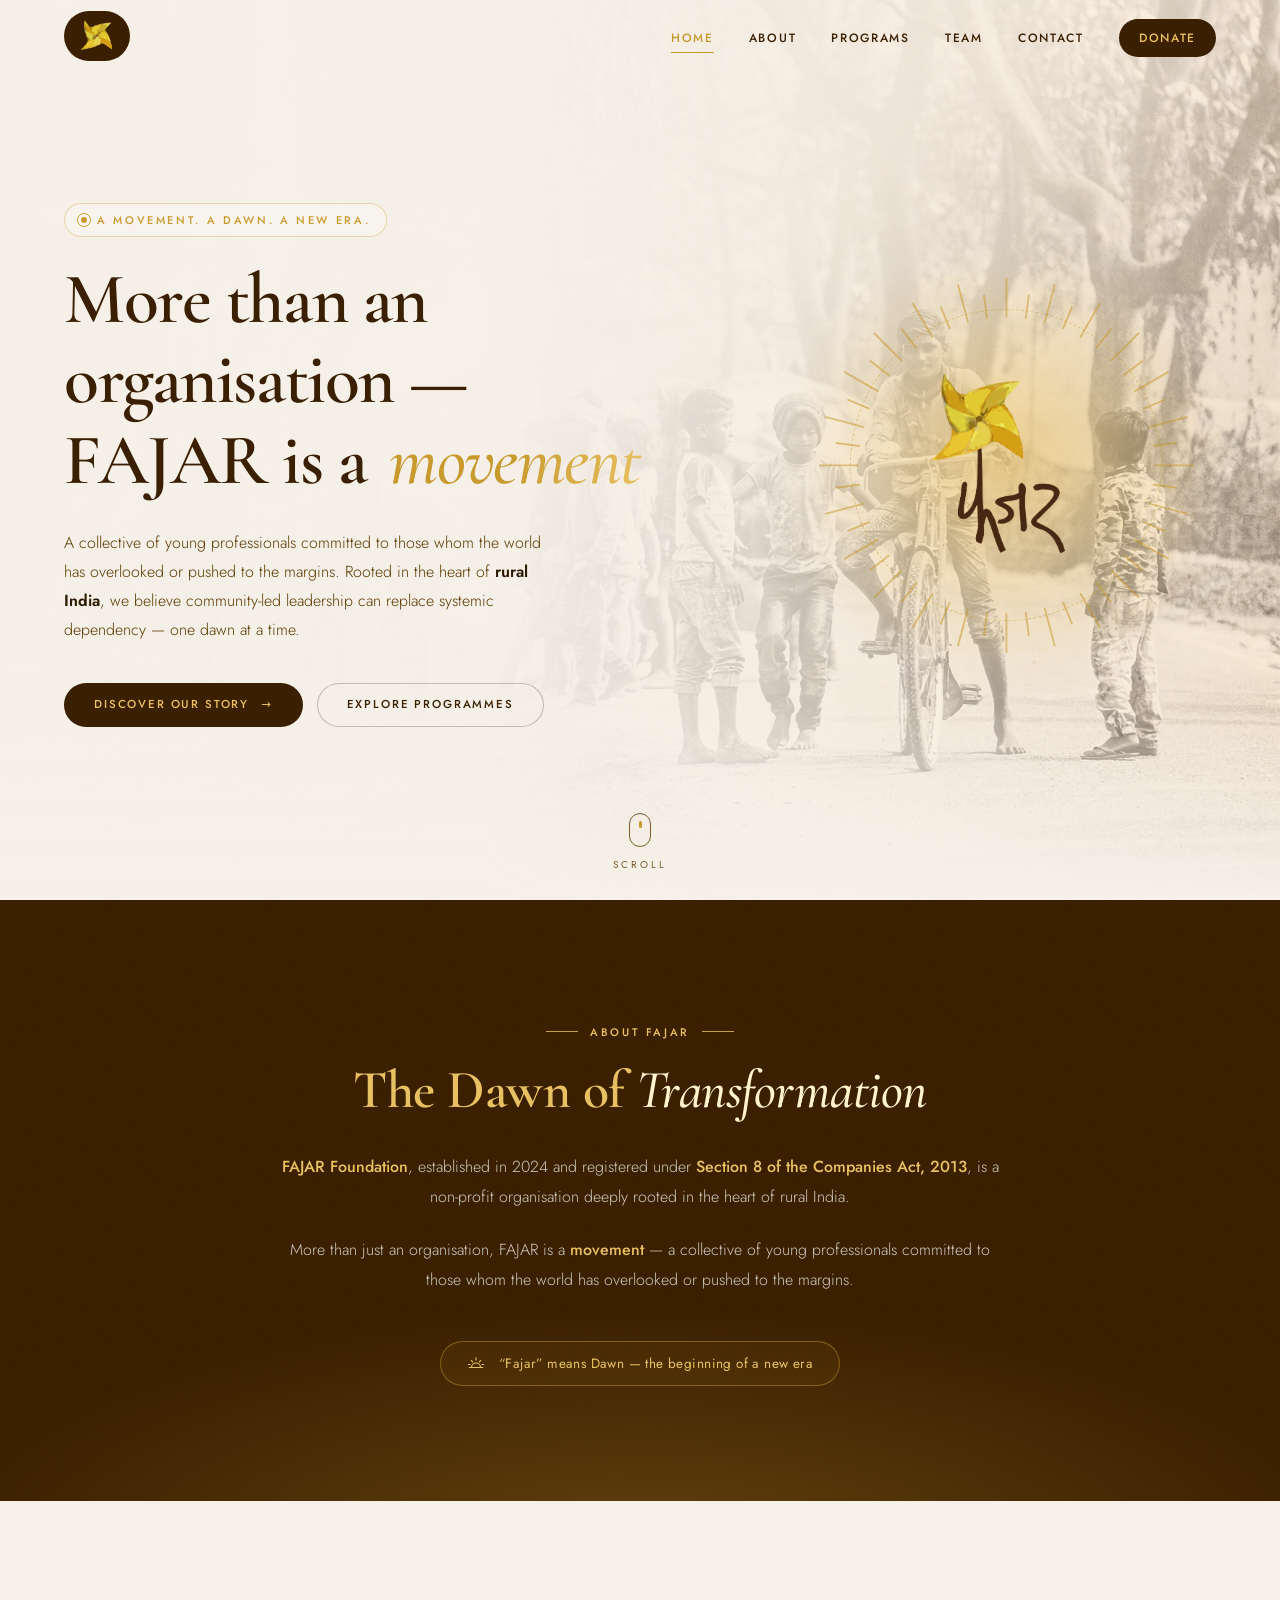
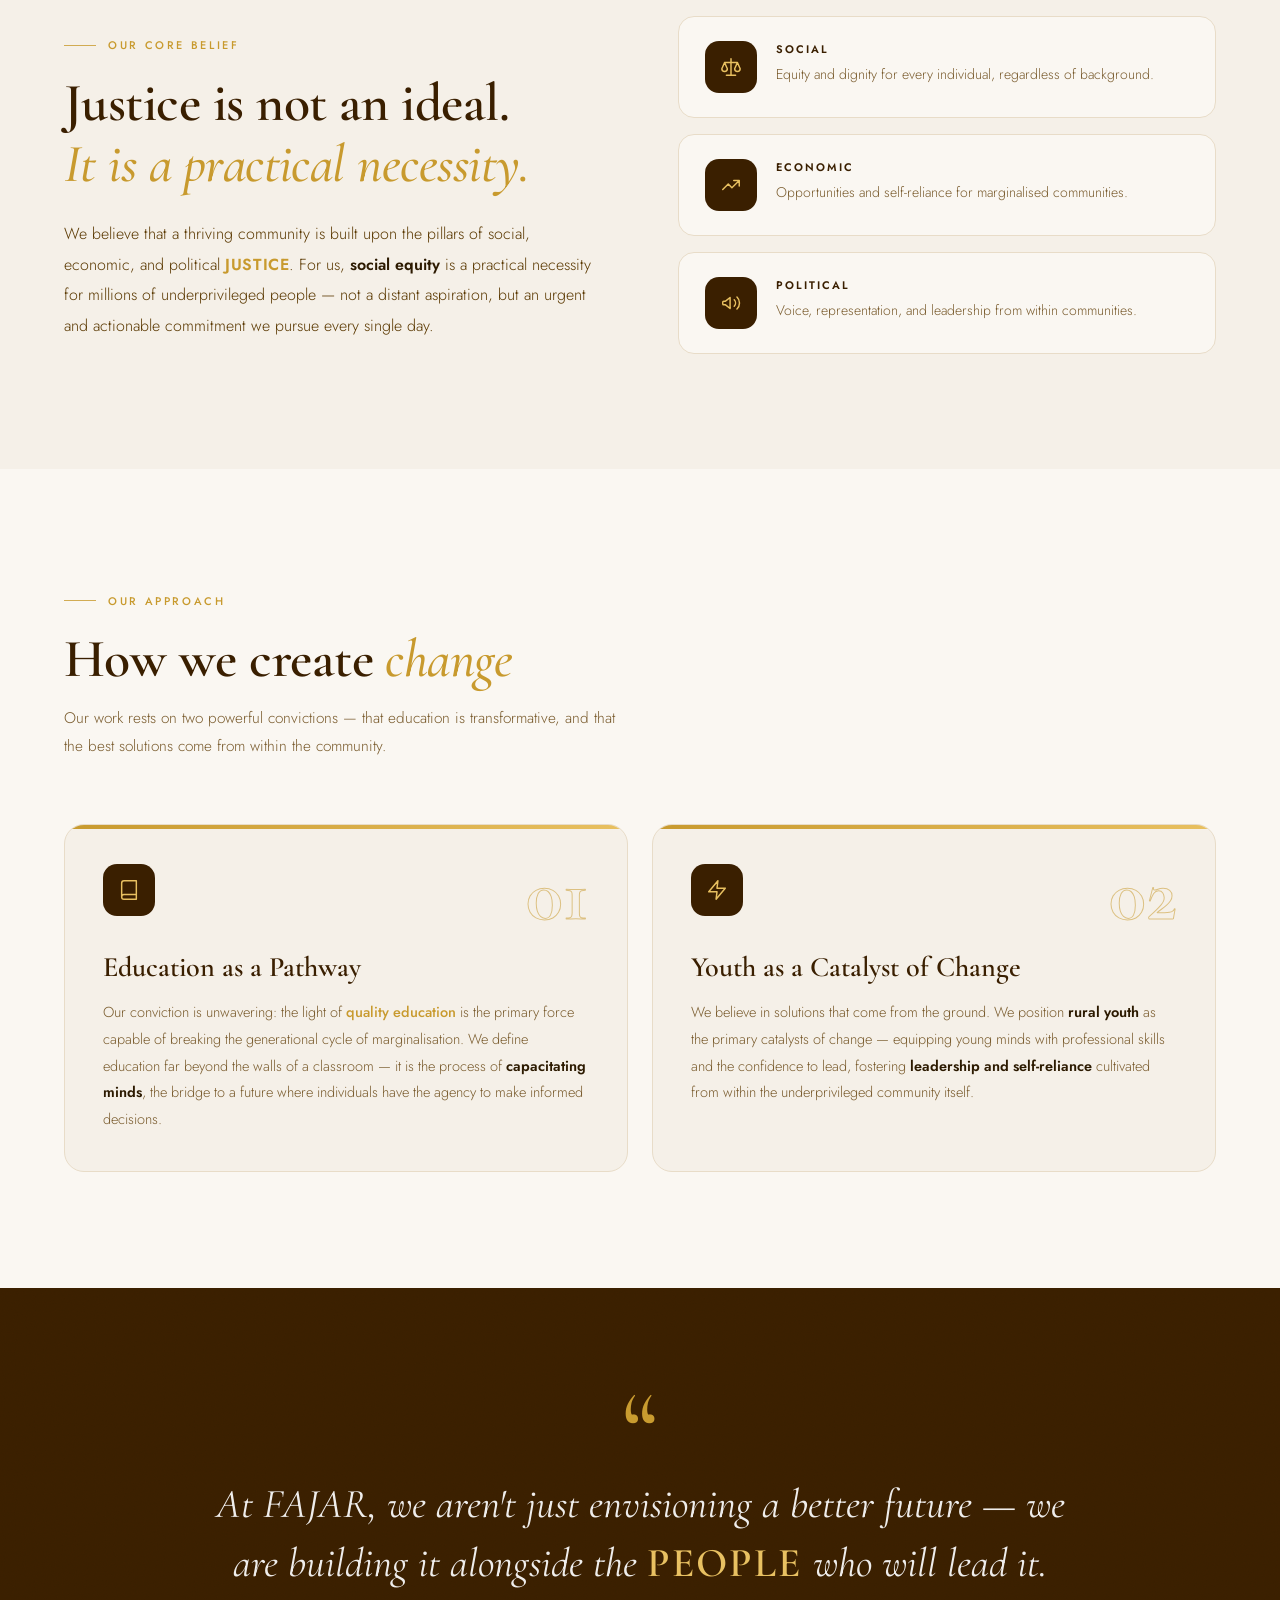
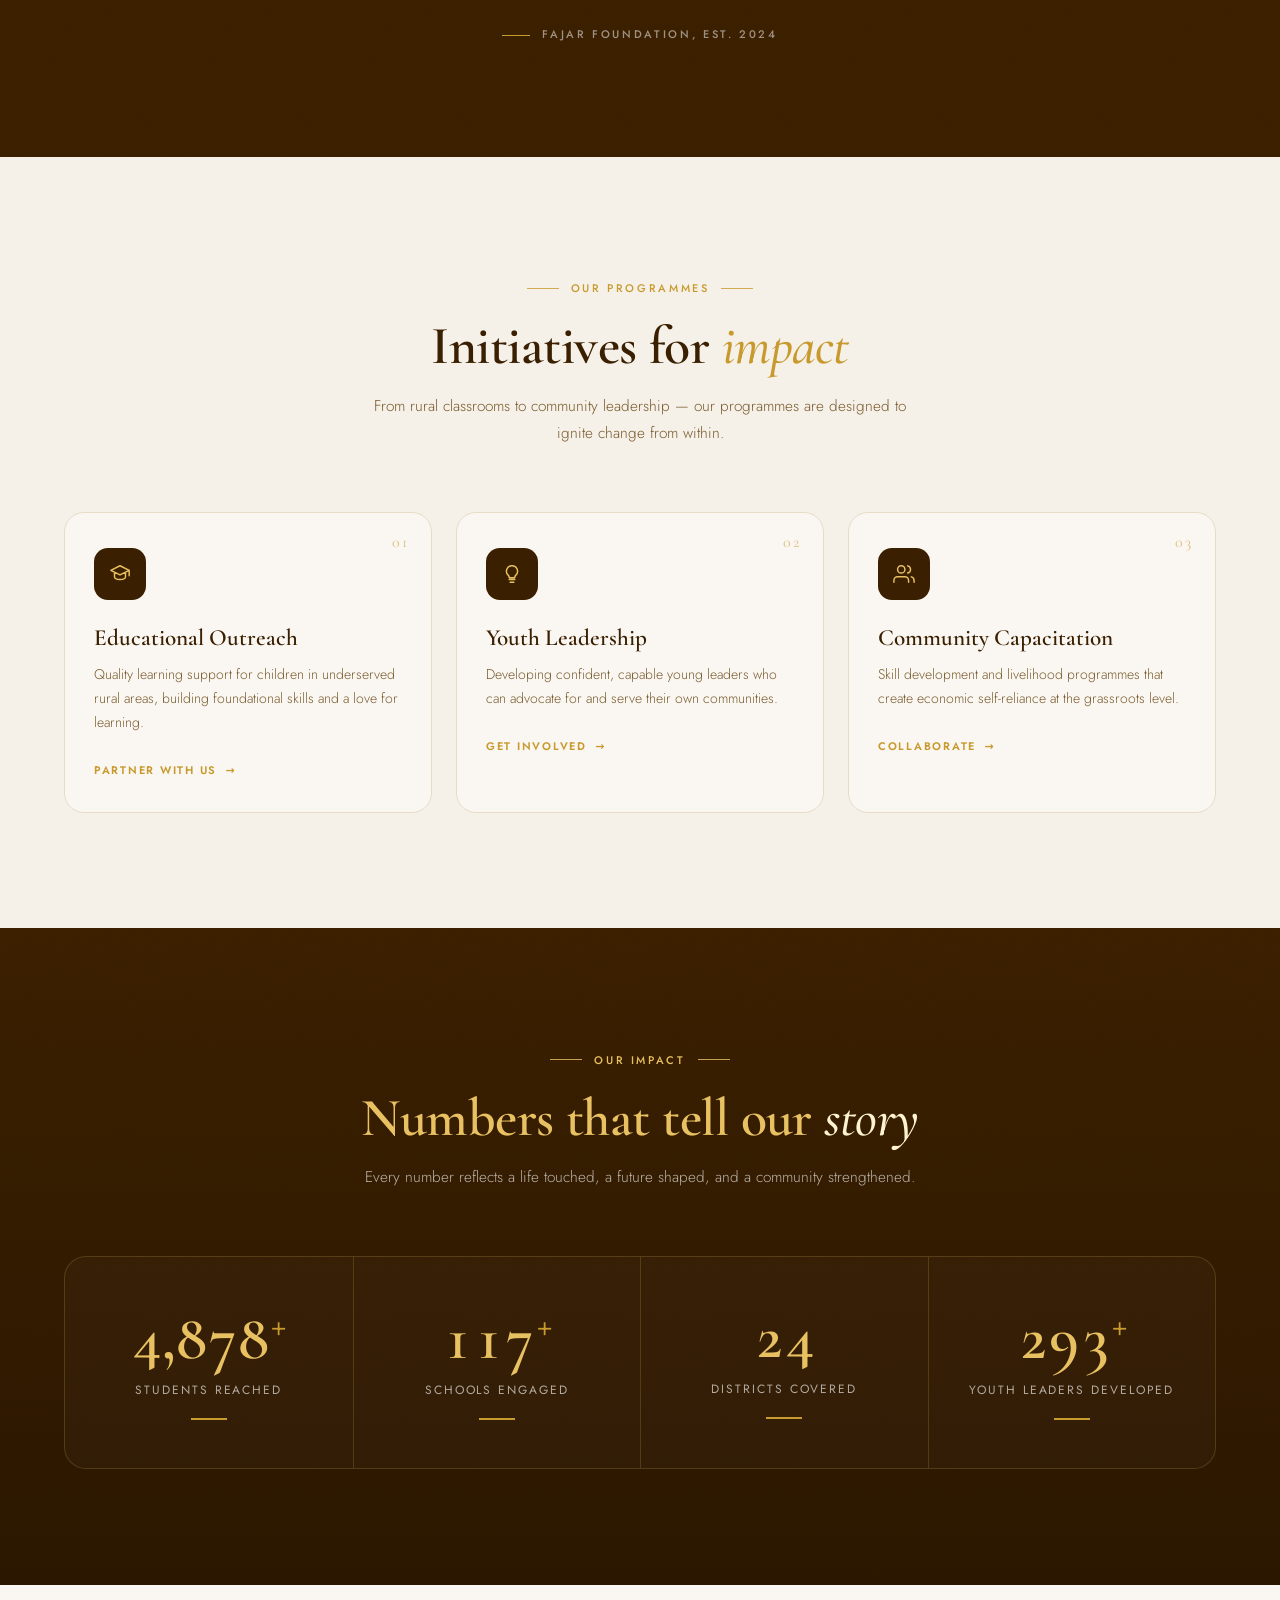
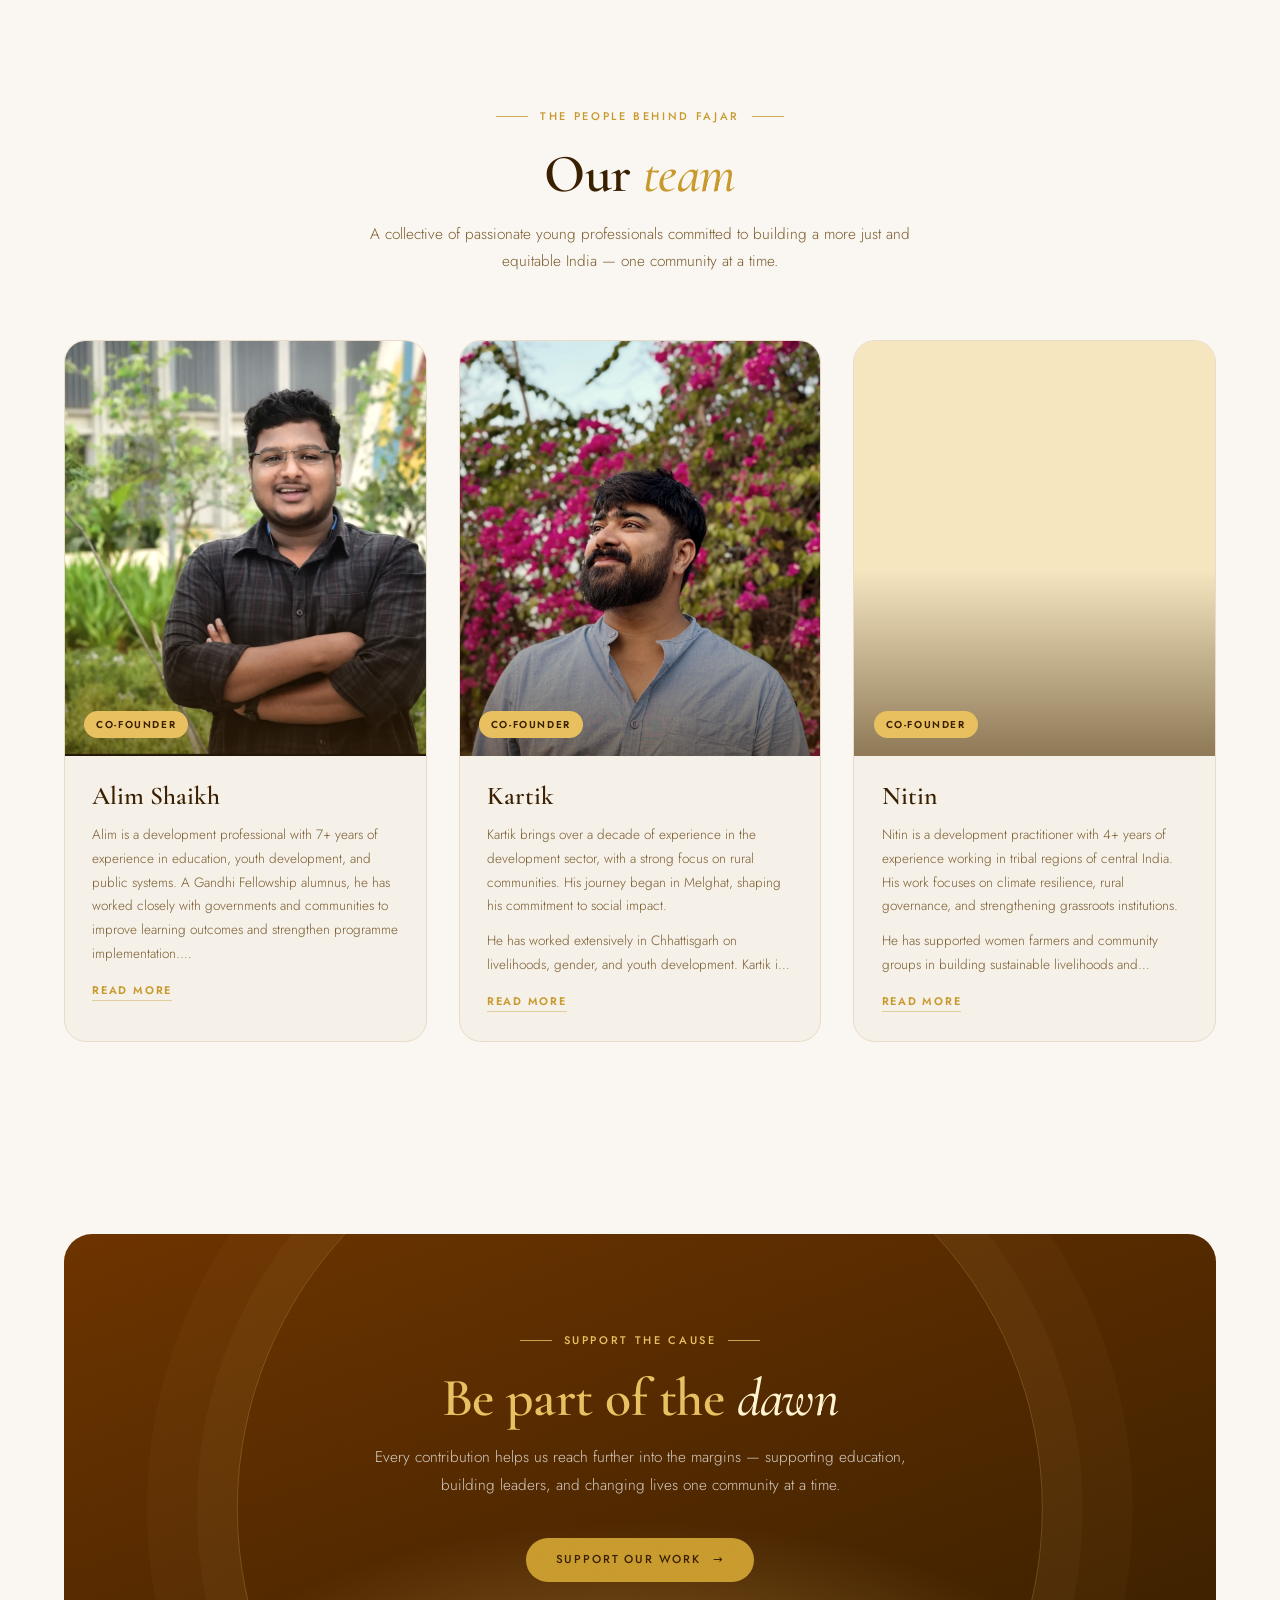
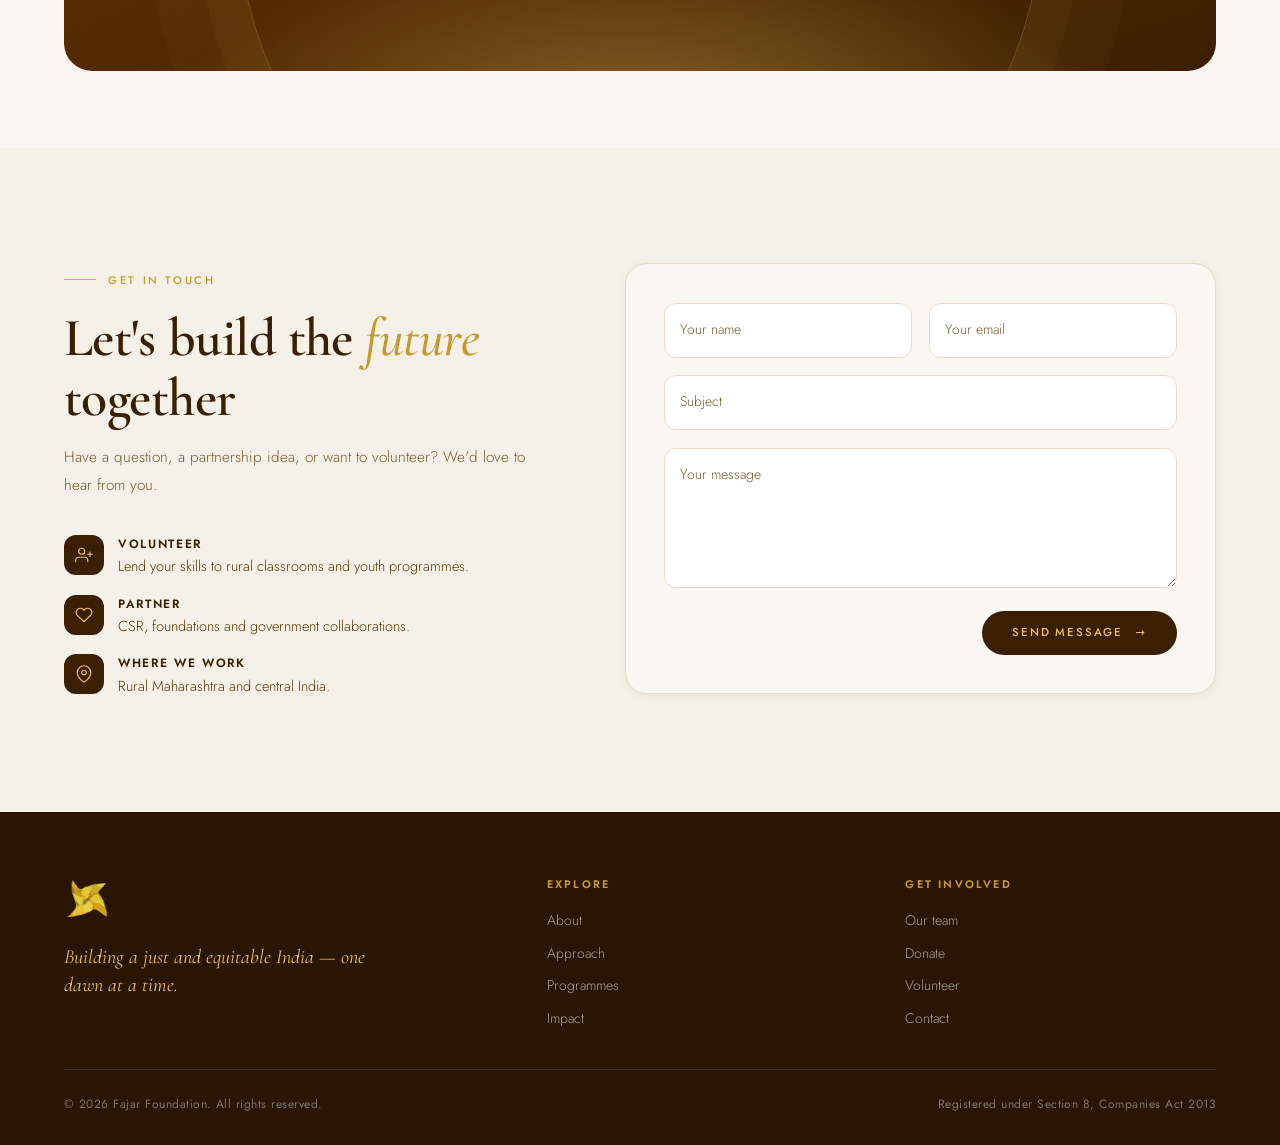
==== commit de868755: "updated_24092026" ====
--- a/index.html
+++ b/index.html
@@ -2,1107 +2,1112 @@
 <html lang="en">
 <head>
 <meta charset="UTF-8" />
-<meta name="viewport" content="width=device-width, initial-scale=1.0"/>
-<title>Fajar Foundation</title>
-<link rel="preconnect" href="https://fonts.googleapis.com"/>
-<link rel="preconnect" href="https://fonts.gstatic.com" crossorigin/>
-<link href="https://fonts.googleapis.com/css2?family=Cormorant+Garamond:ital,wght@0,400;0,500;0,600;0,700;1,400;1,600&family=Jost:wght@300;400;500;600&display=swap" rel="stylesheet"/>
+<meta name="viewport" content="width=device-width, initial-scale=1.0" />
+<title>Fajar Foundation — The Dawn of Transformation</title>
+<meta name="description" content="FAJAR Foundation is a Section 8 non-profit rooted in rural India, building community-led leadership through education and youth development." />
+<meta name="theme-color" content="#3a1f00" />
+<meta property="og:title" content="Fajar Foundation — A Movement. A Dawn. A New Era." />
+<meta property="og:description" content="A collective of young professionals building community-led leadership in rural India." />
+<meta property="og:image" content="hero.jpg" />
+<meta property="og:type" content="website" />
+<link rel="icon" type="image/png" href="ff_logo.png" />
+
+<link rel="preload" as="image" href="hero.jpg" fetchpriority="high" />
+<link rel="preconnect" href="https://fonts.googleapis.com" />
+<link rel="preconnect" href="https://fonts.gstatic.com" crossorigin />
+<link href="https://fonts.googleapis.com/css2?family=Cormorant+Garamond:ital,wght@0,500;0,600;0,700;1,400;1,500&family=Jost:wght@300;400;500;600&display=swap" rel="stylesheet" />
+
 <style>
-  *, *::before, *::after { box-sizing: border-box; margin: 0; padding: 0; }
-
-  :root {
-    --brown-dark:   #3a1f00;
-    --brown-mid:    #5c2d00;
-    --brown-warm:   #6b3300;
-    --gold:         #c89a2e;
-    --gold-light:   #e8c060;
-    --gold-pale:    #f5e6c0;
-    --cream:        #f5f0e8;
-    --cream-light:  #faf7f2;
-    --text-dark:    #2c1a00;
-    --text-mid:     #5a3800;
-    --text-muted:   #7a5c2e;
-    --border-card:  #e8dcc8;
-    --font-serif:   'Cormorant Garamond', Georgia, serif;
-    --font-sans:    'Jost', sans-serif;
+/* =========================================================
+   TOKENS
+   ========================================================= */
+*, *::before, *::after { box-sizing: border-box; margin: 0; padding: 0; }
+
+:root {
+  --brown-dark:  #3a1f00;
+  --brown-deep:  #2a1600;
+  --brown-mid:   #5c2d00;
+  --brown-warm:  #6b3300;
+  --gold:        #c89a2e;
+  --gold-light:  #e8c060;
+  --gold-pale:   #f5e6c0;
+  --cream:       #f5f0e8;
+  --cream-light: #faf7f2;
+  --text-dark:   #2c1a00;
+  --text-mid:    #5a3800;
+  --text-muted:  #7a5c2e;
+  --border-card: #e8dcc8;
+
+  --font-serif: 'Cormorant Garamond', Georgia, serif;
+  --font-sans:  'Jost', system-ui, sans-serif;
+
+  --ease-out:  cubic-bezier(.16, 1, .3, 1);
+  --radius:    16px;
+  --shadow-sm: 0 2px 10px rgba(58,31,0,.06);
+  --shadow-lg: 0 24px 60px -12px rgba(58,31,0,.22);
+  --section-y: clamp(4.5rem, 9vw, 8rem);
+  --gutter:    clamp(1.25rem, 5vw, 5rem);
+  --maxw:      1180px;
+}
+
+html { scroll-behavior: smooth; scroll-padding-top: 72px; }
+
+body {
+  font-family: var(--font-sans);
+  background: var(--cream);
+  color: var(--text-dark);
+  overflow-x: hidden;
+  -webkit-font-smoothing: antialiased;
+  text-rendering: optimizeLegibility;
+}
+
+img { max-width: 100%; display: block; }
+a { color: inherit; }
+
+:focus-visible { outline: 2px solid var(--gold); outline-offset: 3px; border-radius: 4px; }
+
+.skip-link {
+  position: absolute; left: 1rem; top: -60px; z-index: 999;
+  background: var(--gold); color: var(--brown-dark);
+  padding: .6rem 1rem; border-radius: 8px; font-weight: 600; text-decoration: none;
+  transition: top .2s;
+}
+.skip-link:focus { top: 1rem; }
+
+.container { max-width: var(--maxw); margin: 0 auto; }
+section { padding: var(--section-y) var(--gutter); position: relative; }
+
+/* Subtle film grain for dark sections (tiny inline SVG, no extra request) */
+.grain::after {
+  content: ''; position: absolute; inset: 0; pointer-events: none; opacity: .07; mix-blend-mode: overlay;
+  background-image: url("data:image/svg+xml,%3Csvg xmlns='http://www.w3.org/2000/svg' width='160' height='160'%3E%3Cfilter id='n'%3E%3CfeTurbulence type='fractalNoise' baseFrequency='.9' numOctaves='2' stitchTiles='stitch'/%3E%3C/filter%3E%3Crect width='100%25' height='100%25' filter='url(%23n)'/%3E%3C/svg%3E");
+}
+
+/* =========================================================
+   SHARED TYPE
+   ========================================================= */
+.eyebrow {
+  display: inline-flex; align-items: center; gap: 12px;
+  font-size: 11px; font-weight: 500; letter-spacing: .24em; text-transform: uppercase;
+  color: var(--gold); margin-bottom: 1.25rem;
+}
+.eyebrow::before, .eyebrow.both::after {
+  content: ''; width: 32px; height: 1px; background: currentColor; opacity: .8;
+}
+.eyebrow.on-dark { color: var(--gold-light); }
+
+.h2 {
+  font-family: var(--font-serif);
+  font-size: clamp(2.1rem, 4.2vw, 3.4rem);
+  font-weight: 600; line-height: 1.12; letter-spacing: -.01em;
+  color: var(--brown-dark);
+}
+.h2 em { font-style: italic; font-weight: 500; color: var(--gold); }
+.lead {
+  font-size: clamp(15px, 1.2vw, 17px); font-weight: 300; line-height: 1.8;
+  color: var(--text-muted); max-width: 560px;
+}
+.center { text-align: center; }
+.center .lead { margin-inline: auto; }
+.section-head { margin-bottom: clamp(2.5rem, 5vw, 4rem); }
+.section-head .h2 { margin-bottom: 1rem; }
+
+/* Buttons */
+.btn {
+  --bg: var(--brown-dark); --fg: var(--gold-light);
+  position: relative; overflow: hidden; isolation: isolate;
+  display: inline-flex; align-items: center; gap: 12px;
+  background: var(--bg); color: var(--fg);
+  font: 500 11.5px/1 var(--font-sans); letter-spacing: .16em; text-transform: uppercase;
+  text-decoration: none; padding: 16px 30px; border-radius: 999px; border: 0; cursor: pointer;
+  transition: transform .4s var(--ease-out), box-shadow .4s var(--ease-out), color .3s;
+}
+.btn::before {
+  content: ''; position: absolute; inset: 0; z-index: -1;
+  background: linear-gradient(120deg, var(--gold), var(--gold-light));
+  transform: translateX(-101%); transition: transform .5s var(--ease-out);
+}
+.btn:hover { color: var(--brown-dark); transform: translateY(-2px); box-shadow: 0 12px 28px -8px rgba(200,154,46,.55); }
+.btn:hover::before { transform: none; }
+.btn .arrow { transition: transform .4s var(--ease-out); }
+.btn:hover .arrow { transform: translateX(4px); }
+.btn.gold { --bg: var(--gold); --fg: var(--brown-dark); }
+.btn.gold::before { background: var(--cream-light); }
+.btn.ghost { --bg: transparent; --fg: var(--brown-dark); box-shadow: inset 0 0 0 1px rgba(58,31,0,.25); }
+
+/* =========================================================
+   PROGRESS BAR + NAV
+   ========================================================= */
+.progress {
+  position: fixed; top: 0; left: 0; height: 2px; width: 100%; z-index: 200;
+  background: linear-gradient(90deg, var(--gold), var(--gold-light));
+  transform-origin: 0 50%; transform: scaleX(0);
+}
+
+nav {
+  position: fixed; inset: 0 0 auto 0; z-index: 100; height: 72px;
+  display: flex; align-items: center; justify-content: space-between;
+  padding: 0 var(--gutter);
+  transition: background .4s, height .4s var(--ease-out), box-shadow .4s;
+}
+nav.scrolled {
+  height: 60px;
+  background: rgba(42,22,0,.88);
+  -webkit-backdrop-filter: saturate(140%) blur(14px);
+  backdrop-filter: saturate(140%) blur(14px);
+  box-shadow: 0 1px 0 rgba(232,192,96,.12);
+}
+.nav-logo { display: flex; align-items: center; gap: 10px; text-decoration: none; }
+.nav-logo img { height: 38px; width: auto; transition: height .4s var(--ease-out); }
+nav.scrolled .nav-logo img { height: 32px; }
+/* On the light hero, the logo sits on a brown pill so it stays legible */
+nav:not(.scrolled) .nav-logo { background: var(--brown-dark); padding: 6px 14px; border-radius: 999px; }
+
+.nav-links { display: flex; gap: 2.2rem; list-style: none; align-items: center; }
+.nav-links a {
+  position: relative; font-size: 12px; font-weight: 500; letter-spacing: .14em;
+  text-decoration: none; color: var(--brown-dark); padding: 6px 0; transition: color .3s;
+}
+nav.scrolled .nav-links a { color: rgba(255,255,255,.85); }
+.nav-links a::after {
+  content: ''; position: absolute; left: 0; bottom: 0; height: 1px; width: 100%;
+  background: var(--gold); transform: scaleX(0); transform-origin: right; transition: transform .4s var(--ease-out);
+}
+.nav-links a:hover::after, .nav-links a.active::after { transform: scaleX(1); transform-origin: left; }
+.nav-links a:hover, .nav-links a.active { color: var(--gold) !important; }
+.nav-links .nav-cta {
+  background: var(--brown-dark); color: var(--gold-light) !important;
+  padding: 10px 20px; border-radius: 999px; transition: background .3s, color .3s;
+}
+nav.scrolled .nav-links .nav-cta { background: var(--gold); color: var(--brown-dark) !important; }
+.nav-links .nav-cta::after { display: none; }
+.nav-links .nav-cta:hover { background: var(--gold-light); color: var(--brown-dark) !important; }
+
+.menu-btn {
+  display: none; width: 44px; height: 44px; border: 0; background: var(--brown-dark);
+  border-radius: 50%; cursor: pointer; position: relative; z-index: 120;
+}
+.menu-btn span {
+  position: absolute; left: 13px; right: 13px; height: 1.5px; background: var(--gold-light);
+  transition: transform .4s var(--ease-out), opacity .3s;
+}
+.menu-btn span:nth-child(1) { top: 16px; }
+.menu-btn span:nth-child(2) { top: 21.5px; }
+.menu-btn span:nth-child(3) { top: 27px; }
+.menu-open .menu-btn span:nth-child(1) { transform: translateY(5.5px) rotate(45deg); }
+.menu-open .menu-btn span:nth-child(2) { opacity: 0; }
+.menu-open .menu-btn span:nth-child(3) { transform: translateY(-5.5px) rotate(-45deg); }
+
+/* =========================================================
+   HERO
+   ========================================================= */
+#home {
+  min-height: 100svh; display: flex; align-items: center;
+  padding-top: 110px; padding-bottom: 5rem; overflow: hidden;
+  background: var(--cream);
+}
+.hero-bg { position: absolute; inset: 0; overflow: hidden; }
+.hero-bg img {
+  position: absolute; inset: 0; width: 100%; height: 100%; object-fit: cover;
+  animation: kenburns 24s ease-out both;
+  will-change: transform;
+}
+.hero-bg::after {
+  content: ''; position: absolute; inset: 0;
+  background:
+    linear-gradient(to right, rgba(245,240,232,.98) 38%, rgba(245,240,232,.72) 60%, rgba(245,240,232,.15) 100%),
+    linear-gradient(to top, rgba(245,240,232,1) 0%, rgba(245,240,232,0) 22%);
+}
+@keyframes kenburns { from { transform: scale(1.14); } to { transform: scale(1); } }
+
+.hero-inner { position: relative; z-index: 2; width: 100%; max-width: var(--maxw); margin: 0 auto;
+  display: grid; grid-template-columns: 1.25fr .75fr; align-items: center; gap: 2rem; }
+.hero-content { max-width: 640px; }
+
+.hero-tag {
+  display: inline-flex; align-items: center; gap: 10px;
+  font-size: 11px; font-weight: 500; letter-spacing: .24em; text-transform: uppercase;
+  color: var(--gold); margin-bottom: 1.6rem;
+  padding: 8px 16px; border: 1px solid rgba(200,154,46,.35); border-radius: 999px;
+  background: rgba(250,247,242,.6);
+}
+.hero-tag .pulse { width: 6px; height: 6px; border-radius: 50%; background: var(--gold); position: relative; }
+.hero-tag .pulse::after {
+  content: ''; position: absolute; inset: -4px; border-radius: 50%; border: 1px solid var(--gold);
+  animation: ping 2.2s var(--ease-out) infinite;
+}
+@keyframes ping { from { transform: scale(.6); opacity: 1; } to { transform: scale(2.2); opacity: 0; } }
+
+.hero-title {
+  font-family: var(--font-serif);
+  font-size: clamp(2.7rem, 5.6vw, 4.8rem);
+  font-weight: 600; line-height: 1.04; letter-spacing: -.02em;
+  color: var(--brown-dark); margin-bottom: 1.6rem;
+}
+.hero-title .line { display: block; overflow: hidden; padding: 0 .12em .08em 0; margin-left: -.06em; padding-left: .06em; }
+.hero-title .line > span { display: inline-block; transform: translateY(110%); animation: rise 1.1s var(--ease-out) forwards; }
+.hero-title .line:nth-child(2) > span { animation-delay: .12s; }
+.hero-title .line:nth-child(3) > span { animation-delay: .24s; }
+@keyframes rise { to { transform: none; } }
+
+.shimmer {
+  font-style: italic; font-weight: 500;
+  background: linear-gradient(100deg, var(--gold) 20%, var(--gold-light) 40%, #fff3cf 50%, var(--gold-light) 60%, var(--gold) 80%);
+  background-size: 250% 100%;
+  -webkit-background-clip: text; background-clip: text; color: transparent;
+  animation: shimmer 5s linear infinite;
+  position: relative; display: inline-block; padding: 0 .1em;
+}
+@keyframes shimmer { from { background-position: 100% 0; } to { background-position: -150% 0; } }
+
+.hero-body {
+  font-size: clamp(15px, 1.25vw, 17px); font-weight: 300; line-height: 1.8;
+  color: var(--text-mid); max-width: 500px; margin-bottom: 2.4rem;
+}
+.hero-body strong { font-weight: 600; color: var(--text-dark); }
+.hero-actions { display: flex; flex-wrap: wrap; gap: 14px; }
+
+.fade-up { opacity: 0; transform: translateY(18px); animation: fadeUp 1s var(--ease-out) forwards; }
+.d1 { animation-delay: .45s; } .d2 { animation-delay: .6s; } .d3 { animation-delay: .75s; } .d4 { animation-delay: .9s; }
+@keyframes fadeUp { to { opacity: 1; transform: none; } }
+
+/* Dawn emblem: logo with a slowly turning ring of sun-rays */
+.hero-emblem { position: relative; justify-self: center; width: min(340px, 30vw); aspect-ratio: 1; }
+.hero-emblem .glow {
+  position: absolute; inset: -18%; border-radius: 50%;
+  background: radial-gradient(circle, rgba(232,192,96,.45) 0%, rgba(232,192,96,.12) 45%, transparent 70%);
+  animation: breathe 6s ease-in-out infinite;
+}
+.hero-emblem .rays { position: absolute; inset: -6%; animation: spin 60s linear infinite; }
+.hero-emblem .ring { position: absolute; inset: 4%; border-radius: 50%; border: 1px dashed rgba(200,154,46,.45); animation: spin 90s linear infinite reverse; }
+.hero-emblem img { position: absolute; inset: 16%; width: 68%; height: 68%; object-fit: contain; animation: float 7s ease-in-out infinite; }
+@keyframes spin { to { transform: rotate(360deg); } }
+@keyframes breathe { 50% { transform: scale(1.08); opacity: .8; } }
+@keyframes float { 50% { transform: translateY(-10px); } }
+
+.scroll-cue {
+  position: absolute; left: 50%; bottom: 28px; z-index: 3; transform: translateX(-50%);
+  display: flex; flex-direction: column; align-items: center; gap: 10px;
+  font-size: 10px; letter-spacing: .3em; text-transform: uppercase; color: var(--text-muted); text-decoration: none;
+}
+.scroll-cue .mouse { width: 22px; height: 34px; border: 1.5px solid var(--text-muted); border-radius: 12px; position: relative; }
+.scroll-cue .mouse::after {
+  content: ''; position: absolute; left: 50%; top: 7px; width: 3px; height: 7px; margin-left: -1.5px;
+  border-radius: 2px; background: var(--gold); animation: wheel 1.8s ease-in-out infinite;
+}
+@keyframes wheel { 0% { opacity: 0; transform: translateY(0); } 30% { opacity: 1; } 100% { opacity: 0; transform: translateY(10px); } }
+
+/* =========================================================
+   ABOUT
+   ========================================================= */
+#about {
+  background: radial-gradient(ellipse 80% 60% at 50% 110%, rgba(200,154,46,.28), transparent 70%), var(--brown-dark);
+  text-align: center; overflow: hidden;
+}
+#about .h2 { color: var(--gold-light); margin-bottom: 2rem; }
+#about .h2 em { color: #fff3cf; }
+.about-body {
+  font-size: clamp(15px, 1.25vw, 17px); font-weight: 300; line-height: 1.9;
+  color: rgba(255,255,255,.75); max-width: 720px; margin: 0 auto 1.4rem;
+}
+.about-body .highlight { color: var(--gold-light); font-weight: 500; }
+.about-badge {
+  display: inline-flex; align-items: center; gap: 14px; margin-top: 1.4rem;
+  border: 1px solid rgba(200,154,46,.45); border-radius: 999px; padding: 12px 26px;
+  color: var(--gold-light); font-size: 13.5px; letter-spacing: .03em;
+  background: rgba(200,154,46,.06);
+}
+.about-badge .sun { width: 18px; height: 18px; flex: none; }
+.horizon {
+  position: absolute; left: 50%; bottom: -1px; transform: translateX(-50%);
+  width: min(900px, 120%); height: 1px;
+  background: linear-gradient(90deg, transparent, var(--gold), transparent);
+}
+
+/* =========================================================
+   BELIEF
+   ========================================================= */
+#belief { background: var(--cream); }
+.belief-grid { display: grid; grid-template-columns: 1fr 1fr; gap: clamp(2.5rem, 6vw, 5rem); align-items: center; }
+.belief-left .h2 { margin-bottom: 1.6rem; }
+.belief-body { font-size: 16px; font-weight: 300; line-height: 1.9; color: var(--text-mid); }
+.belief-body .highlight { color: var(--gold); font-weight: 600; letter-spacing: .04em; }
+.belief-body strong { font-weight: 600; color: var(--text-dark); }
+
+.belief-cards { display: flex; flex-direction: column; gap: 1rem; }
+.belief-card {
+  display: grid; grid-template-columns: 52px 1fr; gap: 1.2rem; align-items: start;
+  background: var(--cream-light); border: 1px solid var(--border-card);
+  border-radius: var(--radius); padding: 1.5rem 1.6rem; position: relative; overflow: hidden;
+  transition: transform .5s var(--ease-out), box-shadow .5s var(--ease-out), border-color .4s;
+}
+.belief-card::before {
+  content: ''; position: absolute; left: 0; top: 0; bottom: 0; width: 3px;
+  background: linear-gradient(var(--gold), var(--gold-light)); transform: scaleY(0); transform-origin: bottom;
+  transition: transform .5s var(--ease-out);
+}
+.belief-card:hover { transform: translateX(6px); box-shadow: var(--shadow-lg); border-color: transparent; }
+.belief-card:hover::before { transform: scaleY(1); }
+.icon-tile {
+  width: 52px; height: 52px; border-radius: 14px; background: var(--brown-dark);
+  display: grid; place-items: center; transition: transform .5s var(--ease-out), background .4s;
+}
+.icon-tile svg { width: 22px; height: 22px; stroke: var(--gold-light); fill: none; stroke-width: 1.6; stroke-linecap: round; stroke-linejoin: round; }
+.belief-card:hover .icon-tile, .prog-card:hover .icon-tile { transform: rotate(-6deg) scale(1.06); background: var(--brown-mid); }
+.card-kicker { font-size: 11px; font-weight: 600; letter-spacing: .18em; text-transform: uppercase; color: var(--brown-dark); margin-bottom: .35rem; }
+.card-text { font-size: 14px; font-weight: 300; line-height: 1.7; color: var(--text-muted); }
+
+/* =========================================================
+   APPROACH
+   ========================================================= */
+#approach { background: var(--cream-light); }
+.approach-grid { display: grid; grid-template-columns: 1fr 1fr; gap: 1.5rem; }
+.approach-card {
+  position: relative; overflow: hidden;
+  background: var(--cream); border: 1px solid var(--border-card); border-radius: 20px;
+  padding: clamp(1.8rem, 3vw, 2.6rem);
+  transition: transform .5s var(--ease-out), box-shadow .5s var(--ease-out);
+}
+.approach-card::before {
+  content: ''; position: absolute; inset: 0 0 auto 0; height: 4px;
+  background: linear-gradient(90deg, var(--gold), var(--gold-light), var(--gold));
+  background-size: 200% 100%; animation: slide 6s linear infinite;
+}
+@keyframes slide { to { background-position: -200% 0; } }
+.approach-card:hover { transform: translateY(-6px); box-shadow: var(--shadow-lg); }
+.approach-top { display: flex; justify-content: space-between; align-items: flex-start; margin-bottom: 1.6rem; }
+.approach-num {
+  font-family: var(--font-serif); font-size: clamp(3.5rem, 6vw, 5rem); font-weight: 700; line-height: .8;
+  color: transparent; -webkit-text-stroke: 1px var(--gold); opacity: .55;
+  transition: opacity .4s, color .4s;
+}
+.approach-card:hover .approach-num { opacity: 1; color: var(--gold-pale); }
+.approach-title { font-family: var(--font-serif); font-size: clamp(1.5rem, 2.2vw, 1.85rem); font-weight: 600; color: var(--brown-dark); margin-bottom: .9rem; line-height: 1.2; }
+.approach-body { font-size: 14.5px; font-weight: 300; line-height: 1.85; color: var(--text-muted); }
+.approach-body .hl { color: var(--gold); font-weight: 500; }
+.approach-body strong { font-weight: 600; color: var(--text-dark); }
+
+/* Spotlight that follows the cursor on cards (set via JS) */
+.spot { --mx: 50%; --my: 50%; }
+.spot::after {
+  content: ''; position: absolute; inset: 0; pointer-events: none; opacity: 0; transition: opacity .4s;
+  background: radial-gradient(420px circle at var(--mx) var(--my), rgba(232,192,96,.16), transparent 45%);
+}
+.spot:hover::after { opacity: 1; }
+
+/* =========================================================
+   QUOTE
+   ========================================================= */
+#quote { background: var(--brown-dark); text-align: center; overflow: hidden; }
+.quote-mark { font-family: var(--font-serif); font-size: 7rem; line-height: .5; color: var(--gold); opacity: .8; display: block; margin-bottom: 1.5rem; height: 3rem; }
+.quote-text {
+  font-family: var(--font-serif); font-style: italic; font-weight: 400;
+  font-size: clamp(1.6rem, 3.2vw, 2.6rem); line-height: 1.45; color: rgba(255,255,255,.92);
+  max-width: 860px; margin: 0 auto 2rem;
+}
+.quote-text .word { display: inline-block; opacity: .15; transition: opacity .6s ease, color .6s ease; }
+.quote-text .word.lit { opacity: 1; }
+.quote-text .people { color: var(--gold-light); font-weight: 600; font-style: normal; letter-spacing: .06em; }
+.quote-attr { font-size: 11px; letter-spacing: .24em; font-weight: 500; color: rgba(255,255,255,.5); text-transform: uppercase; }
+.quote-attr::before { content: ''; display: inline-block; width: 28px; height: 1px; background: var(--gold); vertical-align: middle; margin-right: 12px; }
+
+/* =========================================================
+   PROGRAMS
+   ========================================================= */
+#programs { background: var(--cream); }
+.programs-grid { display: grid; grid-template-columns: repeat(3, 1fr); gap: 1.5rem; }
+.prog-card {
+  position: relative; overflow: hidden; text-align: left;
+  background: var(--cream-light); border: 1px solid var(--border-card); border-radius: 20px;
+  padding: 2.2rem 1.8rem 2rem;
+  transition: transform .5s var(--ease-out), box-shadow .5s var(--ease-out), background .5s;
+}
+.prog-card:hover { transform: translateY(-8px); box-shadow: var(--shadow-lg); background: #fff; }
+.prog-card .icon-tile { margin-bottom: 1.5rem; }
+.prog-title { font-family: var(--font-serif); font-size: 1.45rem; font-weight: 600; color: var(--brown-dark); margin-bottom: .7rem; }
+.prog-card .card-text { margin-bottom: 1.4rem; }
+.prog-link { font-size: 11px; font-weight: 600; letter-spacing: .16em; text-transform: uppercase; color: var(--gold); text-decoration: none; display: inline-flex; gap: 8px; }
+.prog-link span { transition: transform .4s var(--ease-out); }
+.prog-card:hover .prog-link span { transform: translateX(5px); }
+.prog-index { position: absolute; right: 1.4rem; top: 1.2rem; font-family: var(--font-serif); font-size: 1rem; color: var(--gold); opacity: .6; letter-spacing: .1em; }
+
+/* =========================================================
+   IMPACT
+   ========================================================= */
+#impact {
+  background: linear-gradient(180deg, var(--brown-dark), var(--brown-deep));
+  text-align: center; overflow: hidden;
+}
+#impact .h2 { color: var(--gold-light); }
+#impact .lead { color: rgba(255,255,255,.65); }
+.impact-grid {
+  display: grid; grid-template-columns: repeat(4, 1fr);
+  border: 1px solid rgba(232,192,96,.18); border-radius: 22px; overflow: hidden;
+  background: rgba(255,255,255,.02);
+}
+.impact-card { padding: clamp(2rem, 4vw, 3rem) 1rem; position: relative; }
+.impact-card + .impact-card { border-left: 1px solid rgba(232,192,96,.18); }
+.impact-number {
+  font-family: var(--font-serif); font-weight: 600; line-height: 1;
+  font-size: clamp(2.8rem, 5vw, 4.2rem); color: var(--gold-light);
+  font-variant-numeric: tabular-nums; margin-bottom: .7rem;
+}
+.impact-number .plus { color: var(--gold); font-size: .6em; vertical-align: super; margin-left: 2px; }
+.impact-label { font-size: 12px; letter-spacing: .16em; text-transform: uppercase; color: rgba(255,255,255,.62); }
+.impact-card .bar { width: 36px; height: 2px; margin: 1.2rem auto 0; background: var(--gold); transform: scaleX(0); transition: transform 1.2s var(--ease-out) .3s; }
+.impact-grid.counted .bar { transform: scaleX(1); }
+
+/* =========================================================
+   TEAM
+   ========================================================= */
+#team { background: var(--cream-light); }
+.team-grid { display: grid; grid-template-columns: repeat(3, 1fr); gap: 2rem; }
+.team-card {
+  background: var(--cream); border: 1px solid var(--border-card); border-radius: 22px;
+  overflow: hidden; display: flex; flex-direction: column;
+  transition: transform .6s var(--ease-out), box-shadow .6s var(--ease-out);
+}
+.team-card:hover { transform: translateY(-8px); box-shadow: var(--shadow-lg); }
+.team-photo { position: relative; aspect-ratio: 4 / 4.6; overflow: hidden; background: var(--gold-pale); }
+.team-photo img {
+  width: 100%; height: 100%; object-fit: cover; object-position: top center;
+  filter: saturate(.85) sepia(.12); transition: transform .9s var(--ease-out), filter .6s;
+}
+.team-card:hover .team-photo img { transform: scale(1.06); filter: none; }
+.team-photo::after {
+  content: ''; position: absolute; inset: 0;
+  background: linear-gradient(to top, rgba(58,31,0,.55), transparent 45%);
+}
+.team-badge {
+  position: absolute; left: 1.2rem; bottom: 1.1rem; z-index: 2;
+  font-size: 10px; font-weight: 600; letter-spacing: .16em; text-transform: uppercase;
+  color: var(--brown-dark); background: var(--gold-light); border-radius: 999px; padding: 6px 12px;
+}
+.team-info { padding: 1.6rem 1.7rem 1.8rem; flex: 1; display: flex; flex-direction: column; }
+.team-name { font-family: var(--font-serif); font-size: 1.6rem; font-weight: 600; color: var(--brown-dark); margin-bottom: .8rem; line-height: 1.15; }
+.team-bio { font-size: 13.5px; font-weight: 300; line-height: 1.75; color: var(--text-muted); }
+.team-bio p + p { margin-top: .7rem; }
+.team-bio.clamped { display: -webkit-box; -webkit-line-clamp: 6; -webkit-box-orient: vertical; overflow: hidden; }
+.bio-toggle {
+  margin-top: 1rem; align-self: flex-start; background: none; border: 0; cursor: pointer;
+  font: 600 11px/1 var(--font-sans); letter-spacing: .16em; text-transform: uppercase; color: var(--gold);
+  padding: 4px 0; border-bottom: 1px solid rgba(200,154,46,.4);
+}
+.bio-toggle:hover { color: var(--brown-mid); }
+
+/* =========================================================
+   DONATE
+   ========================================================= */
+#donate { padding-block: clamp(3rem, 6vw, 5rem); background: var(--cream-light); }
+.donate-panel {
+  position: relative; overflow: hidden; border-radius: 28px; text-align: center;
+  padding: clamp(3.5rem, 7vw, 6rem) var(--gutter);
+  background:
+    radial-gradient(ellipse 70% 90% at 50% 120%, rgba(232,192,96,.45), transparent 60%),
+    linear-gradient(160deg, var(--brown-warm), var(--brown-dark));
+}
+.donate-panel .sunrise {
+  position: absolute; left: 50%; bottom: -55%; width: 70%; aspect-ratio: 1; transform: translateX(-50%);
+  border-radius: 50%; border: 1px solid rgba(232,192,96,.25);
+  box-shadow: 0 0 0 40px rgba(232,192,96,.04), 0 0 0 90px rgba(232,192,96,.03);
+  animation: breathe 7s ease-in-out infinite;
+}
+.donate-panel > * { position: relative; }
+.donate-panel .h2 { color: var(--gold-light); margin-bottom: 1rem; }
+.donate-panel .lead { color: rgba(255,255,255,.75); margin: 0 auto 2.4rem; }
+
+/* =========================================================
+   CONTACT
+   ========================================================= */
+#contact { background: var(--cream); }
+.contact-grid { display: grid; grid-template-columns: .9fr 1.1fr; gap: clamp(2.5rem, 6vw, 5rem); align-items: start; }
+.contact-points { list-style: none; margin-top: 2.2rem; display: grid; gap: 1.1rem; }
+.contact-points li { display: flex; gap: 14px; align-items: flex-start; font-size: 14.5px; font-weight: 300; color: var(--text-mid); line-height: 1.6; }
+.contact-points .icon-tile { width: 40px; height: 40px; border-radius: 12px; flex: none; }
+.contact-points .icon-tile svg { width: 18px; height: 18px; }
+.contact-points strong { display: block; font-weight: 600; color: var(--brown-dark); font-size: 12px; letter-spacing: .14em; text-transform: uppercase; }
+
+.contact-form {
+  background: var(--cream-light); border: 1px solid var(--border-card); border-radius: 22px;
+  padding: clamp(1.6rem, 3vw, 2.4rem); display: grid; gap: 1.1rem; box-shadow: var(--shadow-sm);
+}
+.form-row { display: grid; grid-template-columns: 1fr 1fr; gap: 1.1rem; }
+.field { position: relative; }
+.field input, .field textarea {
+  width: 100%; padding: 22px 16px 10px; border: 1px solid var(--border-card); border-radius: 12px;
+  background: #fff; font: 300 15px/1.4 var(--font-sans); color: var(--text-dark); outline: none;
+  transition: border-color .3s, box-shadow .3s;
+}
+.field textarea { resize: vertical; min-height: 140px; }
+.field label {
+  position: absolute; left: 16px; top: 16px; font-size: 14px; font-weight: 300; color: var(--text-muted);
+  pointer-events: none; transform-origin: left top; transition: transform .3s var(--ease-out), color .3s;
+}
+.field input:focus, .field textarea:focus { border-color: var(--gold); box-shadow: 0 0 0 4px rgba(200,154,46,.14); }
+.field input:focus + label, .field input:not(:placeholder-shown) + label,
+.field textarea:focus + label, .field textarea:not(:placeholder-shown) + label {
+  transform: translateY(-9px) scale(.78); color: var(--gold);
+}
+.field input:user-invalid, .field textarea:user-invalid { border-color: #b3541e; }
+.form-foot { display: flex; align-items: center; justify-content: space-between; gap: 1rem; flex-wrap: wrap; }
+.form-status { font-size: 13.5px; color: var(--text-mid); min-height: 1.2em; }
+.form-status.ok { color: #3d6b2a; }
+
+/* =========================================================
+   FOOTER
+   ========================================================= */
+footer { background: var(--brown-deep); color: rgba(255,255,255,.6); padding: 4rem var(--gutter) 2rem; position: relative; }
+.footer-top { max-width: var(--maxw); margin: 0 auto; display: grid; grid-template-columns: 1.4fr 1fr 1fr; gap: 3rem; padding-bottom: 2.5rem; border-bottom: 1px solid rgba(232,192,96,.14); }
+.footer-logo img { height: 48px; width: auto; margin-bottom: 1.2rem; }
+.footer-tagline { font-family: var(--font-serif); font-style: italic; font-size: 1.25rem; color: var(--gold-light); max-width: 320px; line-height: 1.4; }
+.footer-col h4 { font-size: 11px; font-weight: 600; letter-spacing: .2em; text-transform: uppercase; color: var(--gold); margin-bottom: 1rem; }
+.footer-col ul { list-style: none; display: grid; gap: .6rem; }
+.footer-col a { text-decoration: none; font-size: 14px; font-weight: 300; transition: color .3s; }
+.footer-col a:hover { color: var(--gold-light); }
+.footer-bottom { max-width: var(--maxw); margin: 0 auto; padding-top: 1.6rem; display: flex; justify-content: space-between; gap: 1rem; flex-wrap: wrap; font-size: 12px; letter-spacing: .04em; color: rgba(255,255,255,.4); }
+
+.to-top {
+  position: fixed; right: 22px; bottom: 22px; z-index: 90; width: 48px; height: 48px; border-radius: 50%;
+  border: 0; cursor: pointer; background: var(--brown-dark); color: var(--gold-light);
+  display: grid; place-items: center; box-shadow: 0 10px 24px -6px rgba(58,31,0,.4);
+  opacity: 0; transform: translateY(16px); pointer-events: none;
+  transition: opacity .4s, transform .4s var(--ease-out), background .3s;
+}
+.to-top.show { opacity: 1; transform: none; pointer-events: auto; }
+.to-top:hover { background: var(--gold); color: var(--brown-dark); }
+.to-top svg { width: 18px; height: 18px; }
+
+/* =========================================================
+   SCROLL REVEAL
+   ========================================================= */
+.reveal { opacity: 0; transform: translateY(32px); transition: opacity 1s var(--ease-out), transform 1s var(--ease-out); transition-delay: var(--d, 0s); }
+.reveal.from-left { transform: translateX(-40px); }
+.reveal.from-right { transform: translateX(40px); }
+.reveal.zoom { transform: scale(.94); }
+.reveal.visible { opacity: 1; transform: none; }
+.no-js .reveal { opacity: 1; transform: none; }
+
+/* =========================================================
+   RESPONSIVE
+   ========================================================= */
+@media (max-width: 1024px) {
+  .hero-inner { grid-template-columns: 1fr; }
+  .hero-emblem { display: none; }
+  .programs-grid, .team-grid { grid-template-columns: 1fr 1fr; }
+  .impact-grid { grid-template-columns: 1fr 1fr; }
+  .impact-card:nth-child(3) { border-left: 0; }
+  .impact-card:nth-child(n+3) { border-top: 1px solid rgba(232,192,96,.18); }
+}
+
+@media (max-width: 860px) {
+  .menu-btn { display: block; }
+  .nav-links {
+    position: fixed; inset: 0; z-index: 110; flex-direction: column; justify-content: center; gap: 1.8rem;
+    background: rgba(42,22,0,.97); -webkit-backdrop-filter: blur(10px); backdrop-filter: blur(10px);
+    clip-path: circle(0 at calc(100% - 44px) 36px); transition: clip-path .7s var(--ease-out);
   }
-
-  html { scroll-behavior: smooth; }
-
-  body {
-    font-family: var(--font-sans);
-    background: var(--cream);
-    color: var(--text-dark);
-    overflow-x: hidden;
-  }
-
-  @keyframes slowRotate {
-  from {
-    transform: rotate(0deg);
-  }
-  to {
-    transform: rotate(360deg);
-  }
-}
-
-.nav-logo img {
-  animation: slowRotate 12s linear infinite;
-}
-
-/* IMPACT */
-#impact {
-  background: var(--cream-light);
-  padding: 6rem 5rem;
-  text-align: center;
-}
-
-.impact-eyebrow {
-  font-size: 11px;
-  letter-spacing: 0.2em;
-  text-transform: uppercase;
-  color: var(--gold);
-  margin-bottom: 1rem;
-}
-
-.impact-title {
-  font-family: var(--font-serif);
-  font-size: clamp(2rem, 3.5vw, 2.8rem);
-  font-weight: 600;
-  color: var(--brown-dark);
-  margin-bottom: 1rem;
-}
-
-.impact-sub {
-  font-size: 15px;
-  color: var(--text-muted);
-  max-width: 500px;
-  margin: 0 auto 3rem;
-}
-
-.impact-grid {
-  display: grid;
-  grid-template-columns: repeat(4, 1fr);
-  gap: 2rem;
-  max-width: 900px;
-  margin: 0 auto;
-}
-
-.impact-card {
-  background: var(--cream);
-  border: 1px solid var(--border-card);
-  border-radius: 12px;
-  padding: 2rem 1rem;
-}
-
-.impact-number {
-  font-family: var(--font-serif);
-  font-size: 2.5rem;
-  color: var(--gold);
-  margin-bottom: 0.5rem;
-}
-
-.impact-label {
-  font-size: 13px;
-  color: var(--text-muted);
-}
-
-/* Responsive */
-@media (max-width: 900px) {
-  .impact-grid {
-    grid-template-columns: 1fr 1fr;
-  }
-}
-
- 
-
-  /* NAV */
-  nav {
-    position: fixed; top: 0; left: 0; right: 0; z-index: 100;
-    background: var(--brown-dark);
-    display: flex; align-items: center; justify-content: space-between;
-    padding: 0 3rem;
-    height: 56px;
-  }
-
-  .nav-logo {
-    display: flex; align-items: center;
-    text-decoration: none;
-  }
-
-  .nav-logo img {
-    height: 36px;
-    width: auto;
-    object-fit: contain;
-  }
-
-  .nav-links {
-    display: flex; gap: 2.2rem; list-style: none;
-  }
-
-  .nav-links a {
-    font-family: var(--font-sans);
-    font-size: 12px;
-    font-weight: 500;
-    letter-spacing: 0.1em;
-    color: #fff;
-    text-decoration: none;
-    transition: color 0.2s;
-  }
-
-  .nav-links a:hover { color: var(--gold-light); }
-
-  /* HERO */
-  #home {
-    position: relative;
-    min-height: 100vh;
-    display: flex; align-items: center;
-    padding-top: 56px;
-    overflow: hidden;
-  }
-
-  .hero-bg {
-    position: absolute; inset: 0;
-    background:
-      linear-gradient(to right, rgba(245,240,232,0.97) 45%, rgba(245,240,232,0.5) 75%, rgba(245,240,232,0.1) 100%),
-      url('hero.jpg') center/cover no-repeat;
-  }
-
-  .hero-content {
-    position: relative; z-index: 2;
-    padding: 0 5rem;
-    max-width: 680px;
-  }
-
-  .hero-tag {
-    font-family: var(--font-sans);
-    font-size: 11px;
-    font-weight: 500;
-    letter-spacing: 0.2em;
-    color: var(--gold);
-    margin-bottom: 1.2rem;
-    text-transform: uppercase;
-  }
-
-  .hero-title {
-    font-family: var(--font-serif);
-    font-size: clamp(2.4rem, 4vw, 3.6rem);
-    font-weight: 600;
-    line-height: 1.15;
-    color: var(--brown-dark);
-    margin-bottom: 1.4rem;
-  }
-
-  .hero-title .underline-gold {
-    color: var(--gold);
-    text-decoration: underline;
-    text-decoration-color: var(--gold);
-    text-underline-offset: 4px;
-  }
-
-  .hero-body {
-    font-size: 15px;
-    font-weight: 300;
-    line-height: 1.75;
-    color: var(--text-mid);
-    max-width: 480px;
-    margin-bottom: 2.2rem;
-  }
-
-  .hero-body strong { font-weight: 600; color: var(--text-dark); }
-
-  .hero-cta {
-    display: inline-flex; align-items: center; gap: 10px;
-    background: var(--brown-dark);
-    color: var(--gold-light);
-    font-family: var(--font-sans);
-    font-size: 11px;
-    font-weight: 500;
-    letter-spacing: 0.15em;
-    text-transform: uppercase;
-    text-decoration: none;
-    padding: 14px 28px;
-    border-radius: 40px;
-    transition: background 0.2s;
-  }
-
-  .hero-cta:hover { background: var(--brown-mid); color: #fff; }
-
-  .hero-dots { display: flex; gap: 8px; margin-top: 2.5rem; }
-
-  .hero-dot {
-    width: 22px; height: 7px; border-radius: 4px;
-    background: var(--gold);
-  }
-
-  .hero-dot.inactive {
-    width: 7px;
-    background: var(--gold-pale);
-    border: 1px solid var(--gold);
-  }
-
-  .hero-deco {
-    position: absolute; right: 8%; bottom: 12%; z-index: 2;
-    pointer-events: none;
-  }
-
-  /* ABOUT */
-  #about {
-    background: var(--brown-dark);
-    padding: 6rem 5rem;
-    text-align: center;
-  }
-
-  .section-eyebrow {
-    display: inline-flex; align-items: center; gap: 10px;
-    font-family: var(--font-sans);
-    font-size: 11px;
-    font-weight: 500;
-    letter-spacing: 0.2em;
-    text-transform: uppercase;
-    color: var(--gold-light);
-    margin-bottom: 2rem;
-  }
-
-  .section-eyebrow::before,
-  .section-eyebrow::after {
-    content: '';
-    display: block; width: 32px; height: 1px;
-    background: currentColor;
-  }
-
-  .about-title {
-    font-family: var(--font-serif);
-    font-size: clamp(2.2rem, 4vw, 3.4rem);
-    font-weight: 600;
-    color: var(--gold-light);
-    margin-bottom: 2rem;
-    line-height: 1.2;
-  }
-
-  .about-body {
-    font-size: 15px;
-    font-weight: 300;
-    line-height: 1.8;
-    color: rgba(255,255,255,0.75);
-    max-width: 700px;
-    margin: 0 auto 2rem;
-  }
-
-  .about-body .highlight { color: var(--gold-light); font-weight: 500; }
-
-  .about-badge {
-    display: inline-flex; align-items: center; gap: 10px;
-    border: 1px solid rgba(200,154,46,0.5);
-    border-radius: 40px;
-    padding: 10px 24px;
-    color: var(--gold-light);
-    font-size: 13px;
-    font-weight: 400;
-    letter-spacing: 0.04em;
-  }
-
-  .about-badge::before, .about-badge::after { content: '•'; font-size: 10px; color: var(--gold); }
-
-  /* BELIEF */
-  #belief {
-    background: var(--cream);
-    padding: 6rem 5rem;
-    display: grid;
-    grid-template-columns: 1fr 1fr;
-    gap: 4rem;
-    align-items: start;
-  }
-
-  .belief-eyebrow {
-    display: inline-flex; align-items: center; gap: 10px;
-    font-family: var(--font-sans);
-    font-size: 11px;
-    font-weight: 500;
-    letter-spacing: 0.2em;
-    text-transform: uppercase;
-    color: var(--gold);
-    margin-bottom: 1.5rem;
-  }
-
-  .belief-eyebrow::before {
-    content: '';
-    display: block; width: 32px; height: 1px;
-    background: var(--gold);
-  }
-
-  .belief-title {
-    font-family: var(--font-serif);
-    font-size: clamp(2rem, 3.5vw, 3rem);
-    font-weight: 600;
-    color: var(--brown-dark);
-    line-height: 1.2;
-    margin-bottom: 1.5rem;
-  }
-
-  .belief-body {
-    font-size: 15px;
-    font-weight: 300;
-    line-height: 1.85;
-    color: var(--text-mid);
-  }
-
-  .belief-body .highlight { color: var(--gold); font-weight: 600; }
-  .belief-body strong { font-weight: 600; color: var(--text-dark); }
-
-  .belief-cards { display: flex; flex-direction: column; gap: 1rem; }
-
-  .belief-card {
-    background: var(--cream-light);
-    border: 1px solid var(--border-card);
-    border-radius: 12px;
-    padding: 1.4rem 1.6rem;
-  }
-
-  .belief-card-icon { font-size: 20px; margin-bottom: 0.7rem; display: block; }
-
-  .belief-card-title {
-    font-family: var(--font-sans);
-    font-size: 11px;
-    font-weight: 600;
-    letter-spacing: 0.15em;
-    text-transform: uppercase;
-    color: var(--brown-dark);
-    margin-bottom: 0.4rem;
-  }
-
-  .belief-card-body { font-size: 13px; font-weight: 300; line-height: 1.65; color: var(--text-muted); }
-
-  /* APPROACH */
-  #approach { background: var(--cream-light); padding: 6rem 5rem; }
-
-  .approach-eyebrow {
-    display: inline-flex; align-items: center; gap: 10px;
-    font-family: var(--font-sans);
-    font-size: 11px;
-    font-weight: 500;
-    letter-spacing: 0.2em;
-    text-transform: uppercase;
-    color: var(--gold);
-    margin-bottom: 1rem;
-  }
-
-  .approach-eyebrow::before {
-    content: '';
-    display: block; width: 32px; height: 1px;
-    background: var(--gold);
-  }
-
-  .approach-header { margin-bottom: 3rem; }
-
-  .approach-title {
-    font-family: var(--font-serif);
-    font-size: clamp(2rem, 3.5vw, 2.8rem);
-    font-weight: 600;
-    color: var(--brown-dark);
-    margin-bottom: 1rem;
-  }
-
-  .approach-sub { font-size: 15px; font-weight: 300; line-height: 1.75; color: var(--text-muted); max-width: 520px; }
-
-  .approach-grid { display: grid; grid-template-columns: 1fr 1fr; gap: 1.5rem; }
-
-  .approach-card {
-    background: var(--cream);
-    border: 1px solid var(--border-card);
-    border-top: 4px solid var(--gold);
-    border-radius: 12px;
-    padding: 2rem;
-  }
-
-  .approach-card-top {
-    display: flex; justify-content: space-between; align-items: flex-start;
-    margin-bottom: 1.2rem;
-  }
-
-  .approach-card-icon {
-    width: 44px; height: 44px;
-    background: var(--brown-dark);
-    border-radius: 10px;
-    display: flex; align-items: center; justify-content: center;
-  }
-
-  .approach-card-icon svg { width: 20px; height: 20px; }
-
-  .approach-card-num {
-    font-family: var(--font-serif);
-    font-size: 3rem;
-    font-weight: 700;
-    color: var(--gold-pale);
-    line-height: 1;
-  }
-
-  .approach-card-title {
-    font-family: var(--font-serif);
-    font-size: 1.35rem;
-    font-weight: 600;
-    color: var(--brown-dark);
-    margin-bottom: 0.8rem;
-  }
-
-  .approach-card-body { font-size: 13.5px; font-weight: 300; line-height: 1.8; color: var(--text-muted); }
-  .approach-card-body .hl { color: var(--gold); font-weight: 500; }
-  .approach-card-body strong { font-weight: 600; color: var(--text-dark); }
-
-  /* QUOTE */
-  #quote { background: var(--brown-dark); padding: 5rem 5rem; text-align: center; }
-
-  .quote-mark {
-    font-size: 3rem; color: var(--gold); line-height: 0.6;
-    display: block; margin-bottom: 1.8rem; font-family: Georgia, serif;
-  }
-
-  .quote-text {
-    font-family: var(--font-serif);
-    font-style: italic;
-    font-size: clamp(1.5rem, 2.8vw, 2.2rem);
-    font-weight: 400;
-    color: rgba(255,255,255,0.92);
-    max-width: 760px;
-    margin: 0 auto 1.5rem;
-    line-height: 1.5;
-  }
-
-  .quote-text .people { color: var(--gold-light); font-weight: 600; }
-
-  .quote-attr {
-    font-family: var(--font-sans);
-    font-size: 11px;
-    letter-spacing: 0.2em;
-    font-weight: 500;
-    color: rgba(255,255,255,0.45);
-    text-transform: uppercase;
-  }
-
-  /* PROGRAMS */
-  #programs { background: var(--cream); padding: 6rem 5rem; text-align: center; }
-
-  .programs-title {
-    font-family: var(--font-serif);
-    font-size: clamp(2rem, 3.5vw, 2.8rem);
-    font-weight: 600;
-    color: var(--brown-dark);
-    margin-bottom: 0.8rem;
-  }
-
-  .programs-sub {
-    font-size: 15px; color: var(--text-muted);
-    max-width: 520px; margin: 0 auto 3rem;
-    font-weight: 300; line-height: 1.7;
-  }
-
-  .programs-grid {
-    display: grid; grid-template-columns: repeat(3, 1fr);
-    gap: 1.5rem; max-width: 960px; margin: 0 auto;
-  }
-
-  .prog-card {
-    background: var(--cream-light);
-    border: 1px solid var(--border-card);
-    border-radius: 12px;
-    padding: 2rem 1.5rem;
-    text-align: left;
-  }
-
-  .prog-card-icon {
-    width: 44px; height: 44px;
-    background: var(--brown-dark);
-    border-radius: 10px;
-    display: flex; align-items: center; justify-content: center;
-    margin-bottom: 1.2rem; font-size: 18px;
-  }
-
-  .prog-card-title {
-    font-family: var(--font-serif);
-    font-size: 1.2rem; font-weight: 600;
-    color: var(--brown-dark); margin-bottom: 0.6rem;
-  }
-
-  .prog-card-body { font-size: 13px; font-weight: 300; line-height: 1.7; color: var(--text-muted); }
-
-<!-- IMPACT -->
-<section id="impact">
-  <div class="impact-header reveal">
-    <div class="impact-eyebrow">OUR IMPACT</div>
-    <h2 class="impact-title">Numbers that Tell Our Story</h2>
-    <p class="impact-sub">Every number reflects a life touched, a future shaped, and a community strengthened.</p>
-  </div>
-
-  <div class="impact-grid">
-
-    <div class="impact-card">
-      <h3 class="impact-number" data-target="5000">0</h3>
-      <p class="impact-label">Students Reached</p>
-    </div>
-
-    <div class="impact-card">
-      <h3 class="impact-number" data-target="120">0</h3>
-      <p class="impact-label">Schools Engaged</p>
-    </div>
-
-    <div class="impact-card">
-      <h3 class="impact-number" data-target="25">0</h3>
-      <p class="impact-label">Districts Covered</p>
-    </div>
-
-    <div class="impact-card">
-      <h3 class="impact-number" data-target="300">0</h3>
-      <p class="impact-label">Youth Leaders Developed</p>
-    </div>
-
-  </div>
-</section>
- 
-  /* TEAM */
-  #team { background: var(--cream-light); padding: 6rem 5rem; text-align: center; }
-
-  .team-eyebrow {
-    display: inline-flex; align-items: center; gap: 10px;
-    font-family: var(--font-sans);
-    font-size: 11px; font-weight: 500;
-    letter-spacing: 0.2em; text-transform: uppercase;
-    color: var(--gold); margin-bottom: 1rem;
-  }
-
-  .team-eyebrow::before, .team-eyebrow::after {
-    content: '';
-    display: block; width: 32px; height: 1px;
-    background: var(--gold);
-  }
-
-  .team-title {
-    font-family: var(--font-serif);
-    font-size: clamp(2rem, 3.5vw, 2.8rem);
-    font-weight: 600;
-    color: var(--brown-dark);
-    margin-bottom: 0.8rem;
-  }
-
-  .team-sub {
-    font-size: 15px; color: var(--text-muted);
-    max-width: 480px; margin: 0 auto 3.5rem;
-    font-weight: 300; line-height: 1.7;
-  }
-
-  .team-grid {
-    display: grid;
-    grid-template-columns: repeat(3, 1fr);
-    gap: 2rem;
-    max-width: 960px;
-    margin: 0 auto;
-  }
-
-  .team-card {
-    background: var(--cream);
-    border: 1px solid var(--border-card);
-    border-radius: 16px;
-    overflow: hidden;
-    text-align: left;
-    transition: transform 0.3s ease, box-shadow 0.3s ease;
-    display: flex; flex-direction: column;
-  }
-
-  .team-card:hover {
-    transform: translateY(-5px);
-    box-shadow: 0 18px 44px rgba(58,31,0,0.13);
-  }
-
-  .team-photo-wrap {
-    width: 100%;
-    aspect-ratio: 3/3.6;
-    overflow: hidden;
-    background: var(--gold-pale);
-  }
-
-  .team-photo-wrap img {
-    width: 100%; height: 100%;
-    object-fit: cover;
-    object-position: top center;
-    display: block;
-    transition: transform 0.4s ease;
-  }
-
-  .team-card:hover .team-photo-wrap img { transform: scale(1.04); }
-
-  .team-info {
-    padding: 1.4rem 1.6rem 1.6rem;
-    flex: 1;
-  }
-
-  .team-badge {
-    display: inline-block;
-    font-family: var(--font-sans);
-    font-size: 10px; font-weight: 600;
-    letter-spacing: 0.14em; text-transform: uppercase;
-    color: var(--gold);
-    background: rgba(200,154,46,0.1);
-    border: 1px solid rgba(200,154,46,0.3);
-    border-radius: 20px;
-    padding: 4px 12px;
-    margin-bottom: 0.7rem;
-  }
-
-  .team-name {
-    font-family: var(--font-serif);
-    font-size: 1.35rem; font-weight: 600;
-    color: var(--brown-dark);
-    margin-bottom: 0.65rem;
-    line-height: 1.2;
-  }
-
-  .team-bio {
-    font-size: 13px; font-weight: 300;
-    line-height: 1.72; color: var(--text-muted);
-  }
-
-  .team-card-bar {
-    height: 3px;
-    background: linear-gradient(to right, var(--gold), var(--gold-light));
-  }
-
-  /* DONATE */
-  #donate { background: var(--brown-warm); padding: 6rem 5rem; text-align: center; }
-
-  .donate-eyebrow {
-    display: inline-flex; align-items: center; gap: 10px;
-    font-family: var(--font-sans);
-    font-size: 11px; font-weight: 500;
-    letter-spacing: 0.2em; text-transform: uppercase;
-    color: var(--gold-light); margin-bottom: 1.5rem;
-  }
-
-  .donate-eyebrow::before, .donate-eyebrow::after {
-    content: '';
-    display: block; width: 32px; height: 1px;
-    background: var(--gold-light);
-  }
-
-  .donate-title {
-    font-family: var(--font-serif);
-    font-size: clamp(2rem, 3.5vw, 2.8rem);
-    font-weight: 600; color: var(--gold-light); margin-bottom: 1rem;
-  }
-
-  .donate-sub {
-    font-size: 15px; color: rgba(255,255,255,0.7);
-    max-width: 480px; margin: 0 auto 2.5rem;
-    font-weight: 300; line-height: 1.7;
-  }
-
-  .donate-btn {
-    display: inline-flex; align-items: center; gap: 10px;
-    background: var(--gold); color: var(--brown-dark);
-    font-family: var(--font-sans);
-    font-size: 12px; font-weight: 600;
-    letter-spacing: 0.12em; text-transform: uppercase;
-    padding: 14px 36px; border-radius: 40px;
-    text-decoration: none; transition: background 0.2s;
-  }
-
-  .donate-btn:hover { background: var(--gold-light); }
-
-  /* CONTACT */
-  #contact { background: var(--cream); padding: 6rem 5rem; text-align: center; }
-
-  .contact-eyebrow {
-    display: inline-flex; align-items: center; gap: 10px;
-    font-family: var(--font-sans);
-    font-size: 11px; font-weight: 500;
-    letter-spacing: 0.2em; text-transform: uppercase;
-    color: var(--gold); margin-bottom: 1rem;
-  }
-
-  .contact-eyebrow::before, .contact-eyebrow::after {
-    content: '';
-    display: block; width: 32px; height: 1px;
-    background: var(--gold);
-  }
-
-  .contact-title {
-    font-family: var(--font-serif);
-    font-size: clamp(2rem, 3.5vw, 2.8rem);
-    font-weight: 600; color: var(--brown-dark); margin-bottom: 0.8rem;
-  }
-
-  .contact-sub {
-    font-size: 15px; color: var(--text-muted);
-    max-width: 420px; margin: 0 auto 3rem;
-    font-weight: 300; line-height: 1.7;
-  }
-
-  .contact-form {
-    max-width: 560px; margin: 0 auto;
-    display: flex; flex-direction: column; gap: 1rem;
-    text-align: left;
-  }
-
-  .contact-form input,
-  .contact-form textarea {
-    width: 100%; padding: 13px 16px;
-    border: 1px solid var(--border-card);
-    border-radius: 8px;
-    background: var(--cream-light);
-    font-family: var(--font-sans);
-    font-size: 14px; font-weight: 300;
-    color: var(--text-dark); outline: none;
-    transition: border 0.2s;
-  }
-
-  .contact-form input::placeholder,
-  .contact-form textarea::placeholder { color: var(--text-muted); }
-
-  .contact-form input:focus,
-  .contact-form textarea:focus { border-color: var(--gold); }
-
-  .contact-form textarea { resize: vertical; min-height: 120px; }
-
-  .contact-submit {
-    display: inline-flex; align-items: center; gap: 10px;
-    background: var(--brown-dark); color: var(--gold-light);
-    font-family: var(--font-sans);
-    font-size: 11px; font-weight: 500;
-    letter-spacing: 0.15em; text-transform: uppercase;
-    padding: 14px 32px; border-radius: 40px;
-    border: none; cursor: pointer; align-self: flex-start;
-    transition: background 0.2s;
-  }
-
-  .contact-submit:hover { background: var(--brown-mid); }
-
-  /* FOOTER */
-  footer {
-    background: var(--brown-dark);
-    padding: 2rem 5rem;
-    display: flex; align-items: center; justify-content: space-between;
-  }
-
-  .footer-logo img {
-    height: 44px; width: auto; object-fit: contain;
-  }
-
-  .footer-copy {
-    font-size: 11px;
-    color: rgba(255,255,255,0.35);
-    letter-spacing: 0.05em;
-  }
-
-  /* SCROLL ANIMATION */
-  .reveal {
-    opacity: 0; transform: translateY(24px);
-    transition: opacity 0.7s ease, transform 0.7s ease;
-  }
-
-  .reveal.visible { opacity: 1; transform: none; }
-
-  /* RESPONSIVE */
-  @media (max-width: 900px) {
-    nav { padding: 0 1.5rem; }
-    .nav-links { gap: 1.2rem; }
-    #home, #about, #belief, #approach, #quote,
-    #programs, #team, #donate, #contact { padding-left: 2rem; padding-right: 2rem; }
-    .hero-content { padding: 0 2rem; }
-    #belief { grid-template-columns: 1fr; }
-    .approach-grid { grid-template-columns: 1fr; }
-    .programs-grid { grid-template-columns: 1fr 1fr; }
-    .team-grid { grid-template-columns: 1fr; max-width: 400px; }
-    footer { flex-direction: column; gap: 1rem; text-align: center; padding: 2rem; }
-  }
+  .menu-open .nav-links { clip-path: circle(150% at calc(100% - 44px) 36px); }
+  .nav-links a { color: rgba(255,255,255,.9) !important; font-size: 15px; letter-spacing: .2em; }
+  .menu-open { overflow: hidden; }
+
+  .hero-bg::after { background: linear-gradient(to bottom, rgba(245,240,232,.9), rgba(245,240,232,.96)); }
+  .belief-grid, .approach-grid, .contact-grid { grid-template-columns: 1fr; }
+  .footer-top { grid-template-columns: 1fr 1fr; }
+  .footer-top > :first-child { grid-column: 1 / -1; }
+}
+
+@media (max-width: 640px) {
+  .programs-grid, .team-grid { grid-template-columns: 1fr; }
+  .team-grid { max-width: 420px; margin: 0 auto; }
+  .form-row { grid-template-columns: 1fr; }
+  .scroll-cue { display: none; }
+  .hero-actions .btn { flex: 1 1 100%; justify-content: center; }
+  .impact-number { font-size: 2.5rem; }
+}
+
+/* Respect users who prefer less motion */
+@media (prefers-reduced-motion: reduce) {
+  *, *::before, *::after { animation-duration: .001ms !important; animation-iteration-count: 1 !important; transition-duration: .001ms !important; scroll-behavior: auto !important; }
+  .reveal, .fade-up, .hero-title .line > span { opacity: 1 !important; transform: none !important; }
+  .quote-text .word { opacity: 1; }
+}
 </style>
 </head>
-<body>
+<body class="no-js">
+<a href="#main" class="skip-link">Skip to content</a>
+<div class="progress" aria-hidden="true"></div>
 
 <!-- NAV -->
-<nav>
-  <a href="#home" class="nav-logo">
-    <img src="logo.png" alt="Fajar Foundation"/>
+<nav id="nav" aria-label="Primary">
+  <a href="#home" class="nav-logo" aria-label="Fajar Foundation home">
+    <img src="logo.png" alt="Fajar Foundation" width="120" height="38" />
   </a>
-  <ul class="nav-links">
+  <button class="menu-btn" aria-label="Open menu" aria-expanded="false" aria-controls="nav-links">
+    <span></span><span></span><span></span>
+  </button>
+  <ul class="nav-links" id="nav-links">
     <li><a href="#home">HOME</a></li>
     <li><a href="#about">ABOUT</a></li>
     <li><a href="#programs">PROGRAMS</a></li>
     <li><a href="#team">TEAM</a></li>
-    <li><a href="#donate">DONATE</a></li>
     <li><a href="#contact">CONTACT</a></li>
+    <li><a href="#donate" class="nav-cta">DONATE</a></li>
   </ul>
 </nav>
 
+<main id="main">
+
 <!-- HERO -->
 <section id="home">
-  <div class="hero-bg"></div>
-  <div class="hero-content reveal">
-    <p class="hero-tag">A Movement. A Dawn. A New Era.</p>
-    <h1 class="hero-title">
-      More than an organisation —<br>
-      FAJAR is a <span class="underline-gold">movement</span>
-    </h1>
-    <p class="hero-body">
-      A collective of young professionals committed to those whom the world has overlooked or pushed to the margins. Rooted in the heart of <strong>rural India</strong>, we believe that community-led leadership can replace systemic dependency — one dawn at a time.
+  <div class="hero-bg" aria-hidden="true">
+    <img src="hero.jpg" alt="" fetchpriority="high" decoding="async" />
+  </div>
+
+  <div class="hero-inner">
+    <div class="hero-content">
+      <p class="hero-tag fade-up"><span class="pulse"></span>A Movement. A Dawn. A New Era.</p>
+      <h1 class="hero-title">
+        <span class="line"><span>More than an</span></span>
+        <span class="line"><span>organisation —</span></span>
+        <span class="line"><span>FAJAR is a <span class="shimmer">movement</span></span></span>
+      </h1>
+      <p class="hero-body fade-up d2">
+        A collective of young professionals committed to those whom the world has overlooked or pushed to the margins. Rooted in the heart of <strong>rural India</strong>, we believe community-led leadership can replace systemic dependency — one dawn at a time.
+      </p>
+      <div class="hero-actions fade-up d3">
+        <a href="#about" class="btn">Discover our story <span class="arrow">→</span></a>
+        <a href="#programs" class="btn ghost">Explore programmes</a>
+      </div>
+    </div>
+
+    <div class="hero-emblem fade-up d4" aria-hidden="true">
+      <div class="glow"></div>
+      <svg class="rays" viewBox="0 0 200 200">
+        <g stroke="#c89a2e" stroke-width="1" stroke-linecap="round" opacity=".55" id="rays"></g>
+      </svg>
+      <div class="ring"></div>
+      <img src="ff_logo.png" alt="" width="240" height="240" decoding="async" />
+    </div>
+  </div>
+
+  <a href="#about" class="scroll-cue" aria-label="Scroll to About"><span class="mouse"></span>Scroll</a>
+</section>
+
+<!-- ABOUT -->
+<section id="about" class="grain">
+  <div class="container">
+    <div class="eyebrow both on-dark reveal">About Fajar</div>
+    <h2 class="h2 reveal" style="--d:.1s">The Dawn of <em>Transformation</em></h2>
+    <p class="about-body reveal" style="--d:.2s">
+      <span class="highlight">FAJAR Foundation</span>, established in 2024 and registered under <span class="highlight">Section 8 of the Companies Act, 2013</span>, is a non-profit organisation deeply rooted in the heart of rural India.
     </p>
-    <a href="#about" class="hero-cta">DISCOVER OUR STORY →</a>
-    <div class="hero-dots">
-      <div class="hero-dot"></div>
-      <div class="hero-dot inactive"></div>
-      <div class="hero-dot inactive"></div>
-      <div class="hero-dot inactive"></div>
+    <p class="about-body reveal" style="--d:.3s">
+      More than just an organisation, FAJAR is a <span class="highlight">movement</span> — a collective of young professionals committed to those whom the world has overlooked or pushed to the margins.
+    </p>
+    <div class="about-badge reveal zoom" style="--d:.4s">
+      <svg class="sun" viewBox="0 0 24 24" fill="none" stroke="#e8c060" stroke-width="1.5" stroke-linecap="round" aria-hidden="true"><path d="M3 18h18M6 18a6 6 0 0 1 12 0M12 5v3M5.6 8.6l2 2M18.4 8.6l-2 2M2 14h2M20 14h2"/></svg>
+      “Fajar” means Dawn — the beginning of a new era
     </div>
   </div>
-  <div class="hero-deco">
-    <img src="ff_logo.png" alt="Fajar Logo" style="width:220px; opacity:0.9;">
+  <div class="horizon" aria-hidden="true"></div>
+</section>
+
+<!-- CORE BELIEF -->
+<section id="belief">
+  <div class="container belief-grid">
+    <div class="belief-left reveal from-left">
+      <div class="eyebrow">Our Core Belief</div>
+      <h2 class="h2">Justice is not an ideal.<br/><em>It is a practical necessity.</em></h2>
+      <p class="belief-body">
+        We believe that a thriving community is built upon the pillars of social, economic, and political
+        <span class="highlight">JUSTICE</span>. For us, <strong>social equity</strong> is a practical necessity for millions of underprivileged people — not a distant aspiration, but an urgent and actionable commitment we pursue every single day.
+      </p>
+    </div>
+    <div class="belief-cards">
+      <article class="belief-card reveal from-right" style="--d:.05s">
+        <div class="icon-tile"><svg viewBox="0 0 24 24"><path d="M12 3v18M7 21h10M5 7h14M5 7l-3 7a3 3 0 0 0 6 0L5 7zM19 7l-3 7a3 3 0 0 0 6 0l-3-7z"/></svg></div>
+        <div><p class="card-kicker">Social</p><p class="card-text">Equity and dignity for every individual, regardless of background.</p></div>
+      </article>
+      <article class="belief-card reveal from-right" style="--d:.15s">
+        <div class="icon-tile"><svg viewBox="0 0 24 24"><path d="M3 17l6-6 4 4 8-8M15 7h6v6"/></svg></div>
+        <div><p class="card-kicker">Economic</p><p class="card-text">Opportunities and self-reliance for marginalised communities.</p></div>
+      </article>
+      <article class="belief-card reveal from-right" style="--d:.25s">
+        <div class="icon-tile"><svg viewBox="0 0 24 24"><path d="M3 11v2a1 1 0 0 0 1 1h2l5 4V6L6 10H4a1 1 0 0 0-1 1zM15.5 8.5a5 5 0 0 1 0 7M18.5 5.5a9 9 0 0 1 0 13"/></svg></div>
+        <div><p class="card-kicker">Political</p><p class="card-text">Voice, representation, and leadership from within communities.</p></div>
+      </article>
+    </div>
   </div>
 </section>
 
-<!-- ABOUT -->
-<section id="about" class="reveal">
-  <div class="section-eyebrow">ABOUT FAJAR</div>
-  <h2 class="about-title">The Dawn of Transformation</h2>
-  <p class="about-body">
-    <span class="highlight">FAJAR Foundation</span>, established in 2024 and registered under <span class="highlight">Section 8 of the Companies Act, 2013</span>, is a non-profit organization deeply rooted in the heart of rural India.
-  </p>
-  <p class="about-body">
-    More than just an organization, FAJAR is a <span class="highlight">movement</span> — a collective of young professionals committed to those whom the world has overlooked or pushed to the margins.
-  </p>
-  <div class="about-badge">"Fajar" means Dawn — the beginning of a new era</div>
-</section>
-
-<!-- CORE BELIEF -->
-<section id="belief">
-  <div class="belief-left reveal">
-    <div class="belief-eyebrow">OUR CORE BELIEF</div>
-    <h2 class="belief-title">Justice is not an Ideal.<br>It is a Practical Necessity.</h2>
-    <p class="belief-body">
-      We believe that a thriving community is built upon the pillars of social, economic, and political
-      <span class="highlight">JUSTICE</span>. For us, <strong>SOCIAL EQUITY</strong> is a practical necessity for millions of underprivileged sections — not a distant aspiration, but an urgent and actionable commitment we pursue every single day.
-    </p>
-  </div>
-  <div class="belief-cards reveal">
-    <div class="belief-card">
-      <span class="belief-card-icon">⚖️</span>
-      <p class="belief-card-title">SOCIAL</p>
-      <p class="belief-card-body">Equity and dignity for every individual regardless of background.</p>
-    </div>
-    <div class="belief-card">
-      <span class="belief-card-icon">📈</span>
-      <p class="belief-card-title">ECONOMIC</p>
-      <p class="belief-card-body">Opportunities and self-reliance for marginalized communities.</p>
-    </div>
-    <div class="belief-card">
-      <span class="belief-card-icon">🗣️</span>
-      <p class="belief-card-title">POLITICAL</p>
-      <p class="belief-card-body">Voice, representation, and leadership from within communities.</p>
+<!-- APPROACH -->
+<section id="approach">
+  <div class="container">
+    <div class="section-head">
+      <div class="eyebrow reveal">Our Approach</div>
+      <h2 class="h2 reveal" style="--d:.1s">How we create <em>change</em></h2>
+      <p class="lead reveal" style="--d:.2s">Our work rests on two powerful convictions — that education is transformative, and that the best solutions come from within the community.</p>
+    </div>
+    <div class="approach-grid">
+      <article class="approach-card spot reveal" style="--d:.05s">
+        <div class="approach-top">
+          <div class="icon-tile"><svg viewBox="0 0 24 24"><path d="M4 19.5A2.5 2.5 0 0 1 6.5 17H20M6.5 2H20v20H6.5A2.5 2.5 0 0 1 4 19.5v-15A2.5 2.5 0 0 1 6.5 2z"/></svg></div>
+          <span class="approach-num">01</span>
+        </div>
+        <h3 class="approach-title">Education as a Pathway</h3>
+        <p class="approach-body">Our conviction is unwavering: the light of <span class="hl">quality education</span> is the primary force capable of breaking the generational cycle of marginalisation. We define education far beyond the walls of a classroom — it is the process of <strong>capacitating minds</strong>, the bridge to a future where individuals have the agency to make informed decisions.</p>
+      </article>
+      <article class="approach-card spot reveal" style="--d:.18s">
+        <div class="approach-top">
+          <div class="icon-tile"><svg viewBox="0 0 24 24"><path d="M13 2L3 14h9l-1 8 10-12h-9l1-8z"/></svg></div>
+          <span class="approach-num">02</span>
+        </div>
+        <h3 class="approach-title">Youth as a Catalyst of Change</h3>
+        <p class="approach-body">We believe in solutions that come from the ground. We position <strong>rural youth</strong> as the primary catalysts of change — equipping young minds with professional skills and the confidence to lead, fostering <strong>leadership and self-reliance</strong> cultivated from within the underprivileged community itself.</p>
+      </article>
     </div>
   </div>
 </section>
 
-<!-- APPROACH -->
-<section id="approach">
-  <div class="approach-header reveal">
-    <div class="approach-eyebrow">OUR APPROACH</div>
-    <h2 class="approach-title">How We Create Change</h2>
-    <p class="approach-sub">Our work rests on two powerful convictions — that education is transformative, and that the best solutions come from within the community.</p>
-  </div>
-  <div class="approach-grid">
-    <div class="approach-card reveal">
-      <div class="approach-card-top">
-        <div class="approach-card-icon">
-          <svg viewBox="0 0 24 24" fill="none">
-            <path d="M4 19.5A2.5 2.5 0 0 1 6.5 17H20" stroke="#e8c060" stroke-width="2" stroke-linecap="round"/>
-            <path d="M6.5 2H20v20H6.5A2.5 2.5 0 0 1 4 19.5v-15A2.5 2.5 0 0 1 6.5 2z" stroke="#e8c060" stroke-width="2"/>
-          </svg>
-        </div>
-        <span class="approach-card-num">01</span>
-      </div>
-      <h3 class="approach-card-title">Education as a Pathway</h3>
-      <p class="approach-card-body">
-        Our conviction is unwavering: the light of <span class="hl">quality education</span> is the primary force capable of breaking the generational cycle of marginalization. We define education far beyond the walls of a classroom — it is the process of <strong>capacitating minds</strong>, the bridge to a future where individuals possess the agency of informed decisions.
-      </p>
-    </div>
-    <div class="approach-card reveal">
-      <div class="approach-card-top">
-        <div class="approach-card-icon">
-          <svg viewBox="0 0 24 24" fill="none">
-            <path d="M13 2L3 14h9l-1 8 10-12h-9l1-8z" stroke="#e8c060" stroke-width="2" stroke-linejoin="round"/>
-          </svg>
-        </div>
-        <span class="approach-card-num">02</span>
-      </div>
-      <h3 class="approach-card-title">Youth as a Catalyst of Change</h3>
-      <p class="approach-card-body">
-        We believe in solutions that come from the ground. We position <strong>rural youth</strong> as the primary catalysts of change — capacitating young minds with professional skills and the confidence to lead, fostering a new <strong>leadership and self-reliance</strong> cultivated from within the underprivileged community itself.
-      </p>
+<!-- QUOTE -->
+<section id="quote" class="grain">
+  <span class="quote-mark reveal" aria-hidden="true">“</span>
+  <p class="quote-text" id="quoteText">At FAJAR, we aren't just envisioning a better future — we are building it alongside the <span class="people">PEOPLE</span> who will lead it.</p>
+  <p class="quote-attr reveal">Fajar Foundation, Est. 2024</p>
+</section>
+
+<!-- PROGRAMS -->
+<section id="programs">
+  <div class="container">
+    <div class="section-head center">
+      <div class="eyebrow both reveal">Our Programmes</div>
+      <h2 class="h2 reveal" style="--d:.1s">Initiatives for <em>impact</em></h2>
+      <p class="lead reveal" style="--d:.2s">From rural classrooms to community leadership — our programmes are designed to ignite change from within.</p>
+    </div>
+    <div class="programs-grid">
+      <article class="prog-card spot reveal" style="--d:.05s">
+        <span class="prog-index">01</span>
+        <div class="icon-tile"><svg viewBox="0 0 24 24"><path d="M2 8l10-5 10 5-10 5L2 8zM6 10v5c0 1.7 2.7 3 6 3s6-1.3 6-3v-5M22 8v6"/></svg></div>
+        <h3 class="prog-title">Educational Outreach</h3>
+        <p class="card-text">Quality learning support for children in underserved rural areas, building foundational skills and a love for learning.</p>
+        <a href="#contact" class="prog-link">Partner with us <span>→</span></a>
+      </article>
+      <article class="prog-card spot reveal" style="--d:.15s">
+        <span class="prog-index">02</span>
+        <div class="icon-tile"><svg viewBox="0 0 24 24"><path d="M9 18h6M10 21h4M12 3a6 6 0 0 0-4 10.5c.7.7 1 1.5 1 2.5h6c0-1 .3-1.8 1-2.5A6 6 0 0 0 12 3z"/></svg></div>
+        <h3 class="prog-title">Youth Leadership</h3>
+        <p class="card-text">Developing confident, capable young leaders who can advocate for and serve their own communities.</p>
+        <a href="#contact" class="prog-link">Get involved <span>→</span></a>
+      </article>
+      <article class="prog-card spot reveal" style="--d:.25s">
+        <span class="prog-index">03</span>
+        <div class="icon-tile"><svg viewBox="0 0 24 24"><path d="M17 21v-2a4 4 0 0 0-4-4H5a4 4 0 0 0-4 4v2M9 11a4 4 0 1 0 0-8 4 4 0 0 0 0 8zM23 21v-2a4 4 0 0 0-3-3.9M16 3.1a4 4 0 0 1 0 7.8"/></svg></div>
+        <h3 class="prog-title">Community Capacitation</h3>
+        <p class="card-text">Skill development and livelihood programmes that create economic self-reliance at the grassroots level.</p>
+        <a href="#contact" class="prog-link">Collaborate <span>→</span></a>
+      </article>
     </div>
   </div>
 </section>
 
-<!-- QUOTE BANNER -->
-<section id="quote" class="reveal">
-  <span class="quote-mark">"</span>
-  <p class="quote-text">
-    At FAJAR, we aren't just envisioning a better future — we are building it alongside the <span class="people">PEOPLE</span> who will lead it.
-  </p>
-  <p class="quote-attr">— Fajar Foundation, Est. 2024</p>
-</section>
-
-<!-- PROGRAMS -->
-<section id="programs">
-  <div class="section-eyebrow reveal" style="color:var(--gold);">OUR PROGRAMS</div>
-  <h2 class="programs-title reveal">Initiatives for Impact</h2>
-  <p class="programs-sub reveal">From rural classrooms to community leadership — our programs are designed to ignite change from within.</p>
-  <div class="programs-grid">
-    <div class="prog-card reveal">
-      <div class="prog-card-icon">📚</div>
-      <h3 class="prog-card-title">Educational Outreach</h3>
-      <p class="prog-card-body">Quality learning support for children in underserved rural areas, building foundational skills and a love for learning.</p>
-    </div>
-    <div class="prog-card reveal">
-      <div class="prog-card-icon">💡</div>
-      <h3 class="prog-card-title">Youth Leadership</h3>
-      <p class="prog-card-body">Developing confident, capable young leaders who can advocate for and serve their own communities.</p>
-    </div>
-    <div class="prog-card reveal">
-      <div class="prog-card-icon">🤝</div>
-      <h3 class="prog-card-title">Community Capacitation</h3>
-      <p class="prog-card-body">Skill development and livelihood programs that create economic self-reliance at the grassroots level.</p>
+<!-- IMPACT -->
+<section id="impact" class="grain">
+  <div class="container">
+    <div class="section-head center">
+      <div class="eyebrow both on-dark reveal">Our Impact</div>
+      <h2 class="h2 reveal" style="--d:.1s">Numbers that tell our <em style="color:#fff3cf">story</em></h2>
+      <p class="lead reveal" style="--d:.2s">Every number reflects a life touched, a future shaped, and a community strengthened.</p>
+    </div>
+    <div class="impact-grid reveal zoom" id="impactGrid">
+      <div class="impact-card"><p class="impact-number"><span data-target="5000">0</span><span class="plus">+</span></p><p class="impact-label">Students reached</p><div class="bar"></div></div>
+      <div class="impact-card"><p class="impact-number"><span data-target="120">0</span><span class="plus">+</span></p><p class="impact-label">Schools engaged</p><div class="bar"></div></div>
+      <div class="impact-card"><p class="impact-number"><span data-target="25">0</span></p><p class="impact-label">Districts covered</p><div class="bar"></div></div>
+      <div class="impact-card"><p class="impact-number"><span data-target="300">0</span><span class="plus">+</span></p><p class="impact-label">Youth leaders developed</p><div class="bar"></div></div>
     </div>
   </div>
 </section>
 
 <!-- TEAM -->
 <section id="team">
-  <div class="team-eyebrow reveal">THE PEOPLE BEHIND FAJAR</div>
-  <h2 class="team-title reveal">Our Team</h2>
-  <p class="team-sub reveal">A collective of passionate young professionals committed to building a more just and equitable India — one community at a time.</p>
-  <div class="team-grid">
-
-    <div class="team-card reveal">
-      <div class="team-photo-wrap">
-        <img src="alim.jpg" alt="Alim, Co-Founder"/>
-      </div>
-      <div class="team-info">
-        <span class="team-badge">Co-Founder</span>
-        <h3 class="team-name">Alim</h3>
-        <p class="team-bio">Alim Shaikh is a development professional with 7+ years of experience in education, youth development, and public systems.
-           A Gandhi Fellowship alumnus, he has worked closely with governments and communities to improve learning outcomes and strengthen program implementation.
-
-Coming from a rural school background, he is deeply committed to creating equitable opportunities for young people. At Fajar Foundation, he focuses on building
- scalable solutions that empower students and strengthen local education systems.</p>
-      </div>
-      <div class="team-card-bar"></div>
-    </div>
-
-    <div class="team-card reveal">
-      <div class="team-photo-wrap">
-        <img src="kartik.jpg" alt="Kartik, Co-Founder"/>
-      </div>
-      <div class="team-info">
-        <span class="team-badge">Co-Founder</span>
-        <h3 class="team-name">Kartik</h3>
-        <p class="team-bio">Kartik brings over a decade of experience in the development sector, with a strong focus on rural communities. His journey began in Melghat, shaping his commitment to social impact.
-
-He has worked extensively in Chhattisgarh on livelihoods, gender, and youth development. Kartik is also passionate about mentoring rural students to access higher education, and at Fajar, he works on creating pathways for youth empowerment.</p>
-      </div>
-      <div class="team-card-bar"></div>
-    </div>
-
-    <div class="team-card reveal">
-      <div class="team-photo-wrap">
-        <img src="Nitin.jpg" alt="Nitin, Co-Founder"/>
-      </div>
-      <div class="team-info">
-        <span class="team-badge">Co-Founder</span>
-        <h3 class="team-name">Nitin</h3>
-        <p class="team-bio">Nitin is a development practitioner with 4+ years of experience working in tribal regions of central India. His work focuses on climate resilience, rural governance, and strengthening grassroots institutions.
-
-He has supported women farmers and community groups in building sustainable livelihoods and accessing social protection. At Fajar, he brings a strong field perspective to drive community-led development initiatives.</p>
-      </div>
-      <div class="team-card-bar"></div>
-    </div>
-
+  <div class="container">
+    <div class="section-head center">
+      <div class="eyebrow both reveal">The People Behind Fajar</div>
+      <h2 class="h2 reveal" style="--d:.1s">Our <em>team</em></h2>
+      <p class="lead reveal" style="--d:.2s">A collective of passionate young professionals committed to building a more just and equitable India — one community at a time.</p>
+    </div>
+    <div class="team-grid">
+      <article class="team-card reveal" style="--d:.05s">
+        <div class="team-photo">
+          <img src="alim.jpg" alt="Portrait of Alim Shaikh, Co-Founder" loading="lazy" decoding="async" width="400" height="460" />
+          <span class="team-badge">Co-Founder</span>
+        </div>
+        <div class="team-info">
+          <h3 class="team-name">Alim Shaikh</h3>
+          <div class="team-bio clamped">
+            <p>Alim is a development professional with 7+ years of experience in education, youth development, and public systems. A Gandhi Fellowship alumnus, he has worked closely with governments and communities to improve learning outcomes and strengthen programme implementation.</p>
+            <p>Coming from a rural school background, he is deeply committed to creating equitable opportunities for young people. At Fajar Foundation, he focuses on building scalable solutions that empower students and strengthen local education systems.</p>
+          </div>
+          <button class="bio-toggle" aria-expanded="false">Read more</button>
+        </div>
+      </article>
+
+      <article class="team-card reveal" style="--d:.15s">
+        <div class="team-photo">
+          <img src="kartik.jpg" alt="Portrait of Kartik, Co-Founder" loading="lazy" decoding="async" width="400" height="460" />
+          <span class="team-badge">Co-Founder</span>
+        </div>
+        <div class="team-info">
+          <h3 class="team-name">Kartik</h3>
+          <div class="team-bio clamped">
+            <p>Kartik brings over a decade of experience in the development sector, with a strong focus on rural communities. His journey began in Melghat, shaping his commitment to social impact.</p>
+            <p>He has worked extensively in Chhattisgarh on livelihoods, gender, and youth development. Kartik is also passionate about mentoring rural students to access higher education, and at Fajar, he works on creating pathways for youth empowerment.</p>
+          </div>
+          <button class="bio-toggle" aria-expanded="false">Read more</button>
+        </div>
+      </article>
+
+      <article class="team-card reveal" style="--d:.25s">
+        <div class="team-photo">
+          <img src="nitin.jpg" alt="Portrait of Nitin, Co-Founder" loading="lazy" decoding="async" width="400" height="460" />
+          <span class="team-badge">Co-Founder</span>
+        </div>
+        <div class="team-info">
+          <h3 class="team-name">Nitin</h3>
+          <div class="team-bio clamped">
+            <p>Nitin is a development practitioner with 4+ years of experience working in tribal regions of central India. His work focuses on climate resilience, rural governance, and strengthening grassroots institutions.</p>
+            <p>He has supported women farmers and community groups in building sustainable livelihoods and accessing social protection. At Fajar, he brings a strong field perspective to drive community-led development initiatives.</p>
+          </div>
+          <button class="bio-toggle" aria-expanded="false">Read more</button>
+        </div>
+      </article>
+    </div>
   </div>
 </section>
 
 <!-- DONATE -->
-<section id="donate" class="reveal">
-  <div class="donate-eyebrow">SUPPORT THE CAUSE</div>
-  <h2 class="donate-title">Be Part of the Dawn</h2>
-  <p class="donate-sub">Every contribution helps us reach further into the margins — supporting education, building leaders, and changing lives one community at a time.</p>
-  <a href="#contact" class="donate-btn">DONATE NOW →</a>
+<section id="donate">
+  <div class="container donate-panel grain reveal zoom">
+    <div class="sunrise" aria-hidden="true"></div>
+    <div class="eyebrow both on-dark">Support the Cause</div>
+    <h2 class="h2">Be part of the <em style="color:#fff3cf">dawn</em></h2>
+    <p class="lead">Every contribution helps us reach further into the margins — supporting education, building leaders, and changing lives one community at a time.</p>
+    <a href="#contact" class="btn gold">Support our work <span class="arrow">→</span></a>
+  </div>
 </section>
 
 <!-- CONTACT -->
 <section id="contact">
-  <div class="contact-eyebrow reveal">GET IN TOUCH</div>
-  <h2 class="contact-title reveal">Contact Us</h2>
-  <p class="contact-sub reveal">Have a question, a partnership idea, or want to volunteer? We'd love to hear from you.</p>
-  <form class="contact-form reveal" onsubmit="return false;">
-    <input type="text" placeholder="Your Name"/>
-    <input type="email" placeholder="Your Email"/>
-    <input type="text" placeholder="Subject"/>
-    <textarea placeholder="Your Message"></textarea>
-    <button type="submit" class="contact-submit">SEND MESSAGE →</button>
-  </form>
+  <div class="container contact-grid">
+    <div class="reveal from-left">
+      <div class="eyebrow">Get in Touch</div>
+      <h2 class="h2">Let's build the <em>future</em> together</h2>
+      <p class="lead" style="margin-top:1rem">Have a question, a partnership idea, or want to volunteer? We'd love to hear from you.</p>
+      <ul class="contact-points">
+        <li><div class="icon-tile"><svg viewBox="0 0 24 24"><path d="M17 21v-2a4 4 0 0 0-4-4H5a4 4 0 0 0-4 4v2M9 11a4 4 0 1 0 0-8 4 4 0 0 0 0 8zM20 8v6M23 11h-6"/></svg></div><div><strong>Volunteer</strong>Lend your skills to rural classrooms and youth programmes.</div></li>
+        <li><div class="icon-tile"><svg viewBox="0 0 24 24"><path d="M20.8 4.6a5.5 5.5 0 0 0-7.8 0L12 5.7l-1-1.1a5.5 5.5 0 0 0-7.8 7.8L12 21l8.8-8.6a5.5 5.5 0 0 0 0-7.8z"/></svg></div><div><strong>Partner</strong>CSR, foundations and government collaborations.</div></li>
+        <li><div class="icon-tile"><svg viewBox="0 0 24 24"><path d="M21 10c0 7-9 13-9 13S3 17 3 10a9 9 0 0 1 18 0zM12 13a3 3 0 1 0 0-6 3 3 0 0 0 0 6z"/></svg></div><div><strong>Where we work</strong>Rural Maharashtra and central India.</div></li>
+      </ul>
+    </div>
+
+    <form class="contact-form reveal from-right" id="contactForm" novalidate>
+      <div class="form-row">
+        <div class="field"><input id="f-name" name="name" type="text" placeholder=" " required autocomplete="name" /><label for="f-name">Your name</label></div>
+        <div class="field"><input id="f-email" name="email" type="email" placeholder=" " required autocomplete="email" /><label for="f-email">Your email</label></div>
+      </div>
+      <div class="field"><input id="f-subject" name="subject" type="text" placeholder=" " /><label for="f-subject">Subject</label></div>
+      <div class="field"><textarea id="f-msg" name="message" placeholder=" " required></textarea><label for="f-msg">Your message</label></div>
+      <div class="form-foot">
+        <p class="form-status" id="formStatus" role="status" aria-live="polite"></p>
+        <button type="submit" class="btn">Send message <span class="arrow">→</span></button>
+      </div>
+    </form>
+  </div>
 </section>
+
+</main>
 
 <!-- FOOTER -->
 <footer>
-  <div class="footer-logo">
-    <img src="logo.png" alt="Fajar Foundation"/>
+  <div class="footer-top">
+    <div>
+      <div class="footer-logo"><img src="logo.png" alt="Fajar Foundation" loading="lazy" width="150" height="48" /></div>
+      <p class="footer-tagline">Building a just and equitable India — one dawn at a time.</p>
+    </div>
+    <div class="footer-col">
+      <h4>Explore</h4>
+      <ul><li><a href="#about">About</a></li><li><a href="#approach">Approach</a></li><li><a href="#programs">Programmes</a></li><li><a href="#impact">Impact</a></li></ul>
+    </div>
+    <div class="footer-col">
+      <h4>Get involved</h4>
+      <ul><li><a href="#team">Our team</a></li><li><a href="#donate">Donate</a></li><li><a href="#contact">Volunteer</a></li><li><a href="#contact">Contact</a></li></ul>
+    </div>
   </div>
-  <p class="footer-copy">© 2024 Fajar Foundation. Registered under Section 8, Companies Act 2013.</p>
+  <div class="footer-bottom">
+    <span>© <span id="year">2024</span> Fajar Foundation. All rights reserved.</span>
+    <span>Registered under Section 8, Companies Act 2013</span>
+  </div>
 </footer>
 
+<button class="to-top" id="toTop" aria-label="Back to top">
+  <svg viewBox="0 0 24 24" fill="none" stroke="currentColor" stroke-width="2" stroke-linecap="round" stroke-linejoin="round"><path d="M12 19V5M5 12l7-7 7 7"/></svg>
+</button>
+
 <script>
-  const reveals = document.querySelectorAll('.reveal');
-  const observer = new IntersectionObserver((entries) => {
+(() => {
+  document.body.classList.remove('no-js');
+  const reduced = window.matchMedia('(prefers-reduced-motion: reduce)').matches;
+  const $ = (s, c = document) => c.querySelector(s);
+  const $$ = (s, c = document) => [...c.querySelectorAll(s)];
+
+  /* Footer year */
+  $('#year').textContent = new Date().getFullYear();
+
+  /* Sun rays around the hero emblem (generated, so no extra image) */
+  const rays = $('#rays');
+  if (rays) {
+    let html = '';
+    for (let i = 0; i < 48; i++) {
+      const a = (i / 48) * Math.PI * 2, long = i % 2 === 0;
+      const r1 = 78, r2 = long ? 98 : 90;
+      html += `<line x1="${100 + r1 * Math.cos(a)}" y1="${100 + r1 * Math.sin(a)}" x2="${100 + r2 * Math.cos(a)}" y2="${100 + r2 * Math.sin(a)}"/>`;
+    }
+    rays.innerHTML = html;
+  }
+
+  /* Scroll-driven UI: progress bar, nav state, back-to-top (one rAF-throttled listener) */
+  const nav = $('#nav'), bar = $('.progress'), toTop = $('#toTop');
+  let ticking = false;
+  const onScroll = () => {
+    const y = window.scrollY, h = document.documentElement.scrollHeight - innerHeight;
+    bar.style.transform = `scaleX(${h > 0 ? y / h : 0})`;
+    nav.classList.toggle('scrolled', y > 40);
+    toTop.classList.toggle('show', y > innerHeight * .8);
+    ticking = false;
+  };
+  addEventListener('scroll', () => { if (!ticking) { requestAnimationFrame(onScroll); ticking = true; } }, { passive: true });
+  onScroll();
+  toTop.addEventListener('click', () => scrollTo({ top: 0, behavior: reduced ? 'auto' : 'smooth' }));
+
+  /* Mobile menu */
+  const menuBtn = $('.menu-btn');
+  const setMenu = open => {
+    document.body.classList.toggle('menu-open', open);
+    menuBtn.setAttribute('aria-expanded', open);
+    menuBtn.setAttribute('aria-label', open ? 'Close menu' : 'Open menu');
+  };
+  menuBtn.addEventListener('click', () => setMenu(!document.body.classList.contains('menu-open')));
+  $$('.nav-links a').forEach(a => a.addEventListener('click', () => setMenu(false)));
+  addEventListener('keydown', e => { if (e.key === 'Escape') setMenu(false); });
+
+  /* Active nav link (scrollspy) */
+  const links = $$('.nav-links a:not(.nav-cta)');
+  const spy = new IntersectionObserver(entries => {
     entries.forEach(e => {
-      if (e.isIntersecting) {
-        e.target.classList.add('visible');
-        observer.unobserve(e.target);
+      if (e.isIntersecting) links.forEach(l => l.classList.toggle('active', l.getAttribute('href') === '#' + e.target.id));
+    });
+  }, { rootMargin: '-45% 0px -50% 0px' });
+  ['home', 'about', 'programs', 'team', 'contact'].forEach(id => { const s = document.getElementById(id); s && spy.observe(s); });
+
+  /* Scroll reveal */
+  const revealer = new IntersectionObserver(entries => {
+    entries.forEach(e => { if (e.isIntersecting) { e.target.classList.add('visible'); revealer.unobserve(e.target); } });
+  }, { threshold: .12, rootMargin: '0px 0px -40px 0px' });
+  $$('.reveal').forEach(el => revealer.observe(el));
+
+  /* Quote: words light up one by one */
+  const q = $('#quoteText');
+  if (q) {
+    const wrap = node => {
+      if (node.nodeType === 3) {
+        const frag = document.createDocumentFragment();
+        node.textContent.split(/(\s+)/).forEach(part => {
+          if (!part.trim()) { frag.appendChild(document.createTextNode(part)); return; }
+          const s = document.createElement('span'); s.className = 'word'; s.textContent = part; frag.appendChild(s);
+        });
+        node.replaceWith(frag);
+      } else if (node.classList && node.classList.contains('people')) {
+        node.classList.add('word');
+      } else { [...node.childNodes].forEach(wrap); }
+    };
+    [...q.childNodes].forEach(wrap);
+    const words = $$('.word', q);
+    new IntersectionObserver((entries, obs) => {
+      if (!entries[0].isIntersecting) return;
+      words.forEach((w, i) => setTimeout(() => w.classList.add('lit'), reduced ? 0 : i * 70));
+      obs.disconnect();
+    }, { threshold: .5 }).observe(q);
+  }
+
+  /* Impact counters with ease-out */
+  const grid = $('#impactGrid');
+  const runCounters = () => {
+    grid.classList.add('counted');
+    $$('[data-target]', grid).forEach(el => {
+      const target = +el.dataset.target, dur = reduced ? 0 : 2000, start = performance.now();
+      const tick = now => {
+        const p = dur ? Math.min((now - start) / dur, 1) : 1;
+        el.textContent = Math.round(target * (1 - Math.pow(1 - p, 4))).toLocaleString('en-IN');
+        if (p < 1) requestAnimationFrame(tick);
+      };
+      requestAnimationFrame(tick);
+    });
+  };
+  new IntersectionObserver((entries, obs) => {
+    if (entries[0].isIntersecting) { runCounters(); obs.disconnect(); }
+  }, { threshold: .35 }).observe(grid);
+
+  /* Cursor spotlight on cards (desktop only) */
+  if (matchMedia('(hover: hover)').matches && !reduced) {
+    $$('.spot').forEach(card => card.addEventListener('pointermove', e => {
+      const r = card.getBoundingClientRect();
+      card.style.setProperty('--mx', `${e.clientX - r.left}px`);
+      card.style.setProperty('--my', `${e.clientY - r.top}px`);
+    }));
+  }
+
+  /* Team bio "Read more" — only shown if text is actually clamped */
+  $$('.team-info').forEach(info => {
+    const bio = $('.team-bio', info), btn = $('.bio-toggle', info);
+    if (bio.scrollHeight <= bio.clientHeight + 2) { btn.hidden = true; return; }
+    btn.addEventListener('click', () => {
+      const open = bio.classList.toggle('clamped') === false;
+      btn.textContent = open ? 'Show less' : 'Read more';
+      btn.setAttribute('aria-expanded', open);
+    });
+  });
+
+  /* Contact form — validation + friendly status.
+     NOTE: this does not send email yet. Connect a form service (e.g. Formspree) — see comment below. */
+  const form = $('#contactForm'), status = $('#formStatus');
+  form.addEventListener('submit', async e => {
+    e.preventDefault();
+    if (!form.checkValidity()) {
+      status.className = 'form-status';
+      status.textContent = 'Please fill in your name, a valid email and a message.';
+      form.querySelector(':invalid').focus();
+      return;
+    }
+    const btn = form.querySelector('button');
+    btn.disabled = true; btn.firstChild.textContent = 'Sending… ';
+
+    // To make this live: replace ENDPOINT with your Formspree URL, e.g. https://formspree.io/f/xxxxxx
+    const ENDPOINT = '';
+    try {
+      if (ENDPOINT) {
+        const res = await fetch(ENDPOINT, { method: 'POST', body: new FormData(form), headers: { Accept: 'application/json' } });
+        if (!res.ok) throw new Error();
       }
-    });
-  }, { threshold: 0.12 });
-  reveals.forEach(el => observer.observe(el));
-
-
-// IMPACT COUNTER ANIMATION
-const counters = document.querySelectorAll('.impact-number');
-
-const animateCounters = () => {
-  counters.forEach(counter => {
-    const target = +counter.getAttribute('data-target');
-    let count = 0;
-
-    const speed = target / 100; // adjust speed here
-
-    const update = () => {
-      count += speed;
-
-      if (count < target) {
-        counter.innerText = Math.ceil(count);
-        requestAnimationFrame(update);
-      } else {
-        counter.innerText = target.toLocaleString();
-      }
-    };
-
-    update();
+      status.className = 'form-status ok';
+      status.textContent = 'Thank you! We’ll be in touch soon.';
+      form.reset();
+    } catch {
+      status.className = 'form-status';
+      status.textContent = 'Something went wrong. Please try again.';
+    } finally {
+      btn.disabled = false; btn.firstChild.textContent = 'Send message ';
+    }
   });
-};
-
-// Trigger when section is visible
-const impactSection = document.querySelector('#impact');
-
-const impactObserver = new IntersectionObserver((entries) => {
-  if (entries[0].isIntersecting) {
-    animateCounters();
-    impactObserver.disconnect(); // run only once
-  }
-}, { threshold: 0.3 });
-
-impactObserver.observe(impactSection);
-<script>
+})();
+</script>
 </body>
 </html>
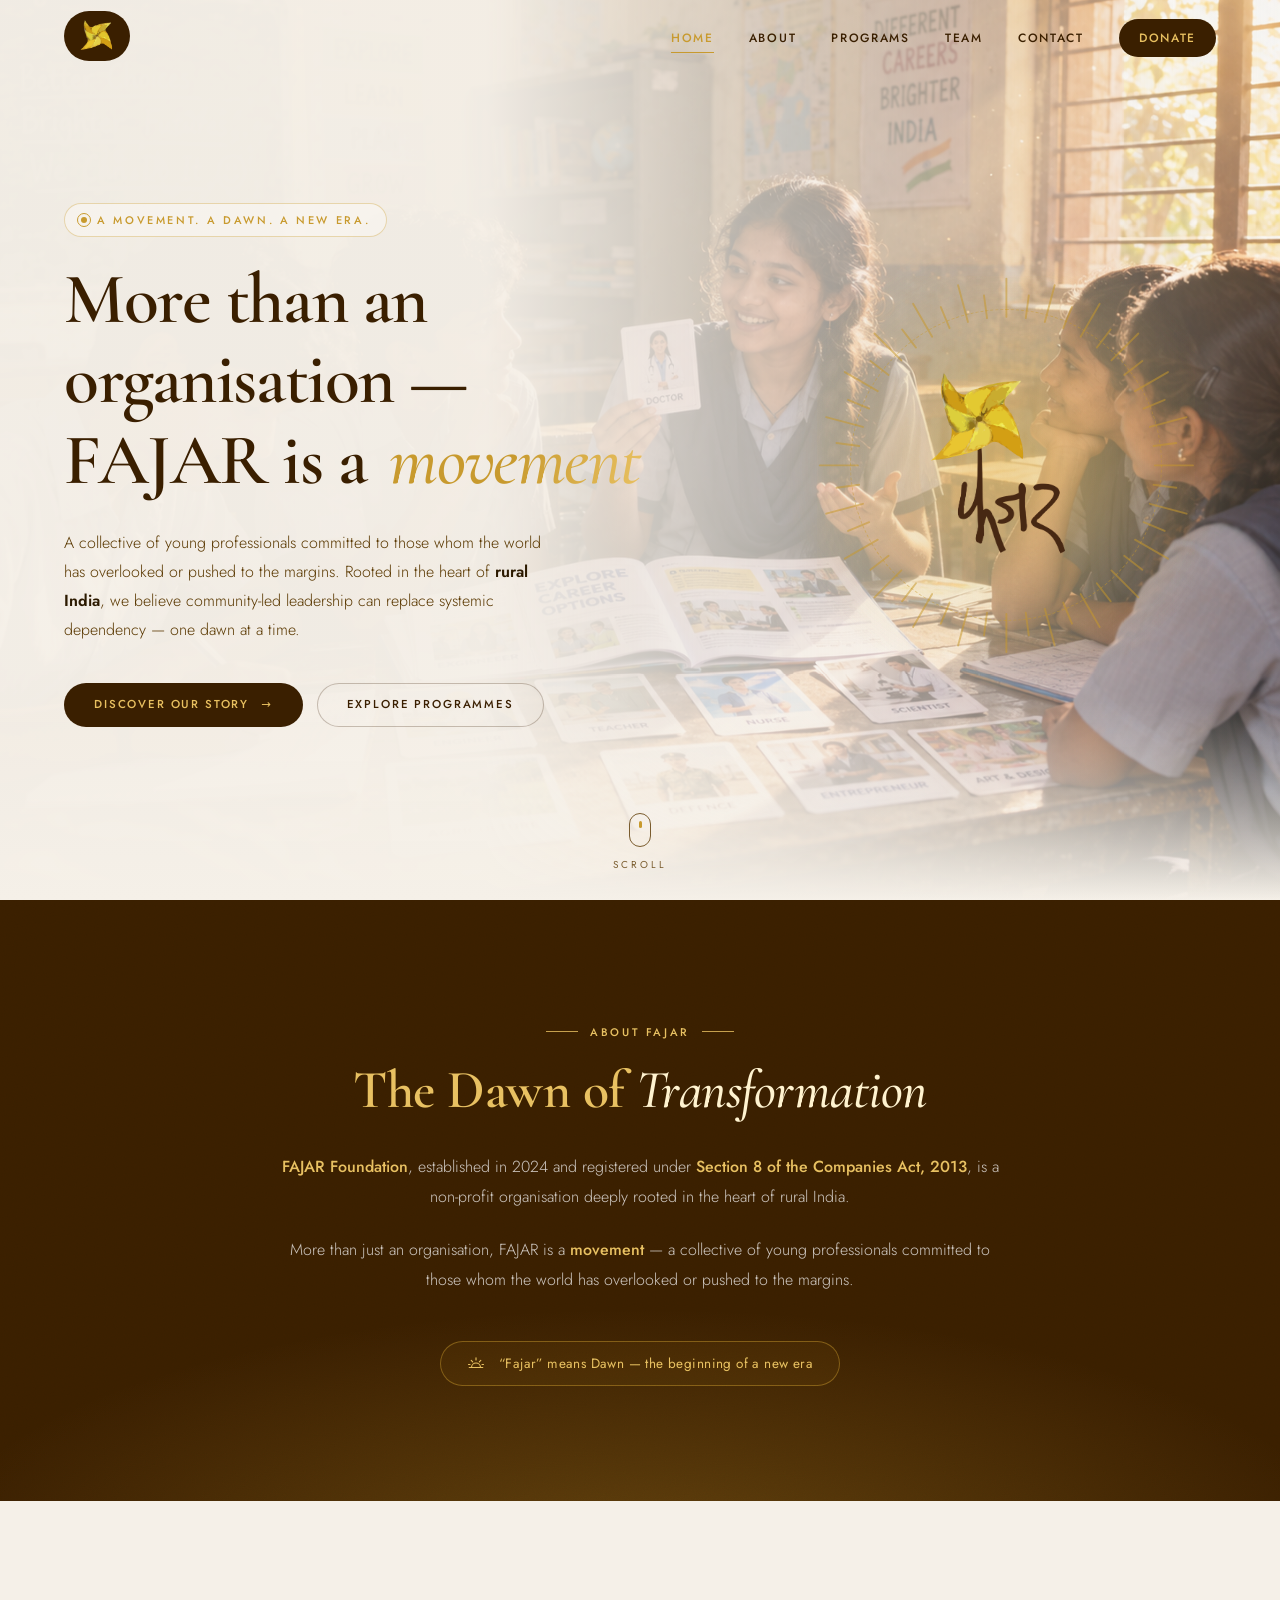
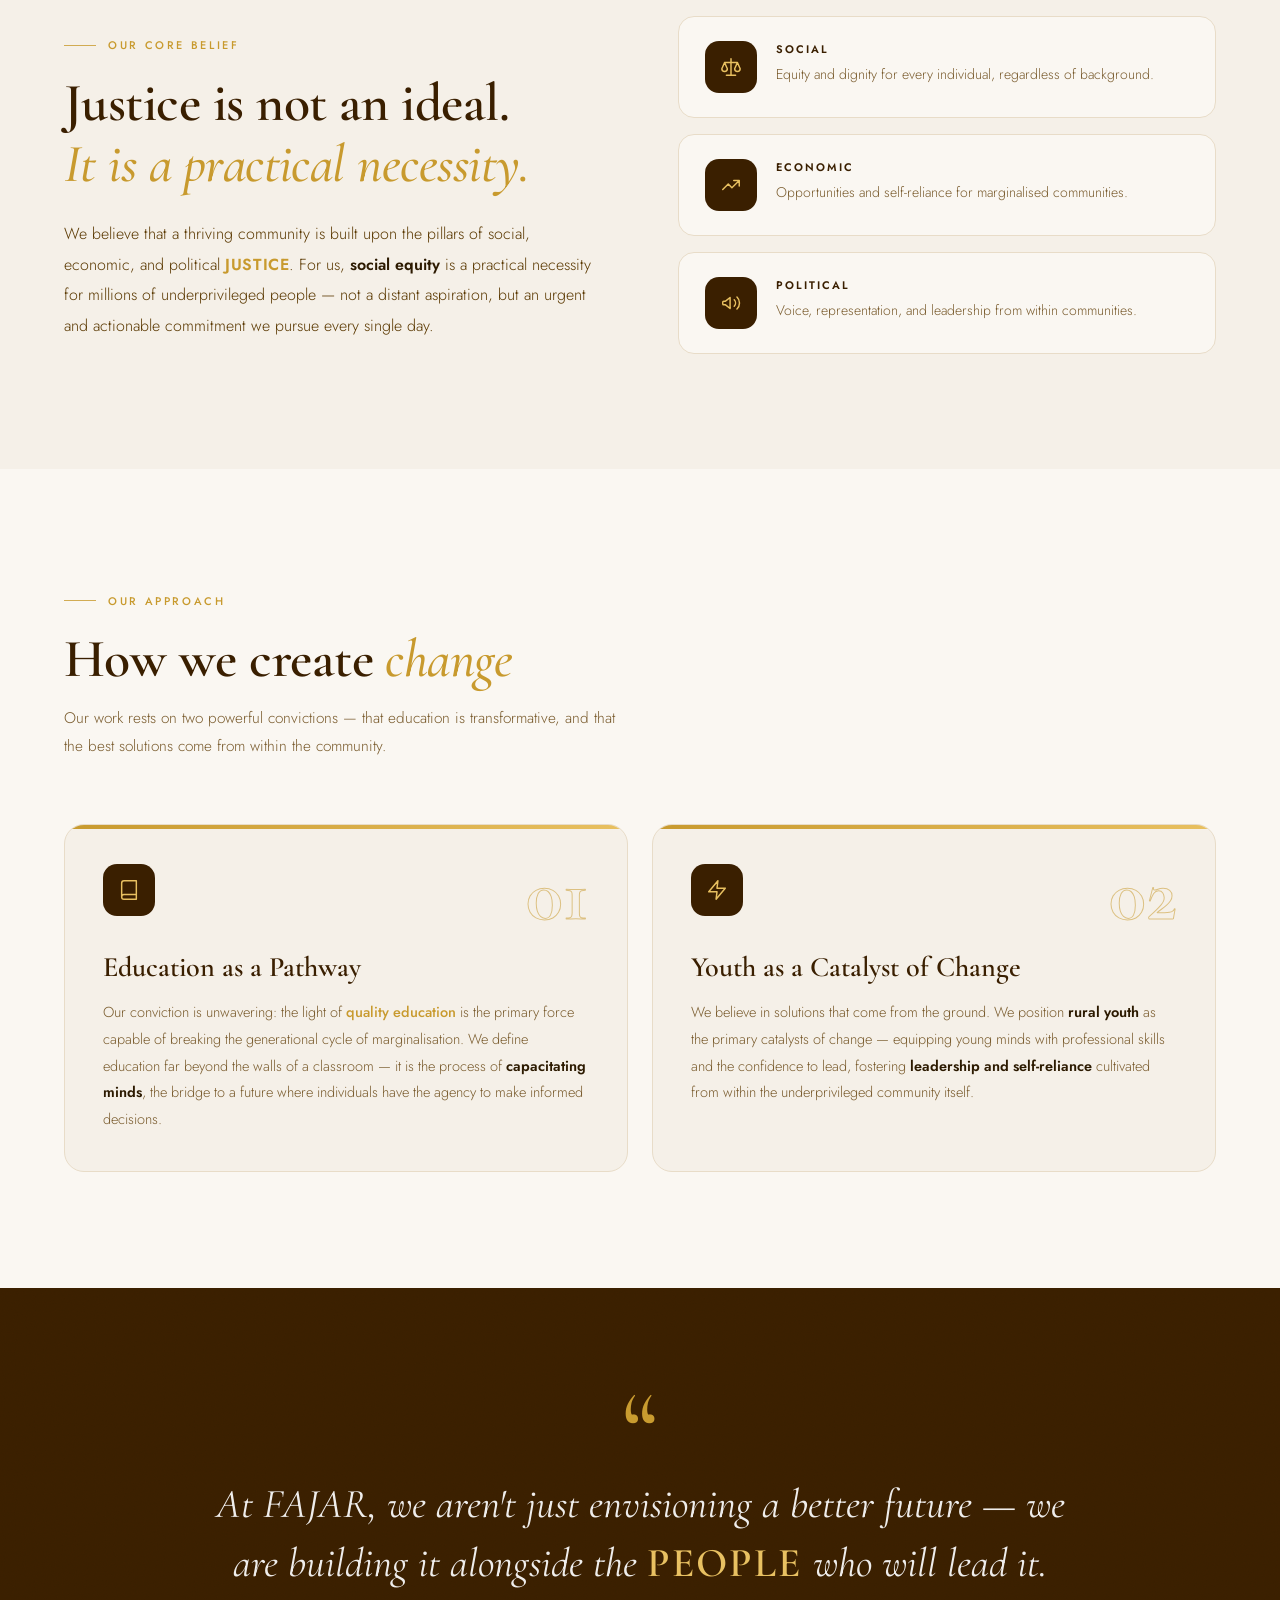
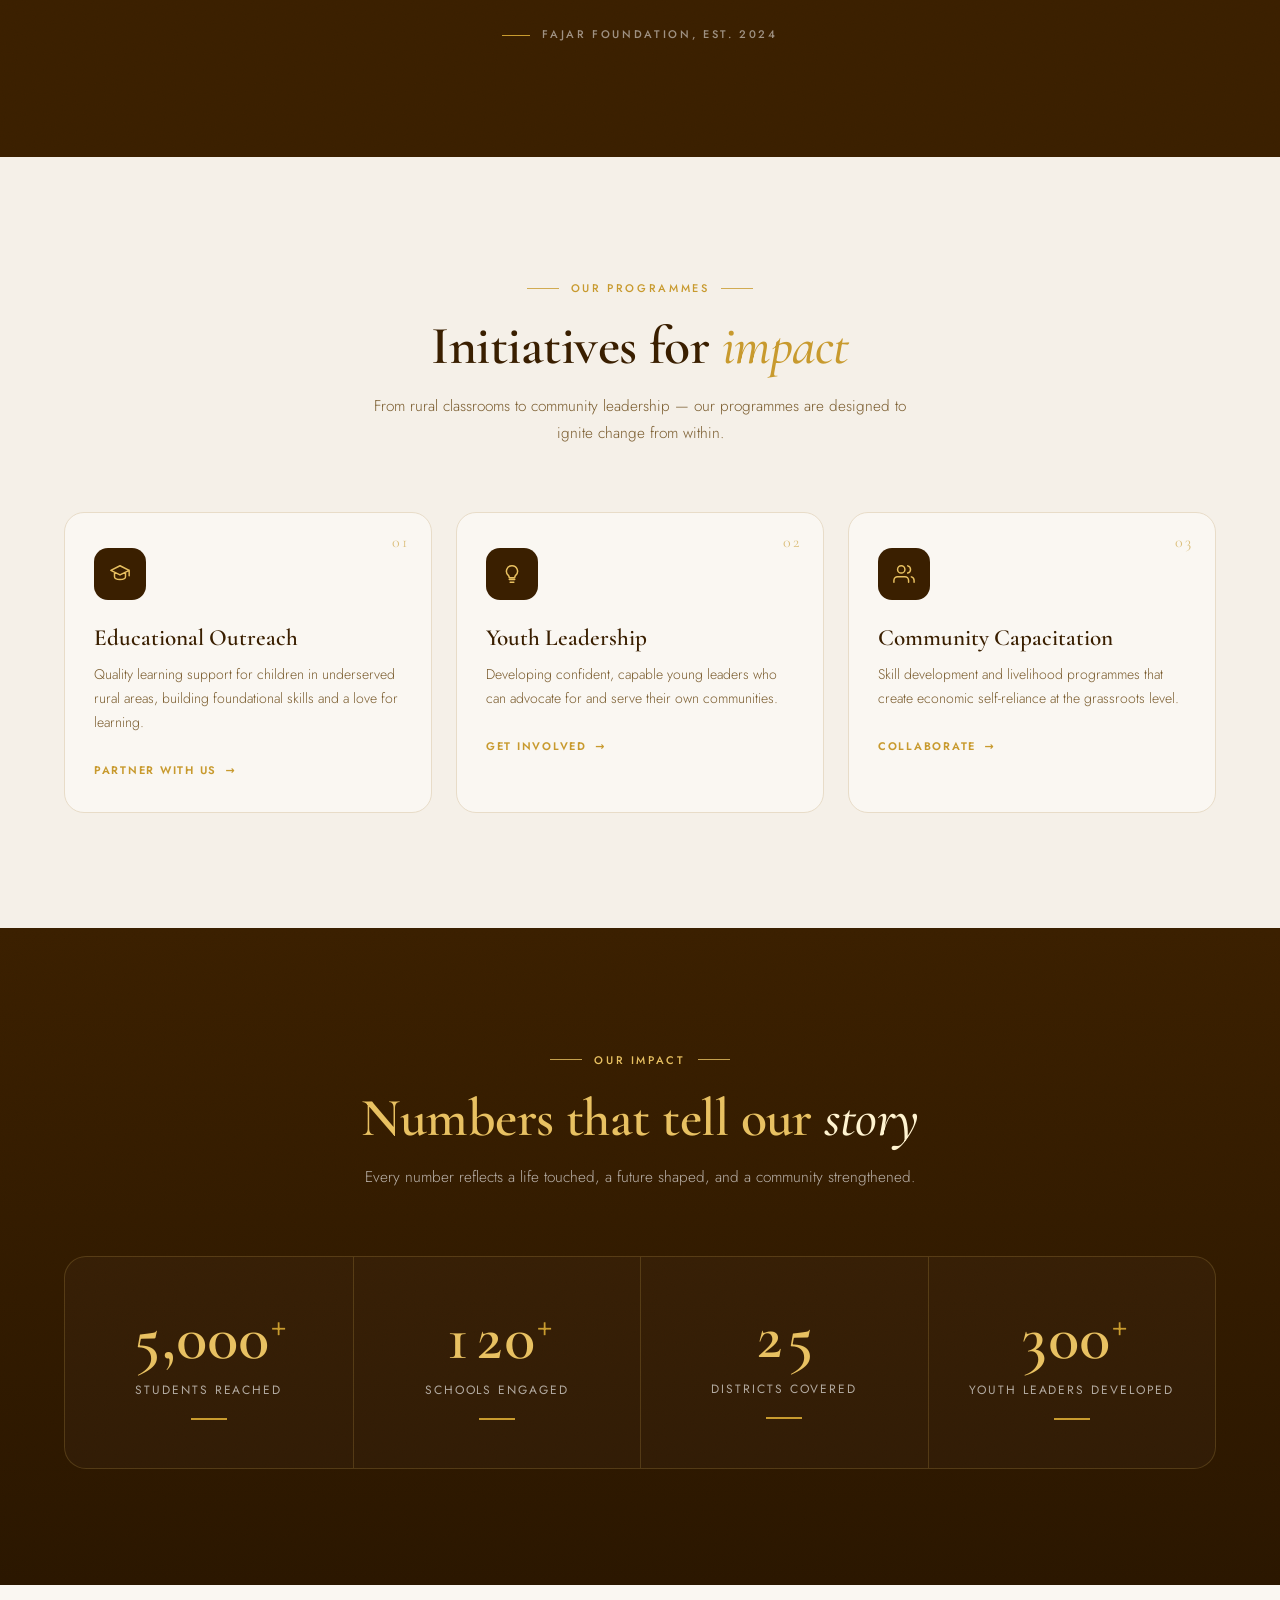
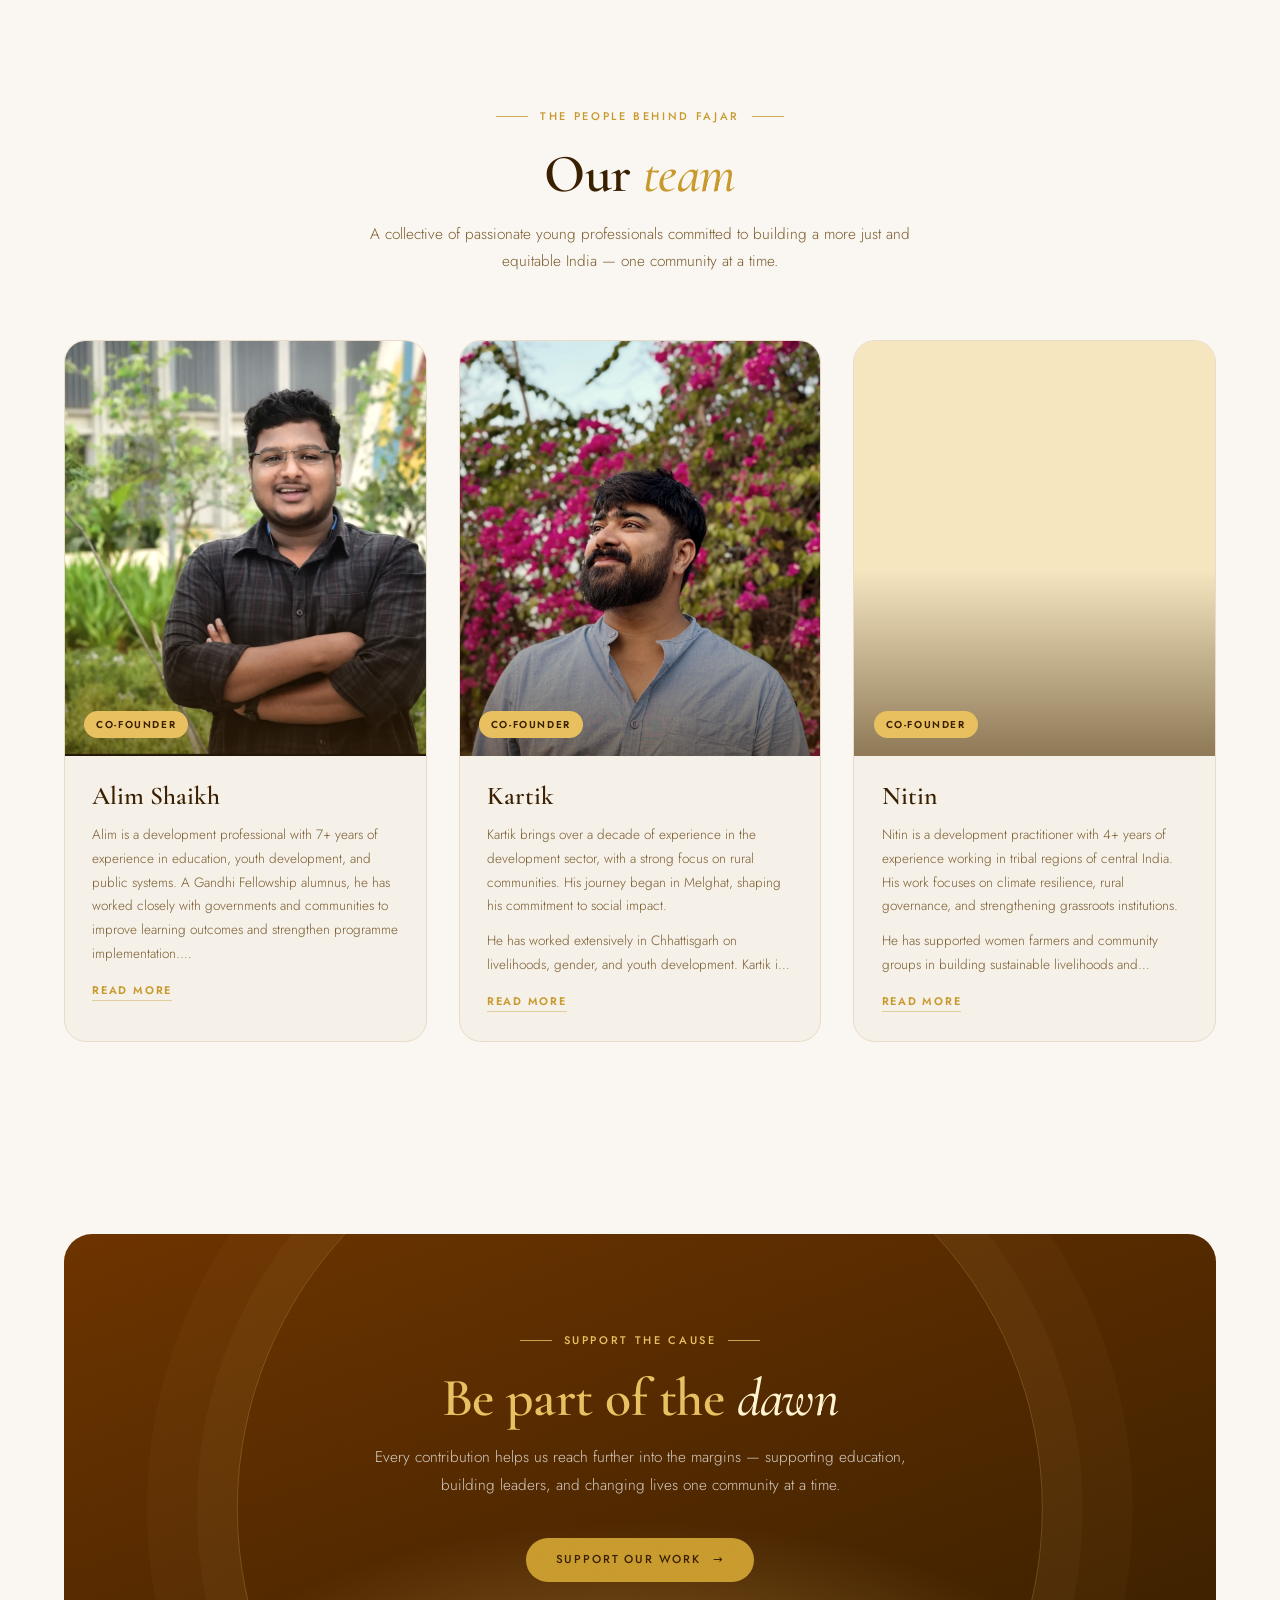
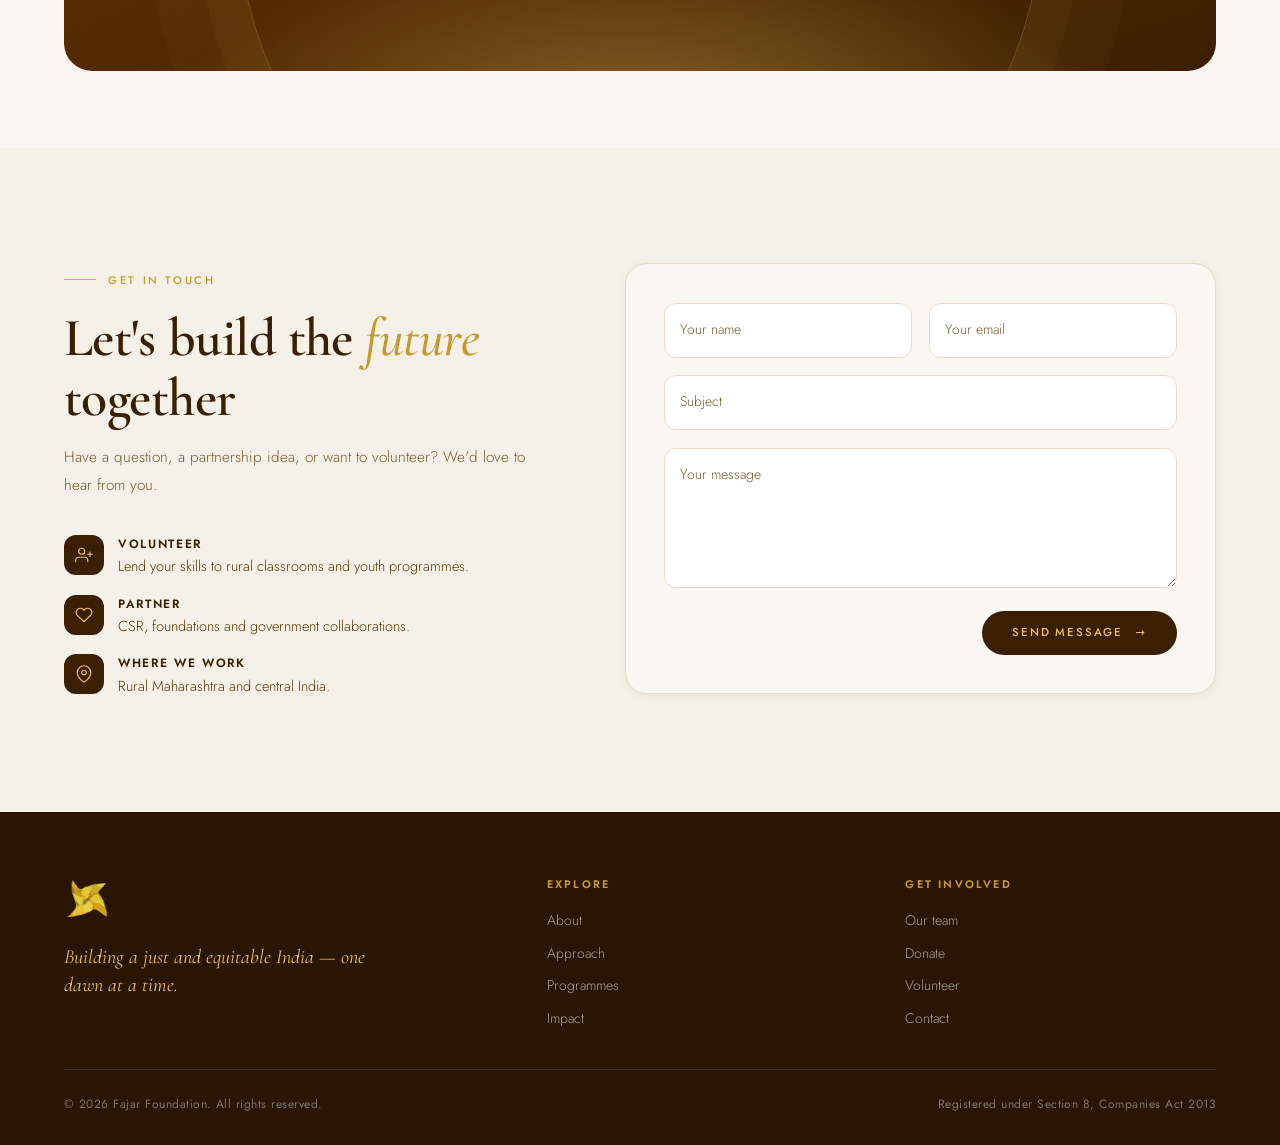
==== commit b93eb173: "Replace hero image from hero.jpg to hero1.png" ====
--- a/index.html
+++ b/index.html
@@ -8,11 +8,11 @@
 <meta name="theme-color" content="#3a1f00" />
 <meta property="og:title" content="Fajar Foundation — A Movement. A Dawn. A New Era." />
 <meta property="og:description" content="A collective of young professionals building community-led leadership in rural India." />
-<meta property="og:image" content="hero.jpg" />
+<meta property="og:image" content="hero1.png" />
 <meta property="og:type" content="website" />
 <link rel="icon" type="image/png" href="ff_logo.png" />
 
-<link rel="preload" as="image" href="hero.jpg" fetchpriority="high" />
+<link rel="preload" as="image" href="hero1.png" fetchpriority="high" />
 <link rel="preconnect" href="https://fonts.googleapis.com" />
 <link rel="preconnect" href="https://fonts.gstatic.com" crossorigin />
 <link href="https://fonts.googleapis.com/css2?family=Cormorant+Garamond:ital,wght@0,500;0,600;0,700;1,400;1,500&family=Jost:wght@300;400;500;600&display=swap" rel="stylesheet" />
@@ -660,7 +660,7 @@
 <!-- HERO -->
 <section id="home">
   <div class="hero-bg" aria-hidden="true">
-    <img src="hero.jpg" alt="" fetchpriority="high" decoding="async" />
+    <img src="hero1.png" alt="" fetchpriority="high" decoding="async" />
   </div>
 
   <div class="hero-inner">
